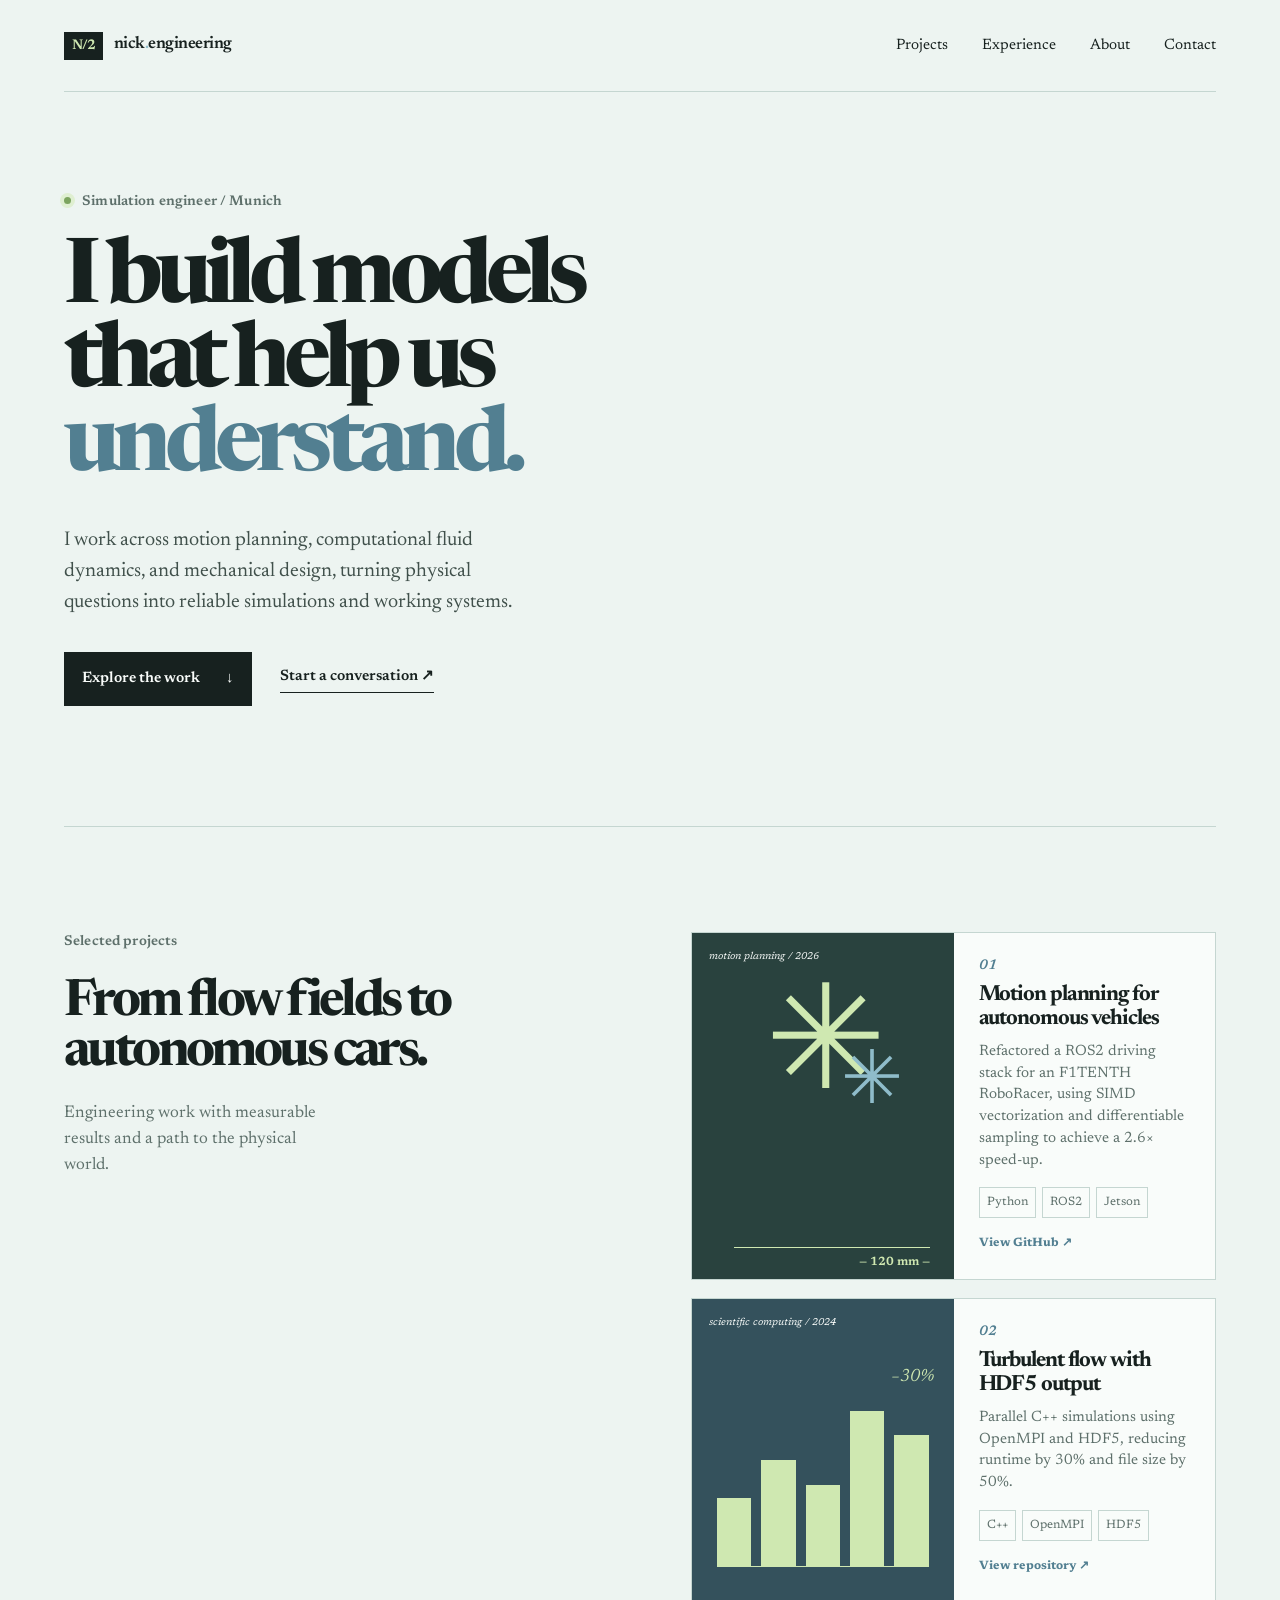
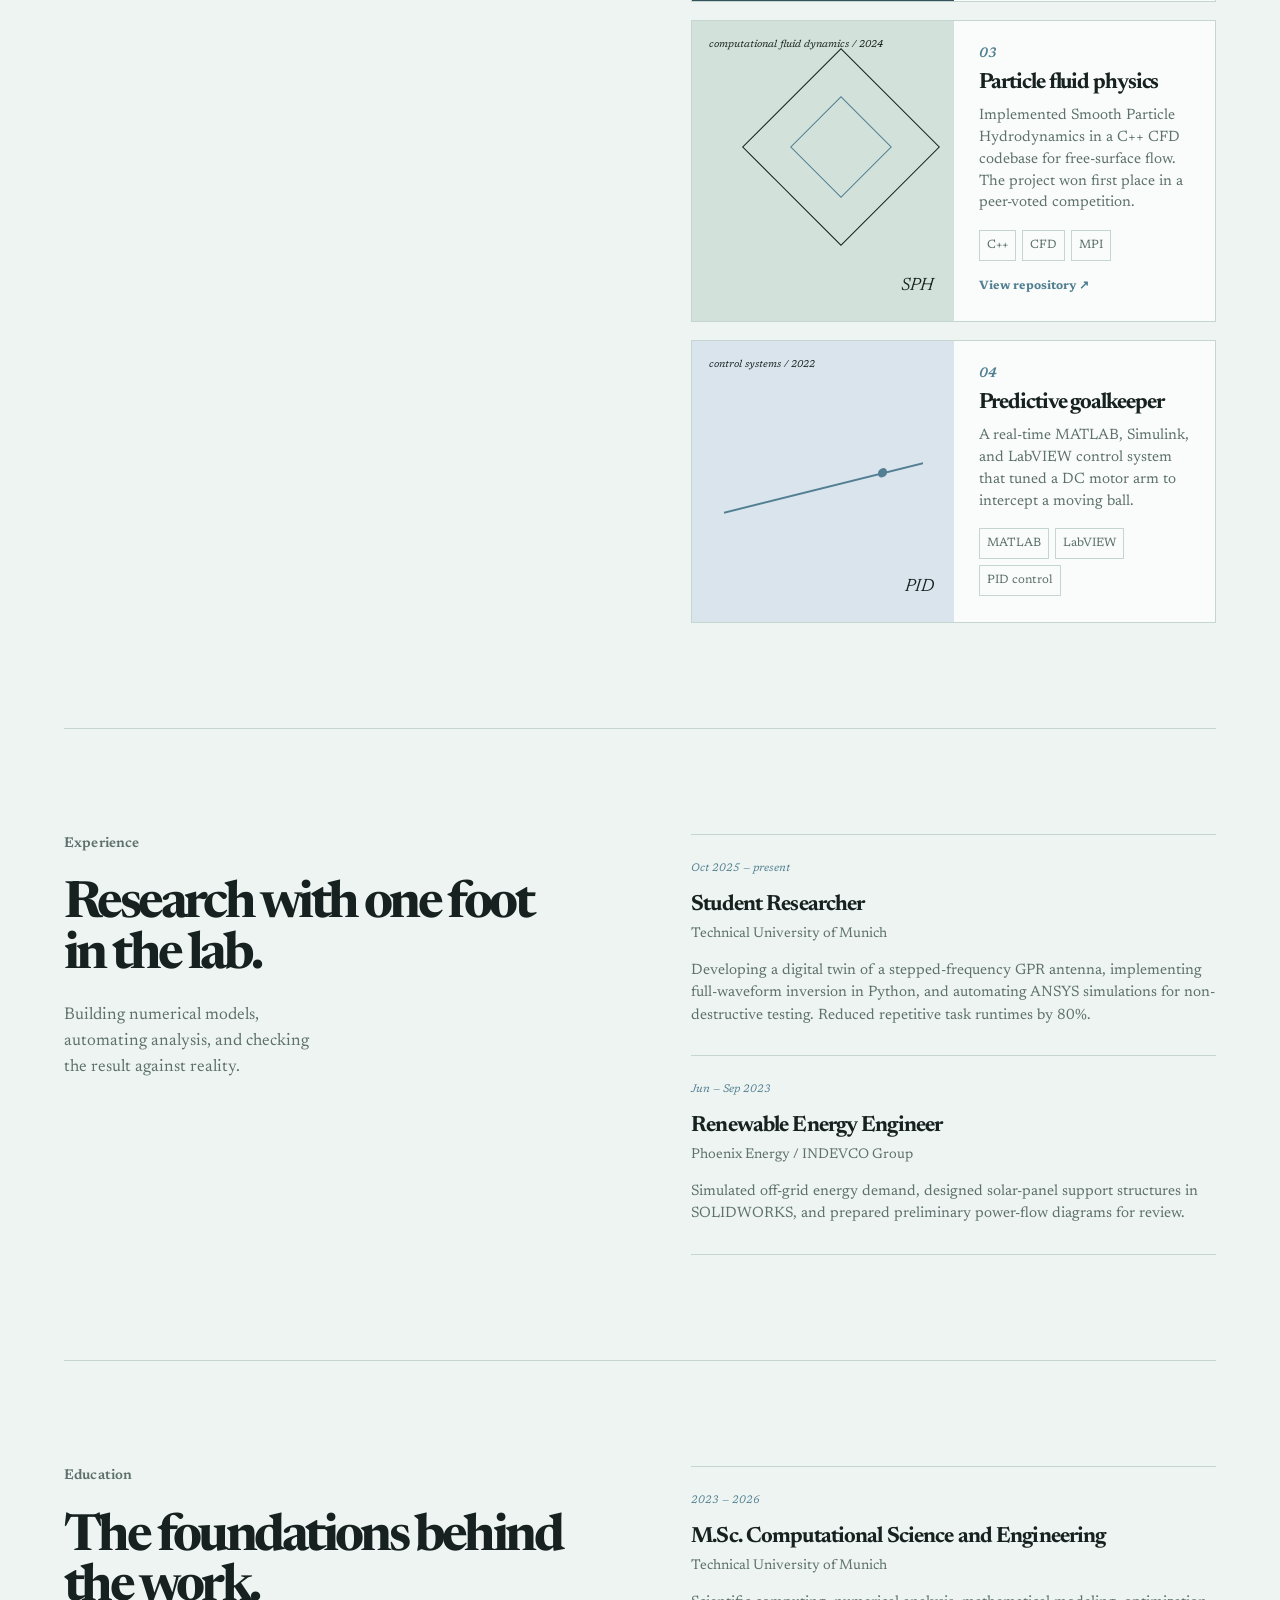
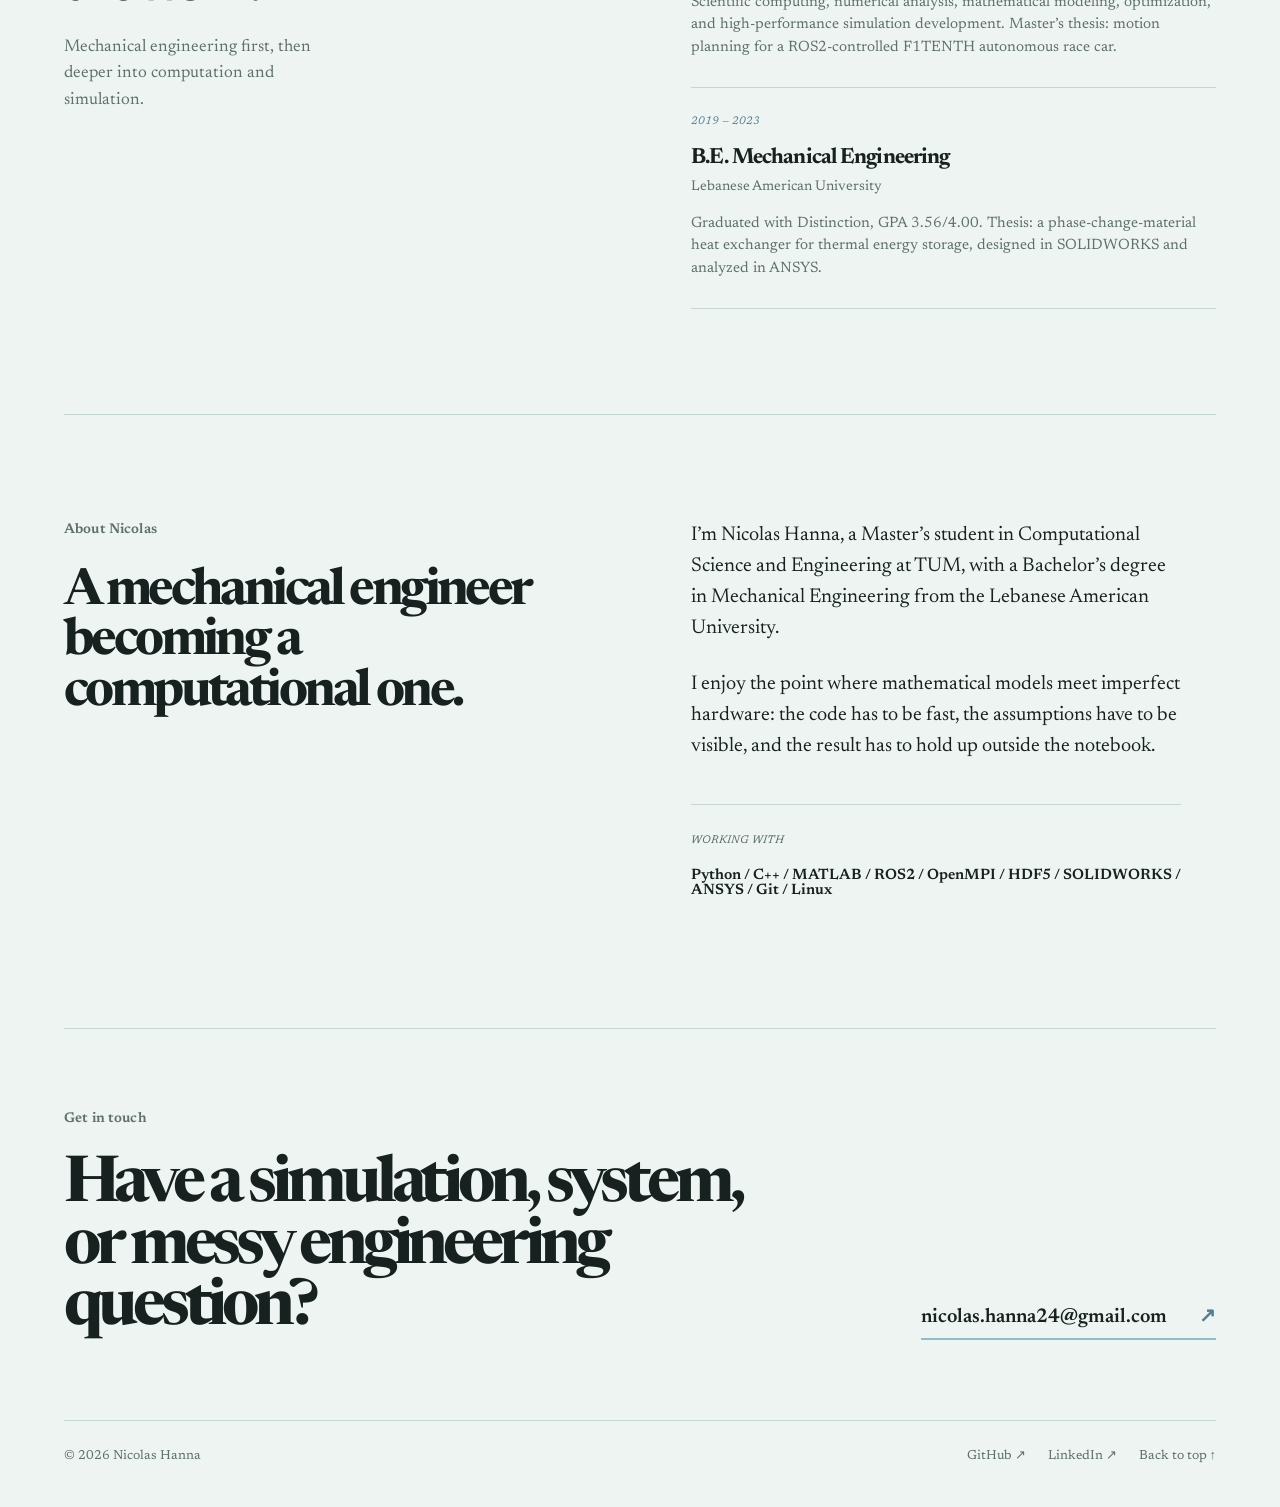
==== index.html @ 2c69987a "initial look of my website" ====
<!doctype html>
<html lang="en">
  <head>
    <meta charset="UTF-8" />
    <meta name="viewport" content="width=device-width, initial-scale=1.0" />
    <meta name="description" content="Nicolas Hanna is a simulation engineer working across motion planning, computational fluid dynamics, and mechanical design." />
    <title>Nicolas Hanna | Simulation Engineer</title>
    <link rel="preconnect" href="https://fonts.googleapis.com" />
    <link rel="preconnect" href="https://fonts.gstatic.com" crossorigin />
    <link href="https://fonts.googleapis.com/css2?family=Newsreader:opsz,wght@6..72,400;6..72,500;6..72,600;6..72,700&display=swap" rel="stylesheet" />
    <link rel="stylesheet" href="styles.css" />
    <script src="script.js" defer></script>
  </head>
  <body>
    <div class="site-shell">
      <header class="site-header">
        <a class="brand" href="#top" aria-label="Nicolas Hanna home">
          <span class="brand-mark" aria-hidden="true">N/2</span>
          <span>nick<span class="brand-dot">.</span>engineering</span>
        </a>
        <button class="menu-toggle" type="button" aria-expanded="false" aria-controls="site-nav">Menu</button>
        <nav id="site-nav" class="site-nav" aria-label="Main navigation">
          <a href="#work">Projects</a>
          <a href="#experience">Experience</a>
          <a href="#about">About</a>
          <a href="#contact">Contact</a>
        </nav>
      </header>

      <main id="top">
        <section class="hero section-grid" aria-labelledby="hero-title">
          <div class="hero-copy reveal">
            <p class="eyebrow"><span class="status-dot"></span> Simulation engineer / Munich</p>
            <h1 id="hero-title">I build models that help us <em>understand.</em></h1>
            <p class="hero-intro">I work across motion planning, computational fluid dynamics, and mechanical design, turning physical questions into reliable simulations and working systems.</p>
            <div class="hero-actions">
              <a class="button button-primary" href="#work">Explore the work <span aria-hidden="true">↓</span></a>
              <a class="text-link" href="#contact">Start a conversation <span aria-hidden="true">↗</span></a>
            </div>
          </div>

          <div class="hero-visual reveal" aria-label="Abstract engineering system diagram">
            <div class="visual-caption mono">A way of working</div>
            <div class="orbit orbit-one"></div>
            <div class="orbit orbit-two"></div>
            <div class="orbit orbit-three"></div>
            <div class="system-core"><span>MODEL</span><strong>↔</strong><span>REALITY</span></div>
            <span class="visual-label label-a mono">simulate</span>
            <span class="visual-label label-b mono">validate</span>
            <span class="visual-label label-c mono">improve</span>
            <div class="crosshair crosshair-a"></div>
            <div class="crosshair crosshair-b"></div>
          </div>
        </section>

        <section id="work" class="work section-grid section-block" aria-labelledby="work-title">
          <div class="section-heading reveal">
            <p class="eyebrow">Selected projects</p>
            <h2 id="work-title">From flow fields to autonomous cars.</h2>
            <p>Engineering work with measurable results and a path to the physical world.</p>
          </div>
          <div class="project-list">
            <article class="project-card project-featured reveal">
              <div class="project-art art-kinetic" aria-hidden="true"><span class="art-tag mono">motion planning / 2026</span><div class="gear gear-large">✳</div><div class="gear gear-small">✳</div><div class="measure-line"></div></div>
              <div class="project-content"><p class="project-number mono">01</p><h3>Motion planning for autonomous vehicles</h3><p>Refactored a ROS2 driving stack for an F1TENTH RoboRacer, using SIMD vectorization and differentiable sampling to achieve a 2.6× speed-up.</p><div class="tags"><span>Python</span><span>ROS2</span><span>Jetson</span></div><a class="project-link" href="https://github.com/niccwith2cc" rel="noreferrer">View GitHub ↗</a></div>
            </article>
            <article class="project-card reveal">
              <div class="project-art art-data" aria-hidden="true"><span class="art-tag mono">scientific computing / 2024</span><div class="chart"><i></i><i></i><i></i><i></i><i></i></div><span class="chart-value mono">−30%</span></div>
              <div class="project-content"><p class="project-number mono">02</p><h3>Turbulent flow with HDF5 output</h3><p>Parallel C++ simulations using OpenMPI and HDF5, reducing runtime by 30% and file size by 50%.</p><div class="tags"><span>C++</span><span>OpenMPI</span><span>HDF5</span></div><a class="project-link" href="https://github.com/niccwith2cc/Turbulent-Flow-Sim" rel="noreferrer">View repository ↗</a></div>
            </article>
            <article class="project-card reveal">
              <div class="project-art art-fabrication" aria-hidden="true"><span class="art-tag mono">computational fluid dynamics / 2024</span><div class="blueprint-shape"></div><span class="blueprint-label mono">SPH</span></div>
              <div class="project-content"><p class="project-number mono">03</p><h3>Particle fluid physics</h3><p>Implemented Smooth Particle Hydrodynamics in a C++ CFD codebase for free-surface flow. The project won first place in a peer-voted competition.</p><div class="tags"><span>C++</span><span>CFD</span><span>MPI</span></div><a class="project-link" href="https://github.com/niccwith2cc/Fluidchen-SPH" rel="noreferrer">View repository ↗</a></div>
            </article>
            <article class="project-card reveal">
              <div class="project-art art-control" aria-hidden="true"><span class="art-tag mono">control systems / 2022</span><div class="signal-line"></div><span class="blueprint-label mono">PID</span></div>
              <div class="project-content"><p class="project-number mono">04</p><h3>Predictive goalkeeper</h3><p>A real-time MATLAB, Simulink, and LabVIEW control system that tuned a DC motor arm to intercept a moving ball.</p><div class="tags"><span>MATLAB</span><span>LabVIEW</span><span>PID control</span></div></div>
            </article>
          </div>
        </section>

        <section id="experience" class="experience section-grid section-block" aria-labelledby="experience-title">
          <div class="section-heading reveal"><p class="eyebrow">Experience</p><h2 id="experience-title">Research with one foot in the lab.</h2><p>Building numerical models, automating analysis, and checking the result against reality.</p></div>
          <div class="timeline reveal">
            <article class="timeline-item"><p class="timeline-date mono">Oct 2025 — present</p><h3>Student Researcher</h3><p class="timeline-place">Technical University of Munich</p><p>Developing a digital twin of a stepped-frequency GPR antenna, implementing full-waveform inversion in Python, and automating ANSYS simulations for non-destructive testing. Reduced repetitive task runtimes by 80%.</p></article>
            <article class="timeline-item"><p class="timeline-date mono">Jun — Sep 2023</p><h3>Renewable Energy Engineer</h3><p class="timeline-place">Phoenix Energy / INDEVCO Group</p><p>Simulated off-grid energy demand, designed solar-panel support structures in SOLIDWORKS, and prepared preliminary power-flow diagrams for review.</p></article>
          </div>
        </section>

        <section class="education section-grid section-block" aria-labelledby="education-title">
          <div class="section-heading reveal"><p class="eyebrow">Education</p><h2 id="education-title">The foundations behind the work.</h2><p>Mechanical engineering first, then deeper into computation and simulation.</p></div>
          <div class="timeline reveal">
            <article class="timeline-item"><p class="timeline-date mono">2023 — 2026</p><h3>M.Sc. Computational Science and Engineering</h3><p class="timeline-place">Technical University of Munich</p><p>Scientific computing, numerical analysis, mathematical modeling, optimization, and high-performance simulation development. Master’s thesis: motion planning for a ROS2-controlled F1TENTH autonomous race car.</p></article>
            <article class="timeline-item"><p class="timeline-date mono">2019 — 2023</p><h3>B.E. Mechanical Engineering</h3><p class="timeline-place">Lebanese American University</p><p>Graduated with Distinction, GPA 3.56/4.00. Thesis: a phase-change-material heat exchanger for thermal energy storage, designed in SOLIDWORKS and analyzed in ANSYS.</p></article>
          </div>
        </section>

        <section id="about" class="about section-grid section-block" aria-labelledby="about-title">
          <div class="about-statement reveal"><p class="eyebrow">About Nicolas</p><h2 id="about-title">A mechanical engineer becoming a computational one.</h2></div>
          <div class="about-copy reveal"><p>I’m Nicolas Hanna, a Master’s student in Computational Science and Engineering at TUM, with a Bachelor’s degree in Mechanical Engineering from the Lebanese American University.</p><p>I enjoy the point where mathematical models meet imperfect hardware: the code has to be fast, the assumptions have to be visible, and the result has to hold up outside the notebook.</p><div class="toolkit"><span class="mono">WORKING WITH</span><p>Python / C++ / MATLAB / ROS2 / OpenMPI / HDF5 / SOLIDWORKS / ANSYS / Git / Linux</p></div></div>
        </section>

        <section id="contact" class="contact section-block reveal" aria-labelledby="contact-title">
          <div><p class="eyebrow">Get in touch</p><h2 id="contact-title">Have a simulation, system, or messy engineering question?</h2></div>
          <a class="contact-link" href="mailto:nicolas.hanna24@gmail.com">nicolas.hanna24@gmail.com <span aria-hidden="true">↗</span></a>
        </section>
      </main>

      <footer class="site-footer"><span>© 2026 Nicolas Hanna</span><span class="footer-links"><a href="https://github.com/niccwith2cc" rel="noreferrer">GitHub ↗</a><a href="https://www.linkedin.com/in/nicolas-hanna/" rel="noreferrer">LinkedIn ↗</a><a href="#top">Back to top ↑</a></span></footer>
    </div>
  </body>
</html>
---- styles.css ----
:root {
  --ink: #17211f;
  --muted: #5e706b;
  --paper: #edf4f1;
  --cream: #f9fcfa;
  --green: #cfe8b1;
  --blue: #8fbcca;
  --line: #c5d6d1;
  --sans: 'Newsreader', serif;
}

* { box-sizing: border-box; }
html { scroll-behavior: smooth; }
body { margin: 0; background: var(--paper); color: var(--ink); font-family: var(--sans); font-size: 17px; line-height: 1.55; }
a { color: inherit; text-decoration: none; }
.site-shell { max-width: 1440px; margin: 0 auto; padding: 0 5vw; background: var(--paper); }
.site-header { height: 92px; display: flex; align-items: center; justify-content: space-between; border-bottom: 1px solid var(--line); }
.brand { display: flex; align-items: center; gap: 11px; font-weight: 600; letter-spacing: -.03em; }
.brand-mark { background: var(--ink); color: var(--green); font: 600 14px var(--sans); padding: 7px 8px; letter-spacing: -.08em; }
.brand-dot { color: var(--blue); }
.site-nav { display: flex; gap: 34px; font-size: 15px; }
.site-nav a, .text-link, .site-footer a { transition: color .2s ease; }
.site-nav a:hover, .text-link:hover, .site-footer a:hover { color: #557f8c; }
.menu-toggle { display: none; }
.section-grid { display: grid; grid-template-columns: 1fr 1fr; gap: clamp(40px, 8vw, 130px); }
.hero { min-height: 680px; align-items: center; padding: 100px 0 120px; }
.eyebrow { font-size: 14px; font-weight: 600; letter-spacing: .01em; color: var(--muted); margin: 0 0 25px; }
.status-dot { display: inline-block; width: 7px; height: 7px; background: #7ca45f; border-radius: 50%; margin: 0 8px 1px 0; box-shadow: 0 0 0 4px #dfefd1; }
.hero h1 { font-size: clamp(3.7rem, 7vw, 7rem); font-weight: 700; line-height: .94; letter-spacing: -.075em; margin: 0; max-width: 700px; }
.hero h1 em { color: #527f91; font-style: normal; }
.hero-intro { font-size: 20px; max-width: 460px; margin: 34px 0; color: #40504b; }
.hero-actions { display: flex; align-items: center; gap: 28px; }
.button { display: inline-flex; gap: 26px; align-items: center; padding: 15px 18px; font-size: 15px; font-weight: 600; }
.button-primary { background: var(--ink); color: var(--cream); transition: transform .2s ease, background .2s ease; }
.button-primary:hover { background: #527f91; transform: translateY(-3px); }
.text-link { font-size: 15px; font-weight: 600; border-bottom: 1px solid var(--ink); padding-bottom: 3px; }
.hero-visual { position: relative; aspect-ratio: 1 / 1; max-width: 560px; margin-left: auto; background: #213432; overflow: hidden; }
.visual-caption { position: absolute; top: 24px; left: 24px; color: var(--green); font-size: 11px; }
.system-core { position: absolute; top: 50%; left: 50%; display: flex; align-items: center; gap: 14px; transform: translate(-50%, -50%); color: var(--cream); font: 600 15px var(--sans); letter-spacing: .08em; z-index: 2; }
.system-core strong { display: grid; place-items: center; width: 52px; height: 52px; border: 1px solid var(--green); border-radius: 50%; color: var(--green); font-size: 24px; font-weight: 400; }
.orbit { position: absolute; border: 1px solid rgba(207, 232, 177, .5); border-radius: 50%; top: 50%; left: 50%; transform: translate(-50%, -50%); }
.orbit-one { width: 46%; height: 46%; border-color: var(--blue); border-style: dashed; }
.orbit-two { width: 69%; height: 69%; }
.orbit-three { width: 94%; height: 94%; border-color: rgba(249, 252, 250, .24); }
.visual-label { position: absolute; color: var(--cream); font-size: 11px; }
.label-a { top: 28%; right: 12%; color: var(--green); }
.label-b { bottom: 20%; left: 14%; color: var(--blue); }
.label-c { bottom: 8%; right: 8%; }
.crosshair { position: absolute; width: 18px; height: 18px; border-left: 1px solid var(--green); border-top: 1px solid var(--green); }
.crosshair-a { top: 18%; right: 20%; }
.crosshair-b { bottom: 25%; left: 28%; transform: rotate(180deg); }
.section-block { border-top: 1px solid var(--line); padding: 105px 0; }
.section-heading h2, .about h2 { font-size: clamp(2.5rem, 4vw, 4.5rem); font-weight: 700; line-height: .98; letter-spacing: -.07em; margin: 0 0 22px; max-width: 500px; }
.section-heading > p:last-child { color: var(--muted); max-width: 270px; }
.project-list { display: grid; gap: 18px; }
.project-card { display: grid; grid-template-columns: 1fr 1fr; min-height: 230px; background: var(--cream); border: 1px solid var(--line); transition: transform .25s ease, box-shadow .25s ease; }
.project-card:hover { transform: translateY(-5px); box-shadow: 8px 8px 0 var(--green); }
.project-art { position: relative; overflow: hidden; min-height: 230px; background: var(--ink); }
.art-tag { position: absolute; top: 17px; left: 17px; color: var(--cream); font-size: 10px; z-index: 2; }
.project-content { padding: 26px 25px; display: flex; flex-direction: column; }
.project-number { font: 600 14px var(--sans); color: #527f91; margin: 0 0 10px; }
.project-content h3 { font-size: 22px; font-weight: 700; letter-spacing: -.05em; line-height: 1.1; margin: 0 0 10px; }
.project-content p:not(.project-number) { font-size: 15px; color: var(--muted); line-height: 1.45; margin: 0; }
.tags { display: flex; gap: 6px; flex-wrap: wrap; margin-top: auto; padding-top: 16px; }
.tags span { font-size: 12px; border: 1px solid var(--line); padding: 5px 7px; color: var(--muted); }
.art-kinetic { background: #29423e; }
.gear { position: absolute; color: var(--green); line-height: 1; font-size: 145px; }
.gear-large { top: 48px; left: 28%; animation: spin 18s linear infinite; }
.gear-small { font-size: 74px; top: 116px; left: 57%; color: var(--blue); animation: spin-reverse 11s linear infinite; }
.measure-line { position: absolute; left: 16%; right: 9%; bottom: 31px; border-top: 1px solid var(--green); }
.measure-line::after { content: '— 120 mm —'; position: absolute; right: 0; top: 8px; color: var(--green); font: 600 12px var(--sans); }
.art-data { background: #34515c; }
.chart { position: absolute; inset: 74px 25px 34px; display: flex; align-items: flex-end; gap: 10px; border-bottom: 1px solid var(--green); }
.chart i { display: block; background: var(--green); width: 18%; height: 35%; animation: grow 1s ease-out both; }
.chart i:nth-child(2) { height: 55%; animation-delay: .1s; }
.chart i:nth-child(3) { height: 42%; animation-delay: .2s; }
.chart i:nth-child(4) { height: 80%; animation-delay: .3s; }
.chart i:nth-child(5) { height: 68%; animation-delay: .4s; }
.chart-value { position: absolute; right: 20px; top: 65px; color: var(--green); font-size: 18px; }
.art-fabrication { background: #d2e1d9; }
.art-fabrication .art-tag { color: var(--ink); }
.art-control { background: #d9e4ed; }
.art-control .art-tag { color: var(--ink); }
.signal-line { position: absolute; left: 12%; right: 12%; top: 52%; height: 52px; border-top: 2px solid #527f91; transform: skewY(-14deg); }
.signal-line::after { content: ''; position: absolute; width: 9px; height: 9px; right: 18%; top: -6px; background: #527f91; border-radius: 50%; }
.blueprint-shape { position: absolute; width: 140px; height: 140px; border: 1px solid var(--ink); top: 56px; left: 30%; transform: rotate(45deg); }
.blueprint-shape::after { content: ''; position: absolute; width: 70px; height: 70px; border: 1px solid #527f91; top: 33px; left: 33px; }
.blueprint-label { position: absolute; bottom: 20px; right: 20px; color: var(--ink); font-size: 18px; }
.project-link { display: inline-block; margin-top: 16px; color: #527f91; font-size: 12px; font-weight: 700; }
.experience { align-items: start; }
.timeline { border-top: 1px solid var(--line); }
.timeline-item { padding: 25px 0 28px; border-bottom: 1px solid var(--line); }
.timeline-date { margin: 0 0 11px; color: #527f91; font-size: 11px; }
.timeline-item h3 { margin: 0; font-size: 22px; letter-spacing: -.04em; }
.timeline-place { margin: 2px 0 14px; color: var(--muted); font-size: 14px; }
.timeline-item > p:last-child { margin: 0; color: var(--muted); font-size: 15px; line-height: 1.5; }
.about { align-items: start; }
.about-copy { max-width: 490px; font-size: 20px; }
.about-copy p { margin: 0 0 25px; }
.toolkit { border-top: 1px solid var(--line); margin-top: 42px; padding-top: 18px; }
.toolkit .mono { font-size: 11px; color: var(--muted); }
.toolkit p { font: 600 15px var(--sans); margin-top: 14px; color: var(--ink); }
.contact { display: flex; justify-content: space-between; align-items: end; border-top: 1px solid var(--line); border-bottom: 1px solid var(--line); padding: 80px 0; }
.contact h2 { font-size: clamp(2.8rem, 5vw, 5.5rem); font-weight: 700; line-height: .96; letter-spacing: -.08em; max-width: 700px; margin: 0; }
.contact-link { font-size: 20px; font-weight: 600; border-bottom: 2px solid var(--blue); padding-bottom: 5px; }
.contact-link span { color: #527f91; margin-left: 28px; }
.site-footer { display: flex; justify-content: space-between; padding: 25px 0 40px; font-size: 13px; color: var(--muted); }
.footer-links { display: flex; gap: 22px; }
.mono { font-family: var(--sans); font-style: italic; }
.reveal { opacity: 0; transform: translateY(18px); transition: opacity .7s ease, transform .7s ease; }
.reveal.is-visible { opacity: 1; transform: none; }
@keyframes spin { to { transform: rotate(360deg); } }
@keyframes spin-reverse { to { transform: rotate(-360deg); } }
@keyframes grow { from { height: 0; } }

@media (max-width: 760px) {
  .site-shell { padding: 0 22px; }
  .site-header { height: 74px; }
  .site-nav { display: none; position: absolute; top: 74px; left: 0; right: 0; padding: 20px 22px; background: var(--cream); border-bottom: 1px solid var(--line); z-index: 5; flex-direction: column; gap: 18px; }
  .site-nav.is-open { display: flex; }
  .menu-toggle { display: block; border: 0; background: none; font: 600 14px var(--sans); color: var(--muted); }
  .hero { display: flex; flex-direction: column; align-items: stretch; padding: 75px 0 80px; gap: 60px; }
  .hero h1 { font-size: clamp(3.2rem, 16vw, 5rem); }
  .hero-intro { font-size: 18px; }
  .hero-visual { width: 100%; }
  .section-grid { display: block; }
  .section-block { padding: 70px 0; }
  .section-heading { margin-bottom: 50px; }
  .section-heading h2, .about h2 { font-size: clamp(2.8rem, 12vw, 4rem); }
  .project-card { grid-template-columns: 1fr; }
  .project-art { min-height: 205px; }
  .project-content { min-height: 220px; }
  .about-copy { margin-top: 50px; font-size: 18px; }
  .timeline { margin-top: 50px; }
  .contact { display: block; }
  .contact-link { display: inline-block; margin-top: 40px; font-size: 18px; }
  .site-footer { gap: 15px; flex-wrap: wrap; }
  .footer-links { width: 100%; justify-content: space-between; gap: 10px; }
}
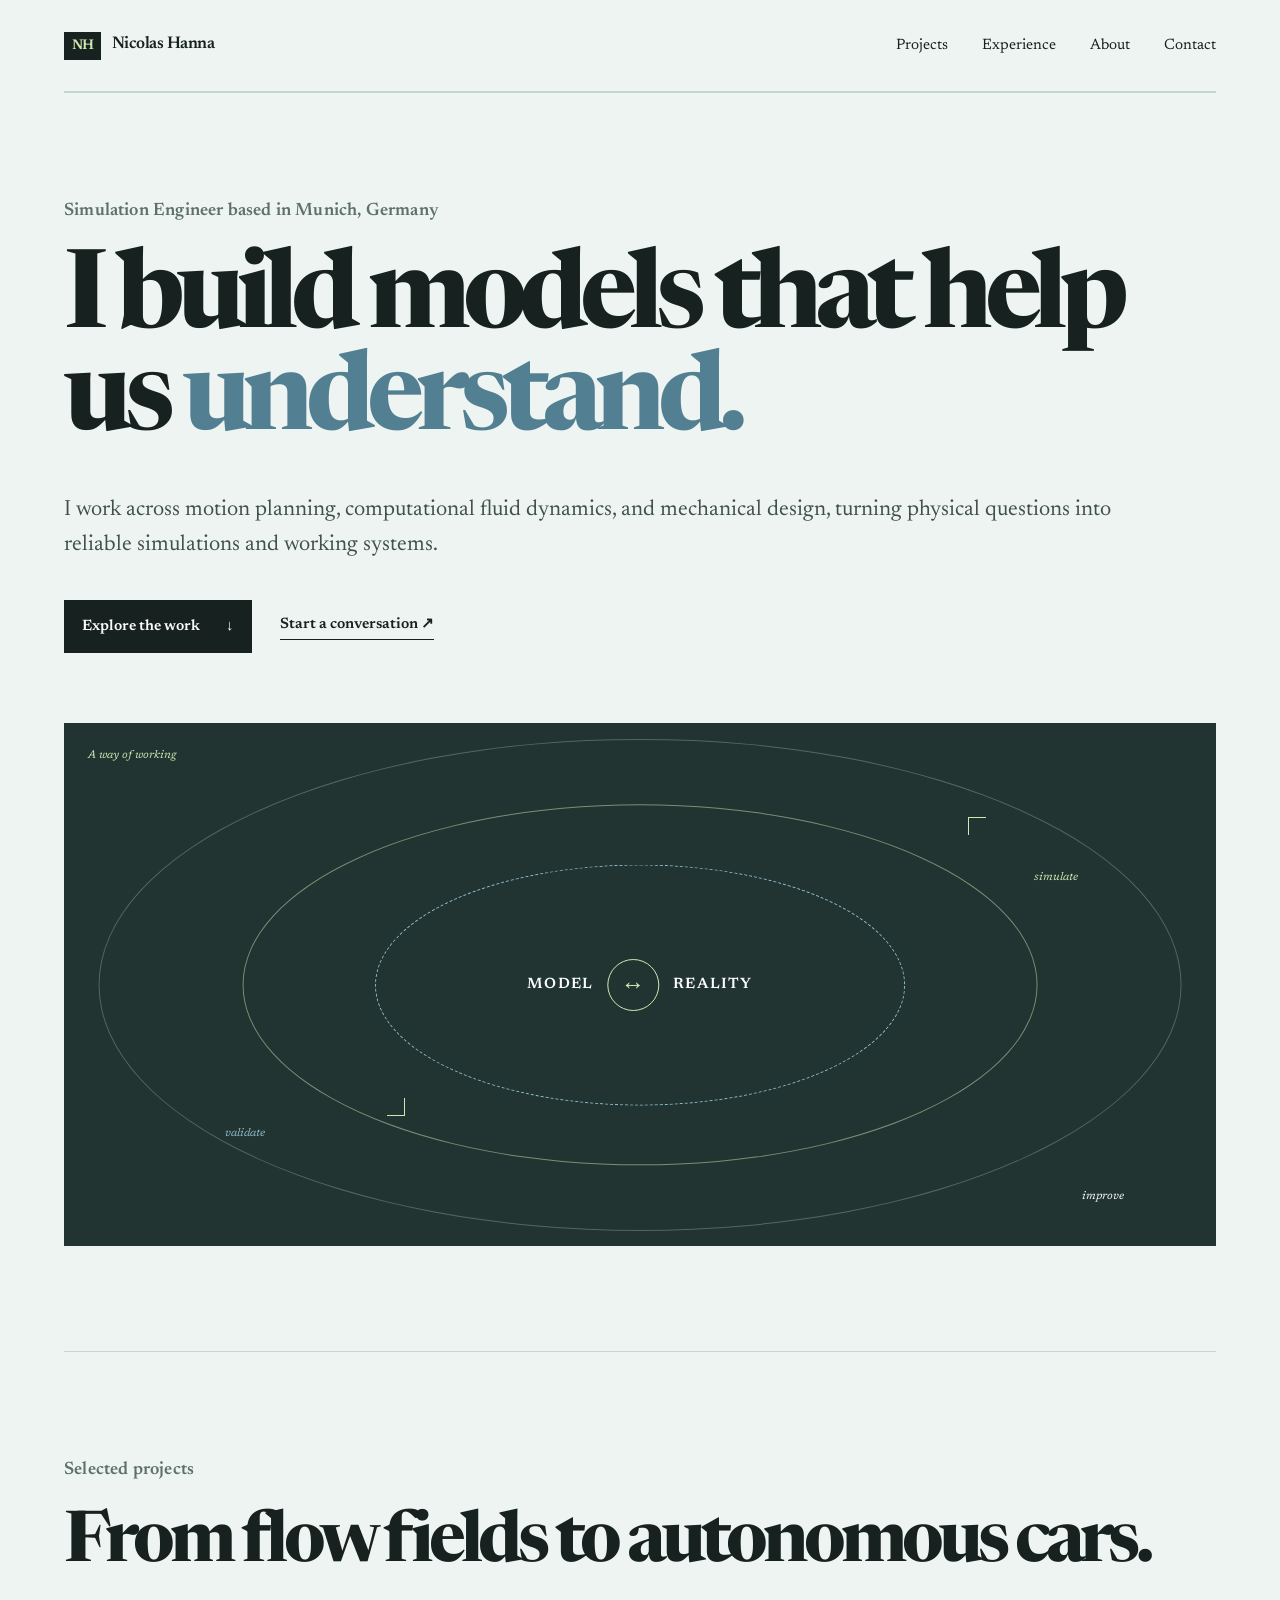
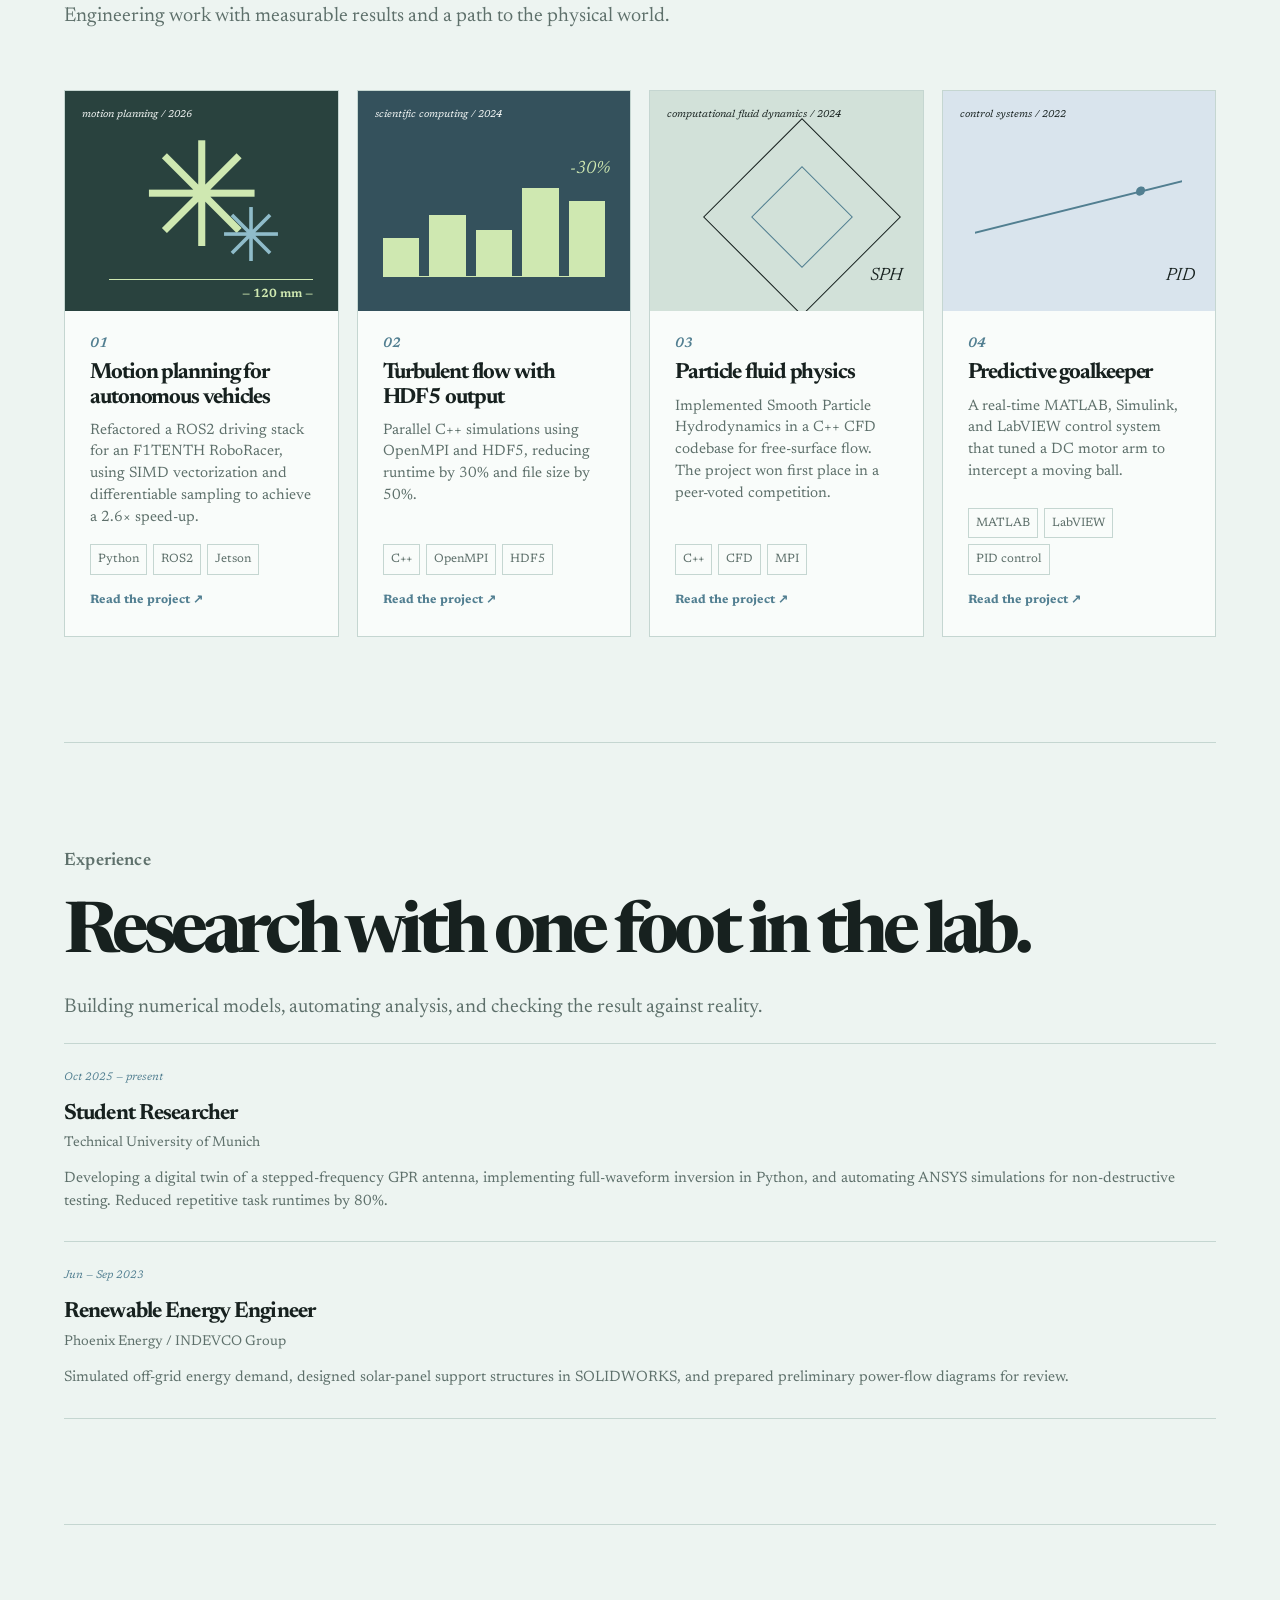
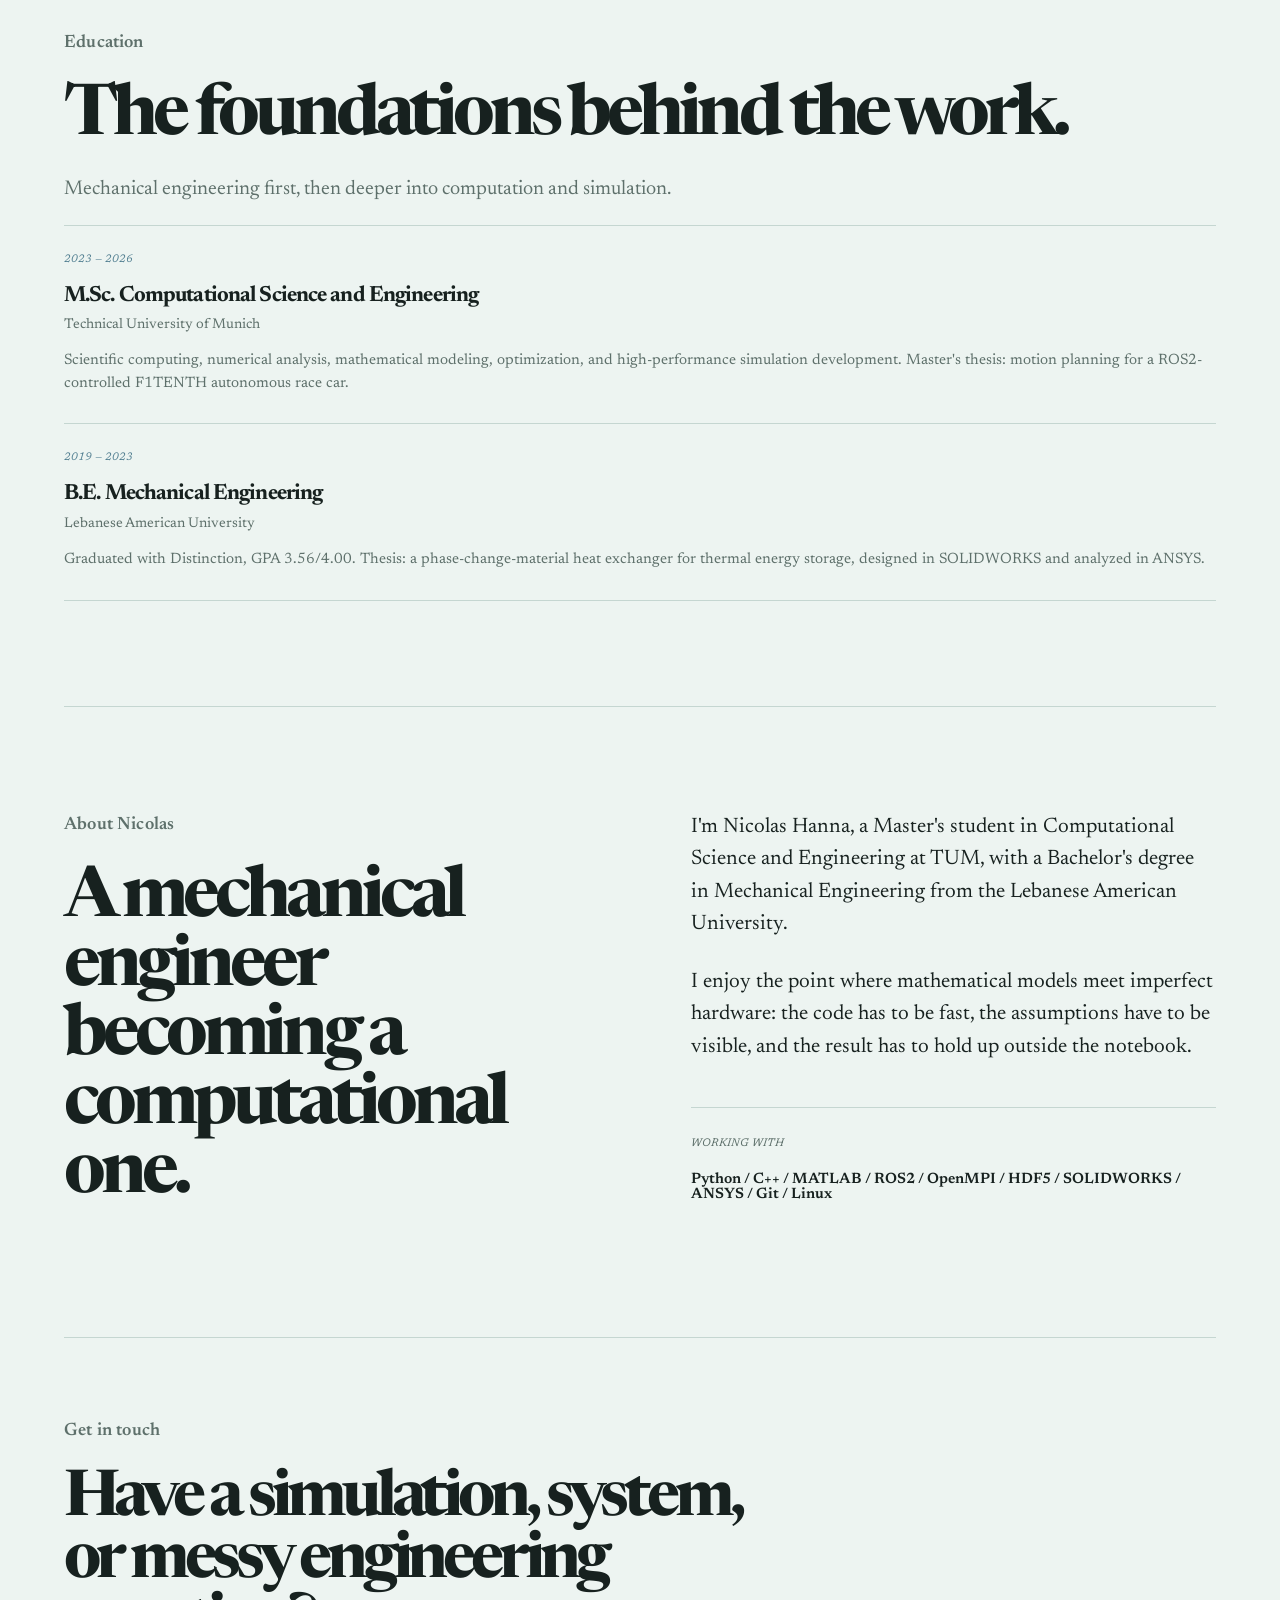
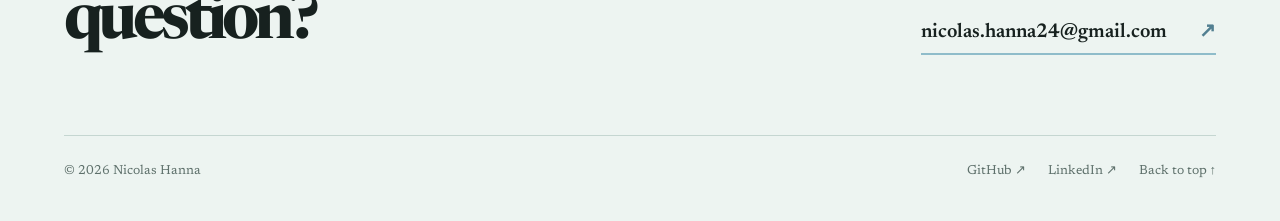
==== commit e2d75691: "modification to overall look of website" ====
--- a/index.html
+++ b/index.html
@@ -4,7 +4,7 @@
     <meta charset="UTF-8" />
     <meta name="viewport" content="width=device-width, initial-scale=1.0" />
     <meta name="description" content="Nicolas Hanna is a simulation engineer working across motion planning, computational fluid dynamics, and mechanical design." />
-    <title>Nicolas Hanna | Simulation Engineer</title>
+    <title>Nicolas Hanna Engineering Portfolio</title>
     <link rel="preconnect" href="https://fonts.googleapis.com" />
     <link rel="preconnect" href="https://fonts.gstatic.com" crossorigin />
     <link href="https://fonts.googleapis.com/css2?family=Newsreader:opsz,wght@6..72,400;6..72,500;6..72,600;6..72,700&display=swap" rel="stylesheet" />
@@ -15,8 +15,8 @@
     <div class="site-shell">
       <header class="site-header">
         <a class="brand" href="#top" aria-label="Nicolas Hanna home">
-          <span class="brand-mark" aria-hidden="true">N/2</span>
-          <span>nick<span class="brand-dot">.</span>engineering</span>
+          <span class="brand-mark" aria-hidden="true">NH</span>
+          <span>Nicolas Hanna</span>
         </a>
         <button class="menu-toggle" type="button" aria-expanded="false" aria-controls="site-nav">Menu</button>
         <nav id="site-nav" class="site-nav" aria-label="Main navigation">
@@ -28,9 +28,9 @@
       </header>
 
       <main id="top">
-        <section class="hero section-grid" aria-labelledby="hero-title">
+        <section class="hero section-block" aria-labelledby="hero-title">
           <div class="hero-copy reveal">
-            <p class="eyebrow"><span class="status-dot"></span> Simulation engineer / Munich</p>
+            <p class="eyebrow"> Simulation Engineer based in Munich, Germany</p>
             <h1 id="hero-title">I build models that help us <em>understand.</em></h1>
             <p class="hero-intro">I work across motion planning, computational fluid dynamics, and mechanical design, turning physical questions into reliable simulations and working systems.</p>
             <div class="hero-actions">
@@ -53,51 +53,55 @@
           </div>
         </section>
 
-        <section id="work" class="work section-grid section-block" aria-labelledby="work-title">
+        <section id="work" class="work section-block" aria-labelledby="work-title">
           <div class="section-heading reveal">
             <p class="eyebrow">Selected projects</p>
             <h2 id="work-title">From flow fields to autonomous cars.</h2>
             <p>Engineering work with measurable results and a path to the physical world.</p>
           </div>
           <div class="project-list">
-            <article class="project-card project-featured reveal">
+            <a class="project-card project-featured reveal" href="projects/motion-planning.html">
               <div class="project-art art-kinetic" aria-hidden="true"><span class="art-tag mono">motion planning / 2026</span><div class="gear gear-large">✳</div><div class="gear gear-small">✳</div><div class="measure-line"></div></div>
-              <div class="project-content"><p class="project-number mono">01</p><h3>Motion planning for autonomous vehicles</h3><p>Refactored a ROS2 driving stack for an F1TENTH RoboRacer, using SIMD vectorization and differentiable sampling to achieve a 2.6× speed-up.</p><div class="tags"><span>Python</span><span>ROS2</span><span>Jetson</span></div><a class="project-link" href="https://github.com/niccwith2cc" rel="noreferrer">View GitHub ↗</a></div>
-            </article>
-            <article class="project-card reveal">
-              <div class="project-art art-data" aria-hidden="true"><span class="art-tag mono">scientific computing / 2024</span><div class="chart"><i></i><i></i><i></i><i></i><i></i></div><span class="chart-value mono">−30%</span></div>
-              <div class="project-content"><p class="project-number mono">02</p><h3>Turbulent flow with HDF5 output</h3><p>Parallel C++ simulations using OpenMPI and HDF5, reducing runtime by 30% and file size by 50%.</p><div class="tags"><span>C++</span><span>OpenMPI</span><span>HDF5</span></div><a class="project-link" href="https://github.com/niccwith2cc/Turbulent-Flow-Sim" rel="noreferrer">View repository ↗</a></div>
-            </article>
-            <article class="project-card reveal">
+              <div class="project-content"><p class="project-number mono">01</p><h3>Motion planning for autonomous vehicles</h3><p>Refactored a ROS2 driving stack for an F1TENTH RoboRacer, using SIMD vectorization and differentiable sampling to achieve a 2.6× speed-up.</p><div class="tags"><span>Python</span><span>ROS2</span><span>Jetson</span></div><span class="project-link">Read the project ↗</span></div>
+            </a>
+            <a class="project-card reveal" href="projects/turbulent-flow.html">
+              <div class="project-art art-data" aria-hidden="true"><span class="art-tag mono">scientific computing / 2024</span><div class="chart"><i></i><i></i><i></i><i></i><i></i></div><span class="chart-value mono">-30%</span></div>
+              <div class="project-content"><p class="project-number mono">02</p><h3>Turbulent flow with HDF5 output</h3><p>Parallel C++ simulations using OpenMPI and HDF5, reducing runtime by 30% and file size by 50%.</p><div class="tags"><span>C++</span><span>OpenMPI</span><span>HDF5</span></div><span class="project-link">Read the project ↗</span></div>
+            </a>
+            <a class="project-card reveal" href="projects/particle-fluid.html">
               <div class="project-art art-fabrication" aria-hidden="true"><span class="art-tag mono">computational fluid dynamics / 2024</span><div class="blueprint-shape"></div><span class="blueprint-label mono">SPH</span></div>
-              <div class="project-content"><p class="project-number mono">03</p><h3>Particle fluid physics</h3><p>Implemented Smooth Particle Hydrodynamics in a C++ CFD codebase for free-surface flow. The project won first place in a peer-voted competition.</p><div class="tags"><span>C++</span><span>CFD</span><span>MPI</span></div><a class="project-link" href="https://github.com/niccwith2cc/Fluidchen-SPH" rel="noreferrer">View repository ↗</a></div>
-            </article>
-            <article class="project-card reveal">
+              <div class="project-content"><p class="project-number mono">03</p><h3>Particle fluid physics</h3><p>Implemented Smooth Particle Hydrodynamics in a C++ CFD codebase for free-surface flow. The project won first place in a peer-voted competition.</p><div class="tags"><span>C++</span><span>CFD</span><span>MPI</span></div><span class="project-link">Read the project ↗</span></div>
+            </a>
+            <a class="project-card reveal" href="projects/predictive-goalkeeper.html">
               <div class="project-art art-control" aria-hidden="true"><span class="art-tag mono">control systems / 2022</span><div class="signal-line"></div><span class="blueprint-label mono">PID</span></div>
-              <div class="project-content"><p class="project-number mono">04</p><h3>Predictive goalkeeper</h3><p>A real-time MATLAB, Simulink, and LabVIEW control system that tuned a DC motor arm to intercept a moving ball.</p><div class="tags"><span>MATLAB</span><span>LabVIEW</span><span>PID control</span></div></div>
-            </article>
+              <div class="project-content"><p class="project-number mono">04</p><h3>Predictive goalkeeper</h3><p>A real-time MATLAB, Simulink, and LabVIEW control system that tuned a DC motor arm to intercept a moving ball.</p><div class="tags"><span>MATLAB</span><span>LabVIEW</span><span>PID control</span></div><span class="project-link">Read the project ↗</span></div>
+            </a>
           </div>
         </section>
 
-        <section id="experience" class="experience section-grid section-block" aria-labelledby="experience-title">
-          <div class="section-heading reveal"><p class="eyebrow">Experience</p><h2 id="experience-title">Research with one foot in the lab.</h2><p>Building numerical models, automating analysis, and checking the result against reality.</p></div>
+        <section id="experience" class="experience section-block" aria-labelledby="experience-title">
+          <div class="section-heading reveal">
+            <p class="eyebrow">Experience</p>
+            <h2 id="experience-title">Research with one foot in the lab.</h2>
+            <p>Building numerical models, automating analysis, and checking the result against reality.</p>
+          </div>
           <div class="timeline reveal">
             <article class="timeline-item"><p class="timeline-date mono">Oct 2025 — present</p><h3>Student Researcher</h3><p class="timeline-place">Technical University of Munich</p><p>Developing a digital twin of a stepped-frequency GPR antenna, implementing full-waveform inversion in Python, and automating ANSYS simulations for non-destructive testing. Reduced repetitive task runtimes by 80%.</p></article>
             <article class="timeline-item"><p class="timeline-date mono">Jun — Sep 2023</p><h3>Renewable Energy Engineer</h3><p class="timeline-place">Phoenix Energy / INDEVCO Group</p><p>Simulated off-grid energy demand, designed solar-panel support structures in SOLIDWORKS, and prepared preliminary power-flow diagrams for review.</p></article>
           </div>
         </section>
 
-        <section class="education section-grid section-block" aria-labelledby="education-title">
+        <section class="education section-block" aria-labelledby="education-title">
           <div class="section-heading reveal"><p class="eyebrow">Education</p><h2 id="education-title">The foundations behind the work.</h2><p>Mechanical engineering first, then deeper into computation and simulation.</p></div>
           <div class="timeline reveal">
-            <article class="timeline-item"><p class="timeline-date mono">2023 — 2026</p><h3>M.Sc. Computational Science and Engineering</h3><p class="timeline-place">Technical University of Munich</p><p>Scientific computing, numerical analysis, mathematical modeling, optimization, and high-performance simulation development. Master’s thesis: motion planning for a ROS2-controlled F1TENTH autonomous race car.</p></article>
+            <article class="timeline-item"><p class="timeline-date mono">2023 — 2026</p><h3>M.Sc. Computational Science and Engineering</h3><p class="timeline-place">Technical University of Munich</p><p>Scientific computing, numerical analysis, mathematical modeling, optimization, and high-performance simulation development. Master's thesis: motion planning for a ROS2-controlled F1TENTH autonomous race car.</p></article>
             <article class="timeline-item"><p class="timeline-date mono">2019 — 2023</p><h3>B.E. Mechanical Engineering</h3><p class="timeline-place">Lebanese American University</p><p>Graduated with Distinction, GPA 3.56/4.00. Thesis: a phase-change-material heat exchanger for thermal energy storage, designed in SOLIDWORKS and analyzed in ANSYS.</p></article>
           </div>
         </section>
 
         <section id="about" class="about section-grid section-block" aria-labelledby="about-title">
           <div class="about-statement reveal"><p class="eyebrow">About Nicolas</p><h2 id="about-title">A mechanical engineer becoming a computational one.</h2></div>
-          <div class="about-copy reveal"><p>I’m Nicolas Hanna, a Master’s student in Computational Science and Engineering at TUM, with a Bachelor’s degree in Mechanical Engineering from the Lebanese American University.</p><p>I enjoy the point where mathematical models meet imperfect hardware: the code has to be fast, the assumptions have to be visible, and the result has to hold up outside the notebook.</p><div class="toolkit"><span class="mono">WORKING WITH</span><p>Python / C++ / MATLAB / ROS2 / OpenMPI / HDF5 / SOLIDWORKS / ANSYS / Git / Linux</p></div></div>
+          <div class="about-copy reveal"><p>I'm Nicolas Hanna, a Master's student in Computational Science and Engineering at TUM, with a Bachelor's degree in Mechanical Engineering from the Lebanese American University.</p><p>I enjoy the point where mathematical models meet imperfect hardware: the code has to be fast, the assumptions have to be visible, and the result has to hold up outside the notebook.</p><div class="toolkit"><span class="mono">WORKING WITH</span><p>Python / C++ / MATLAB / ROS2 / OpenMPI / HDF5 / SOLIDWORKS / ANSYS / Git / Linux</p></div></div>
         </section>
 
         <section id="contact" class="contact section-block reveal" aria-labelledby="contact-title">
--- a/styles.css
+++ b/styles.css
@@ -23,18 +23,18 @@
 .site-nav a:hover, .text-link:hover, .site-footer a:hover { color: #557f8c; }
 .menu-toggle { display: none; }
 .section-grid { display: grid; grid-template-columns: 1fr 1fr; gap: clamp(40px, 8vw, 130px); }
-.hero { min-height: 680px; align-items: center; padding: 100px 0 120px; }
-.eyebrow { font-size: 14px; font-weight: 600; letter-spacing: .01em; color: var(--muted); margin: 0 0 25px; }
+.hero { min-height: 680px; padding: 100px 0 120px; }
+.eyebrow { font-size: 18px; font-weight: 600; letter-spacing: .01em; color: var(--muted); margin: 0 0 25px; }
 .status-dot { display: inline-block; width: 7px; height: 7px; background: #7ca45f; border-radius: 50%; margin: 0 8px 1px 0; box-shadow: 0 0 0 4px #dfefd1; }
-.hero h1 { font-size: clamp(3.7rem, 7vw, 7rem); font-weight: 700; line-height: .94; letter-spacing: -.075em; margin: 0; max-width: 700px; }
+.hero h1 { font-size: clamp(3.7rem, 8.5vw, 9rem); font-weight: 700; line-height: .94; letter-spacing: -.075em; margin: 0; max-width: 1200px; }
 .hero h1 em { color: #527f91; font-style: normal; }
-.hero-intro { font-size: 20px; max-width: 460px; margin: 34px 0; color: #40504b; }
+.hero-intro { font-size: 22px; max-width: 94%; margin: 38px 0; color: #40504b; }
 .hero-actions { display: flex; align-items: center; gap: 28px; }
 .button { display: inline-flex; gap: 26px; align-items: center; padding: 15px 18px; font-size: 15px; font-weight: 600; }
 .button-primary { background: var(--ink); color: var(--cream); transition: transform .2s ease, background .2s ease; }
 .button-primary:hover { background: #527f91; transform: translateY(-3px); }
 .text-link { font-size: 15px; font-weight: 600; border-bottom: 1px solid var(--ink); padding-bottom: 3px; }
-.hero-visual { position: relative; aspect-ratio: 1 / 1; max-width: 560px; margin-left: auto; background: #213432; overflow: hidden; }
+.hero-visual { position: relative; aspect-ratio: 2.2 / 1; max-width: none; margin-top: 70px; background: #213432; overflow: hidden; }
 .visual-caption { position: absolute; top: 24px; left: 24px; color: var(--green); font-size: 11px; }
 .system-core { position: absolute; top: 50%; left: 50%; display: flex; align-items: center; gap: 14px; transform: translate(-50%, -50%); color: var(--cream); font: 600 15px var(--sans); letter-spacing: .08em; z-index: 2; }
 .system-core strong { display: grid; place-items: center; width: 52px; height: 52px; border: 1px solid var(--green); border-radius: 50%; color: var(--green); font-size: 24px; font-weight: 400; }
@@ -50,14 +50,15 @@
 .crosshair-a { top: 18%; right: 20%; }
 .crosshair-b { bottom: 25%; left: 28%; transform: rotate(180deg); }
 .section-block { border-top: 1px solid var(--line); padding: 105px 0; }
-.section-heading h2, .about h2 { font-size: clamp(2.5rem, 4vw, 4.5rem); font-weight: 700; line-height: .98; letter-spacing: -.07em; margin: 0 0 22px; max-width: 500px; }
-.section-heading > p:last-child { color: var(--muted); max-width: 270px; }
-.project-list { display: grid; gap: 18px; }
-.project-card { display: grid; grid-template-columns: 1fr 1fr; min-height: 230px; background: var(--cream); border: 1px solid var(--line); transition: transform .25s ease, box-shadow .25s ease; }
+.work .section-heading { width: 1200px; margin-bottom: 58px; }
+.section-heading h2, .about h2 { font-size: clamp(2.5rem, 5.5vw, 6rem); font-weight: 700; line-height: .98; letter-spacing: -.07em; margin: 0 0 22px; max-width: 100%; }
+.section-heading > p:last-child { color: var(--muted); max-width: 600px; font-size: 20px; max-width: 94%;}
+.project-list { display: grid; grid-template-columns: repeat(4, minmax(0, 1fr)); gap: 18px; }
+.project-card { display: flex; flex-direction: column; min-width: 0; min-height: 480px; background: var(--cream); border: 1px solid var(--line); transition: transform .25s ease, box-shadow .25s ease; }
 .project-card:hover { transform: translateY(-5px); box-shadow: 8px 8px 0 var(--green); }
-.project-art { position: relative; overflow: hidden; min-height: 230px; background: var(--ink); }
+.project-art { position: relative; overflow: hidden; min-height: 220px; background: var(--ink); }
 .art-tag { position: absolute; top: 17px; left: 17px; color: var(--cream); font-size: 10px; z-index: 2; }
-.project-content { padding: 26px 25px; display: flex; flex-direction: column; }
+.project-content { padding: 26px 25px; display: flex; flex: 1; flex-direction: column; }
 .project-number { font: 600 14px var(--sans); color: #527f91; margin: 0 0 10px; }
 .project-content h3 { font-size: 22px; font-weight: 700; letter-spacing: -.05em; line-height: 1.1; margin: 0 0 10px; }
 .project-content p:not(.project-number) { font-size: 15px; color: var(--muted); line-height: 1.45; margin: 0; }
@@ -95,7 +96,7 @@
 .timeline-place { margin: 2px 0 14px; color: var(--muted); font-size: 14px; }
 .timeline-item > p:last-child { margin: 0; color: var(--muted); font-size: 15px; line-height: 1.5; }
 .about { align-items: start; }
-.about-copy { max-width: 490px; font-size: 20px; }
+.about-copy { max-width: 700px; font-size: 21px; }
 .about-copy p { margin: 0 0 25px; }
 .toolkit { border-top: 1px solid var(--line); margin-top: 42px; padding-top: 18px; }
 .toolkit .mono { font-size: 11px; color: var(--muted); }
@@ -127,7 +128,7 @@
   .section-block { padding: 70px 0; }
   .section-heading { margin-bottom: 50px; }
   .section-heading h2, .about h2 { font-size: clamp(2.8rem, 12vw, 4rem); }
-  .project-card { grid-template-columns: 1fr; }
+  .project-list { grid-template-columns: 1fr; }
   .project-art { min-height: 205px; }
   .project-content { min-height: 220px; }
   .about-copy { margin-top: 50px; font-size: 18px; }
@@ -136,4 +137,8 @@
   .contact-link { display: inline-block; margin-top: 40px; font-size: 18px; }
   .site-footer { gap: 15px; flex-wrap: wrap; }
   .footer-links { width: 100%; justify-content: space-between; gap: 10px; }
+}
+
+@media (min-width: 761px) and (max-width: 1100px) {
+  .project-list { grid-template-columns: repeat(2, minmax(0, 1fr)); }
 }
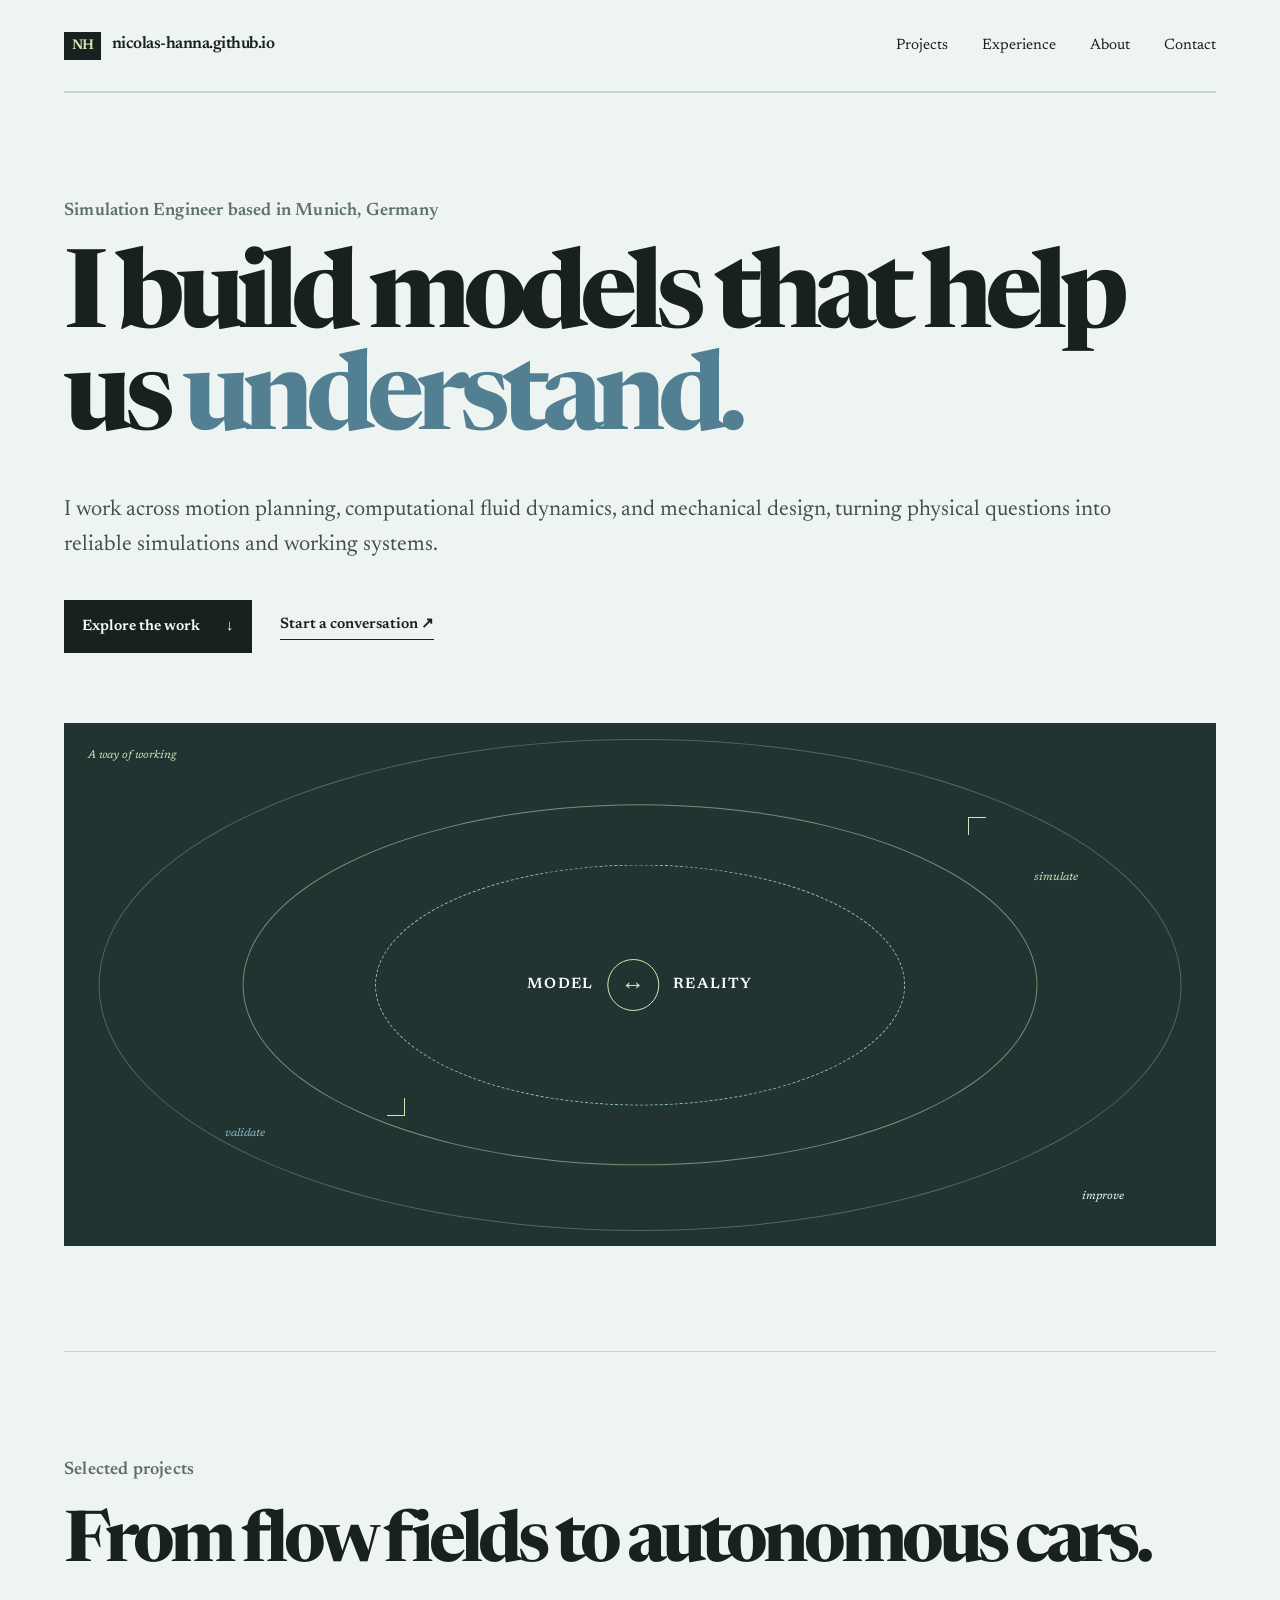
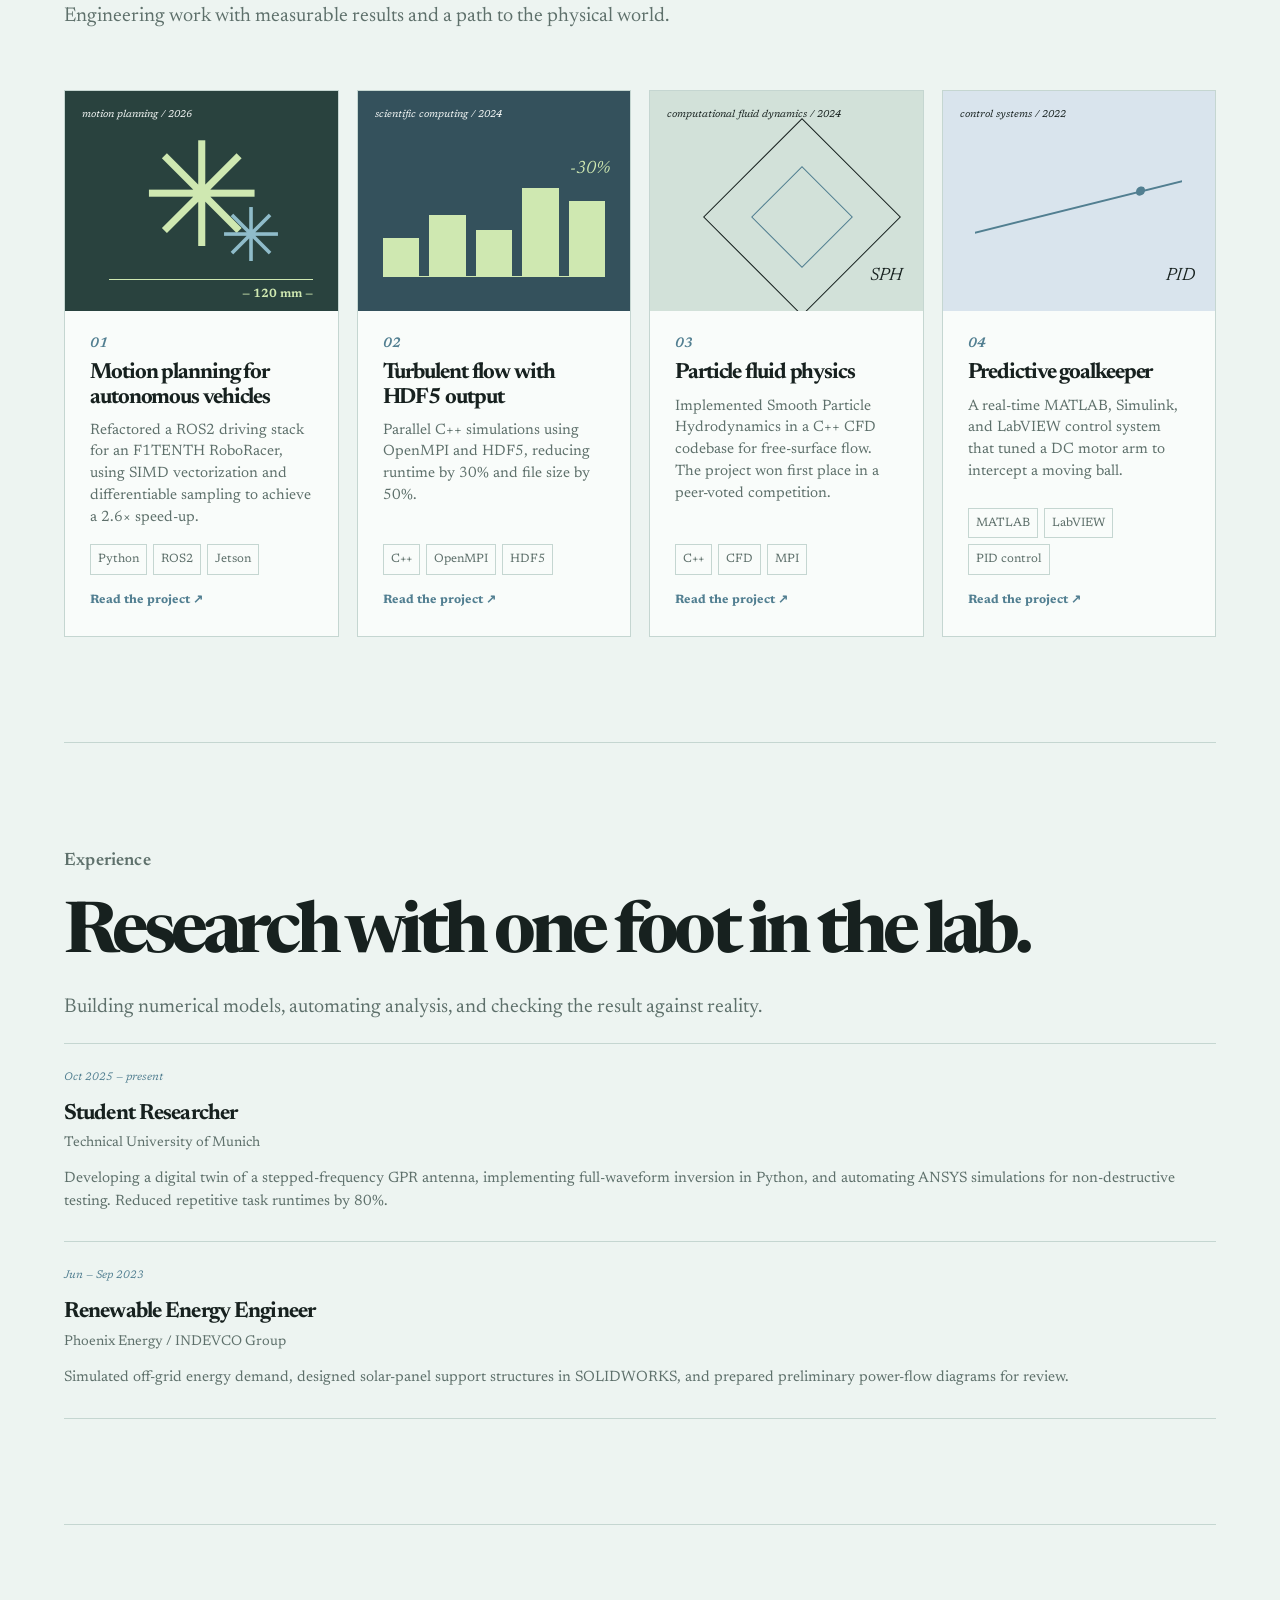
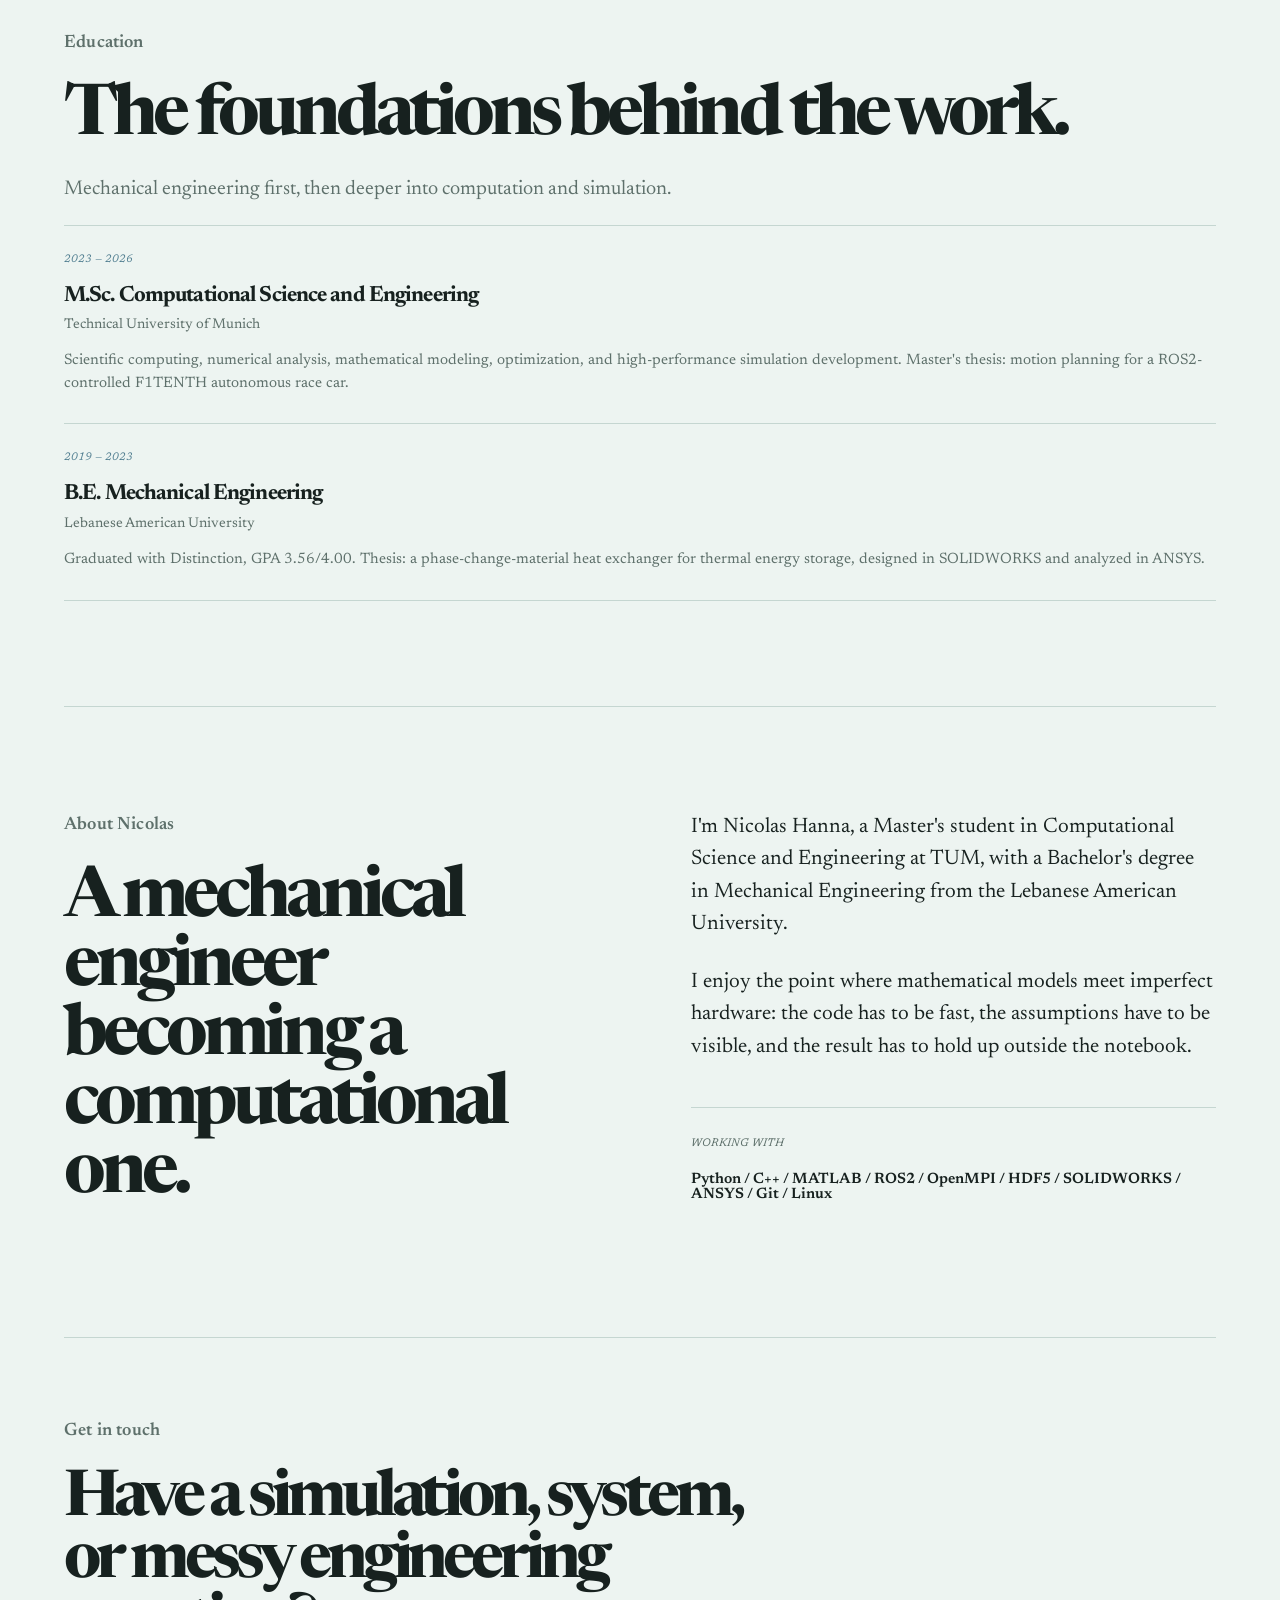
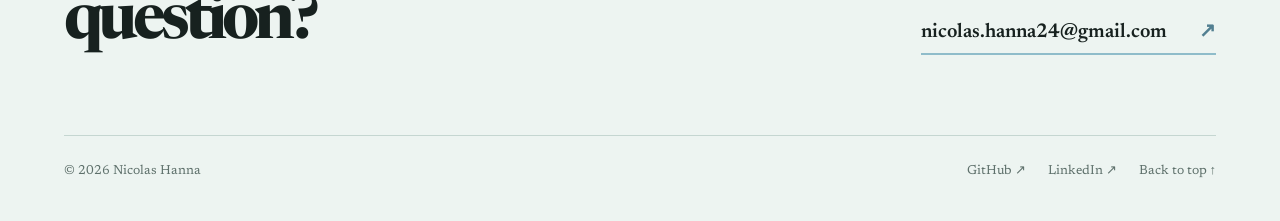
==== commit 7fb791b4: "Update portfolio site identity Brand the portfolio as nicolas-hanna.github.io and document the GitHu" ====
--- a/index.html
+++ b/index.html
@@ -4,7 +4,7 @@
     <meta charset="UTF-8" />
     <meta name="viewport" content="width=device-width, initial-scale=1.0" />
     <meta name="description" content="Nicolas Hanna is a simulation engineer working across motion planning, computational fluid dynamics, and mechanical design." />
-    <title>Nicolas Hanna Engineering Portfolio</title>
+    <title>nicolas-hanna.github.io | Nicolas Hanna</title>
     <link rel="preconnect" href="https://fonts.googleapis.com" />
     <link rel="preconnect" href="https://fonts.gstatic.com" crossorigin />
     <link href="https://fonts.googleapis.com/css2?family=Newsreader:opsz,wght@6..72,400;6..72,500;6..72,600;6..72,700&display=swap" rel="stylesheet" />
@@ -16,7 +16,7 @@
       <header class="site-header">
         <a class="brand" href="#top" aria-label="Nicolas Hanna home">
           <span class="brand-mark" aria-hidden="true">NH</span>
-          <span>Nicolas Hanna</span>
+          <span>nicolas-hanna.github.io</span>
         </a>
         <button class="menu-toggle" type="button" aria-expanded="false" aria-controls="site-nav">Menu</button>
         <nav id="site-nav" class="site-nav" aria-label="Main navigation">
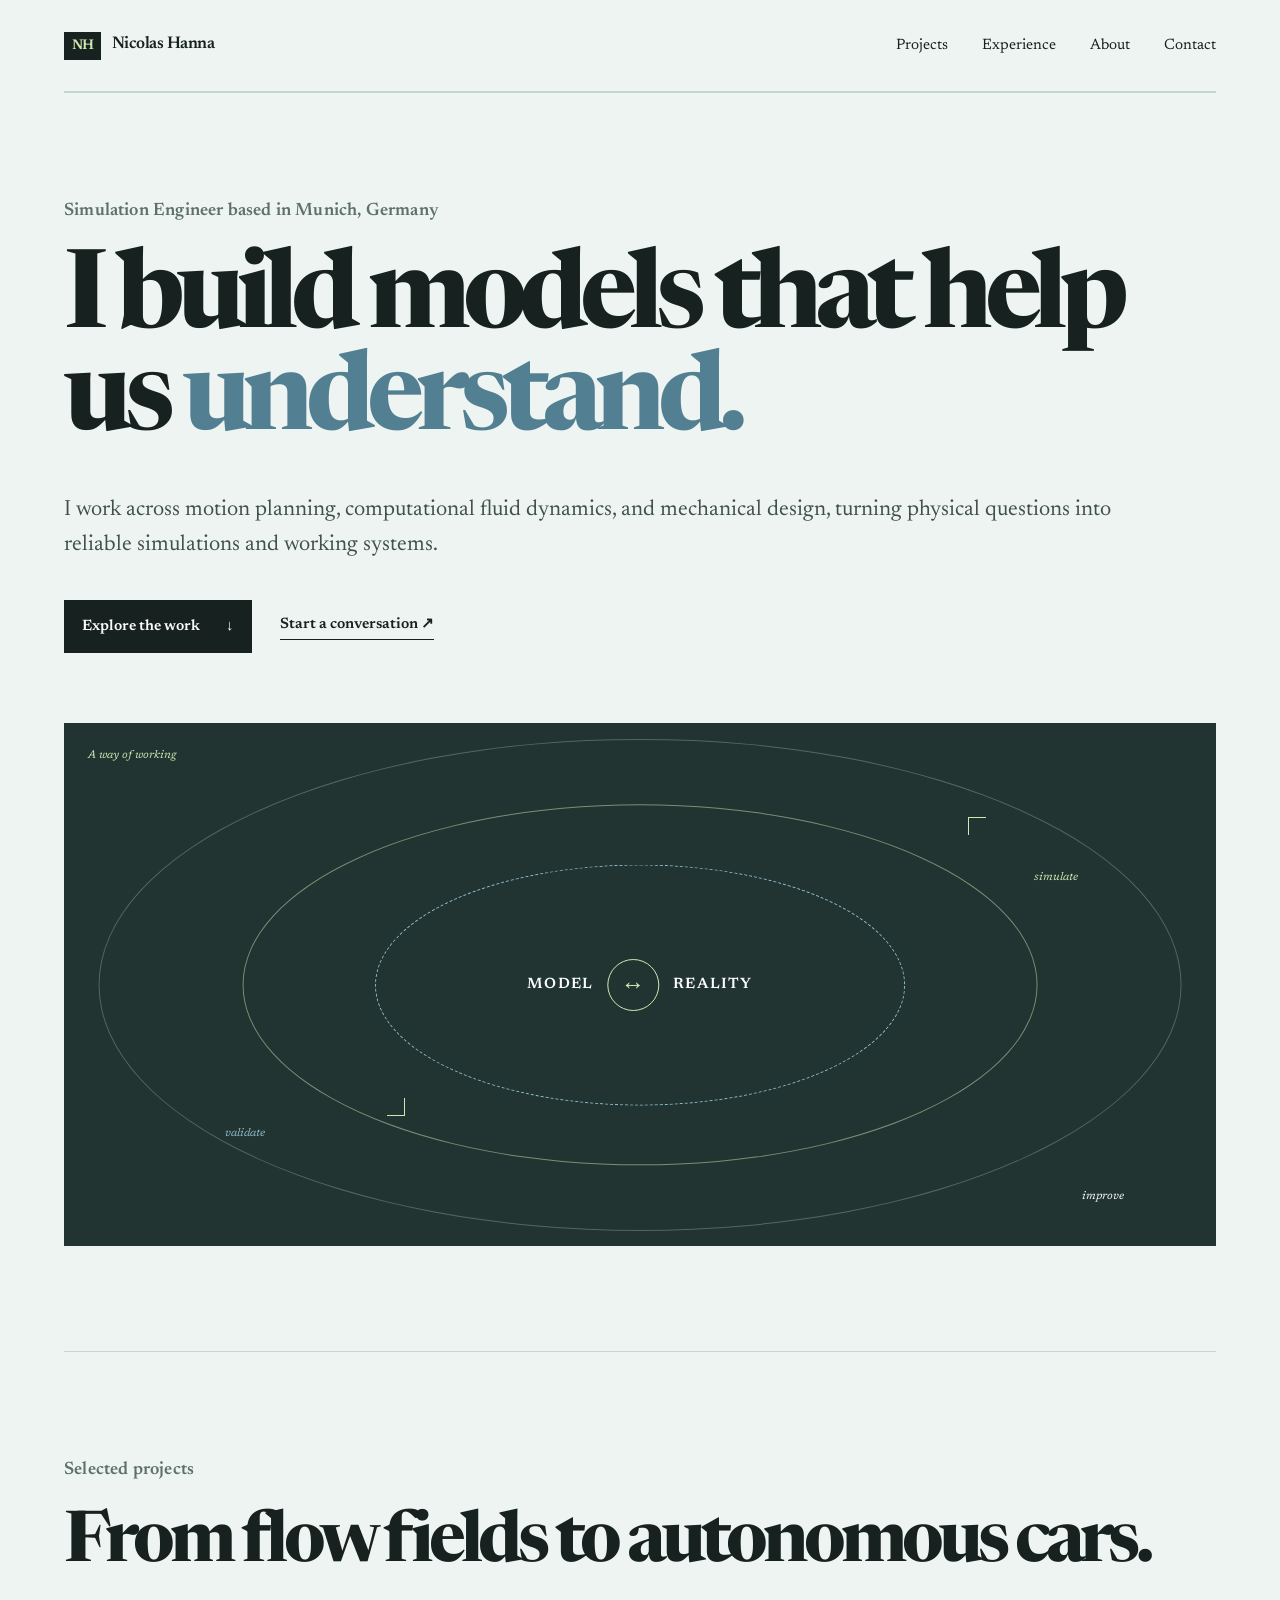
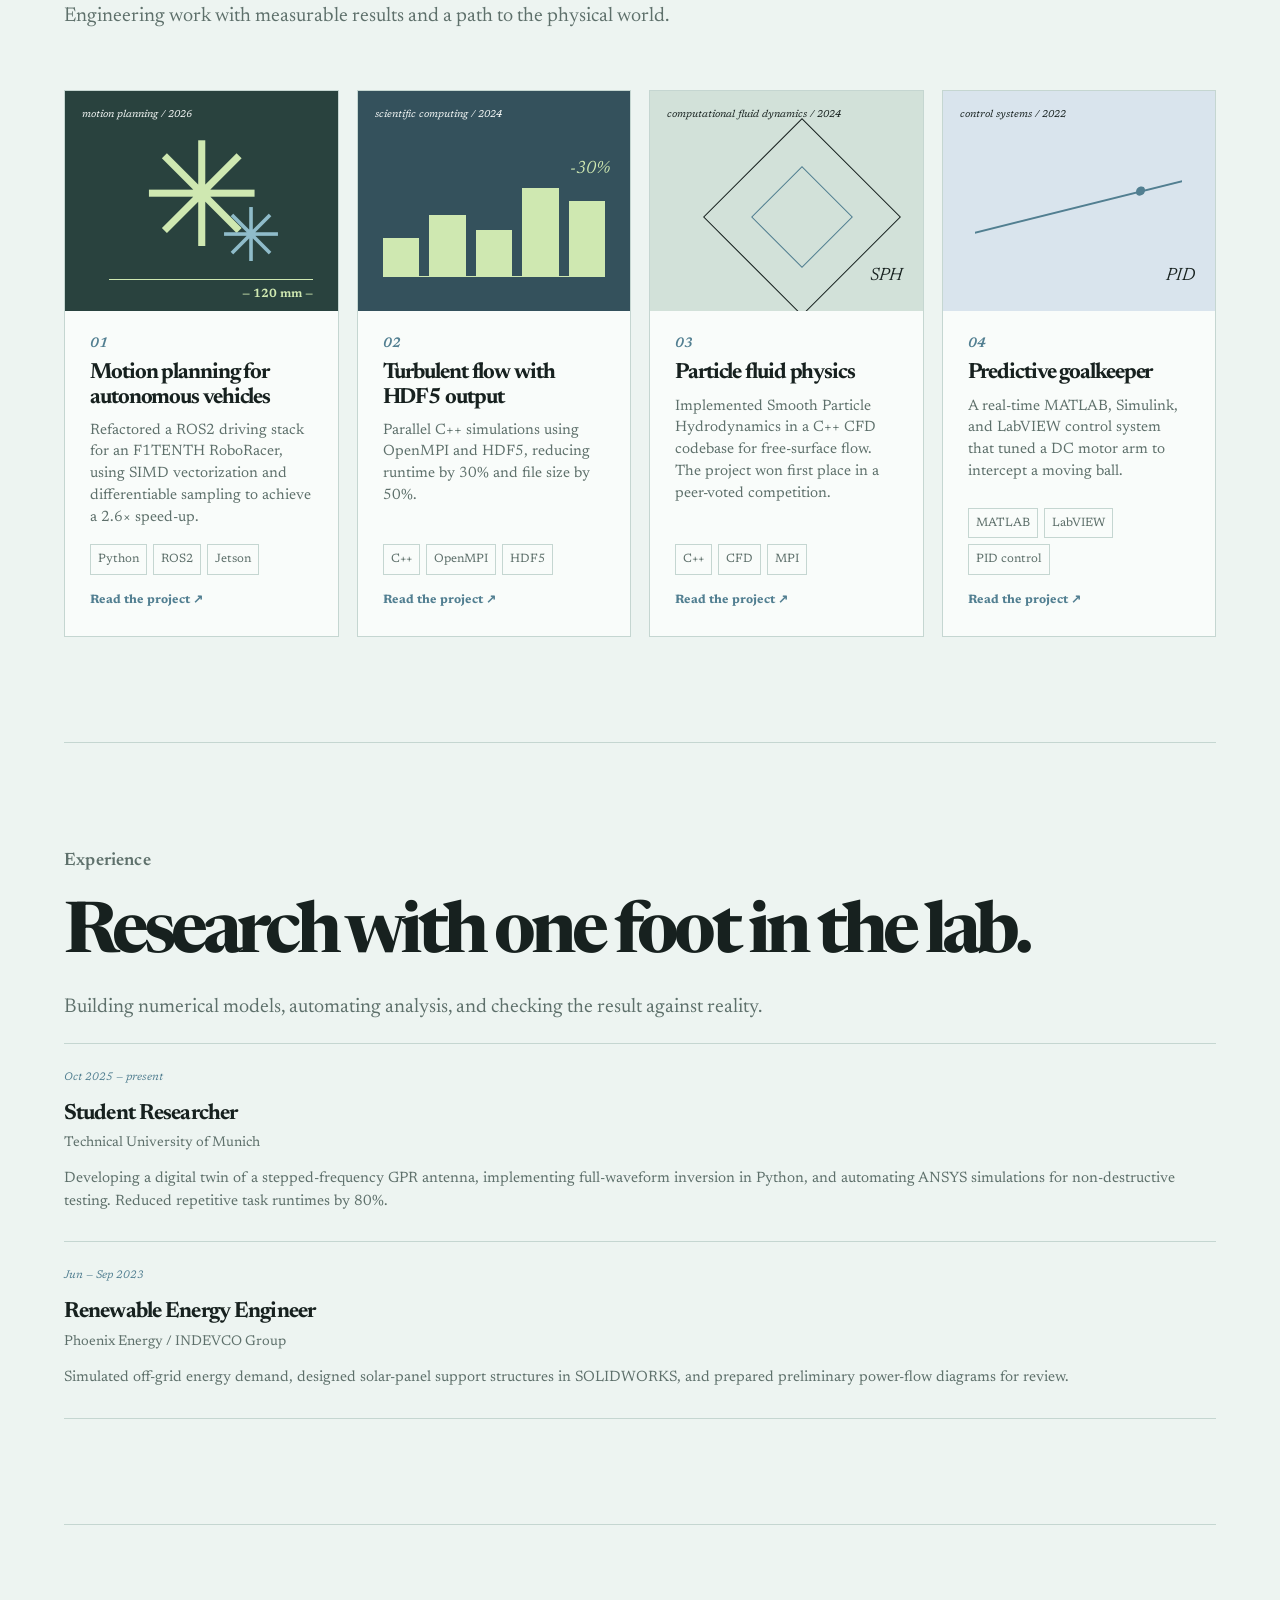
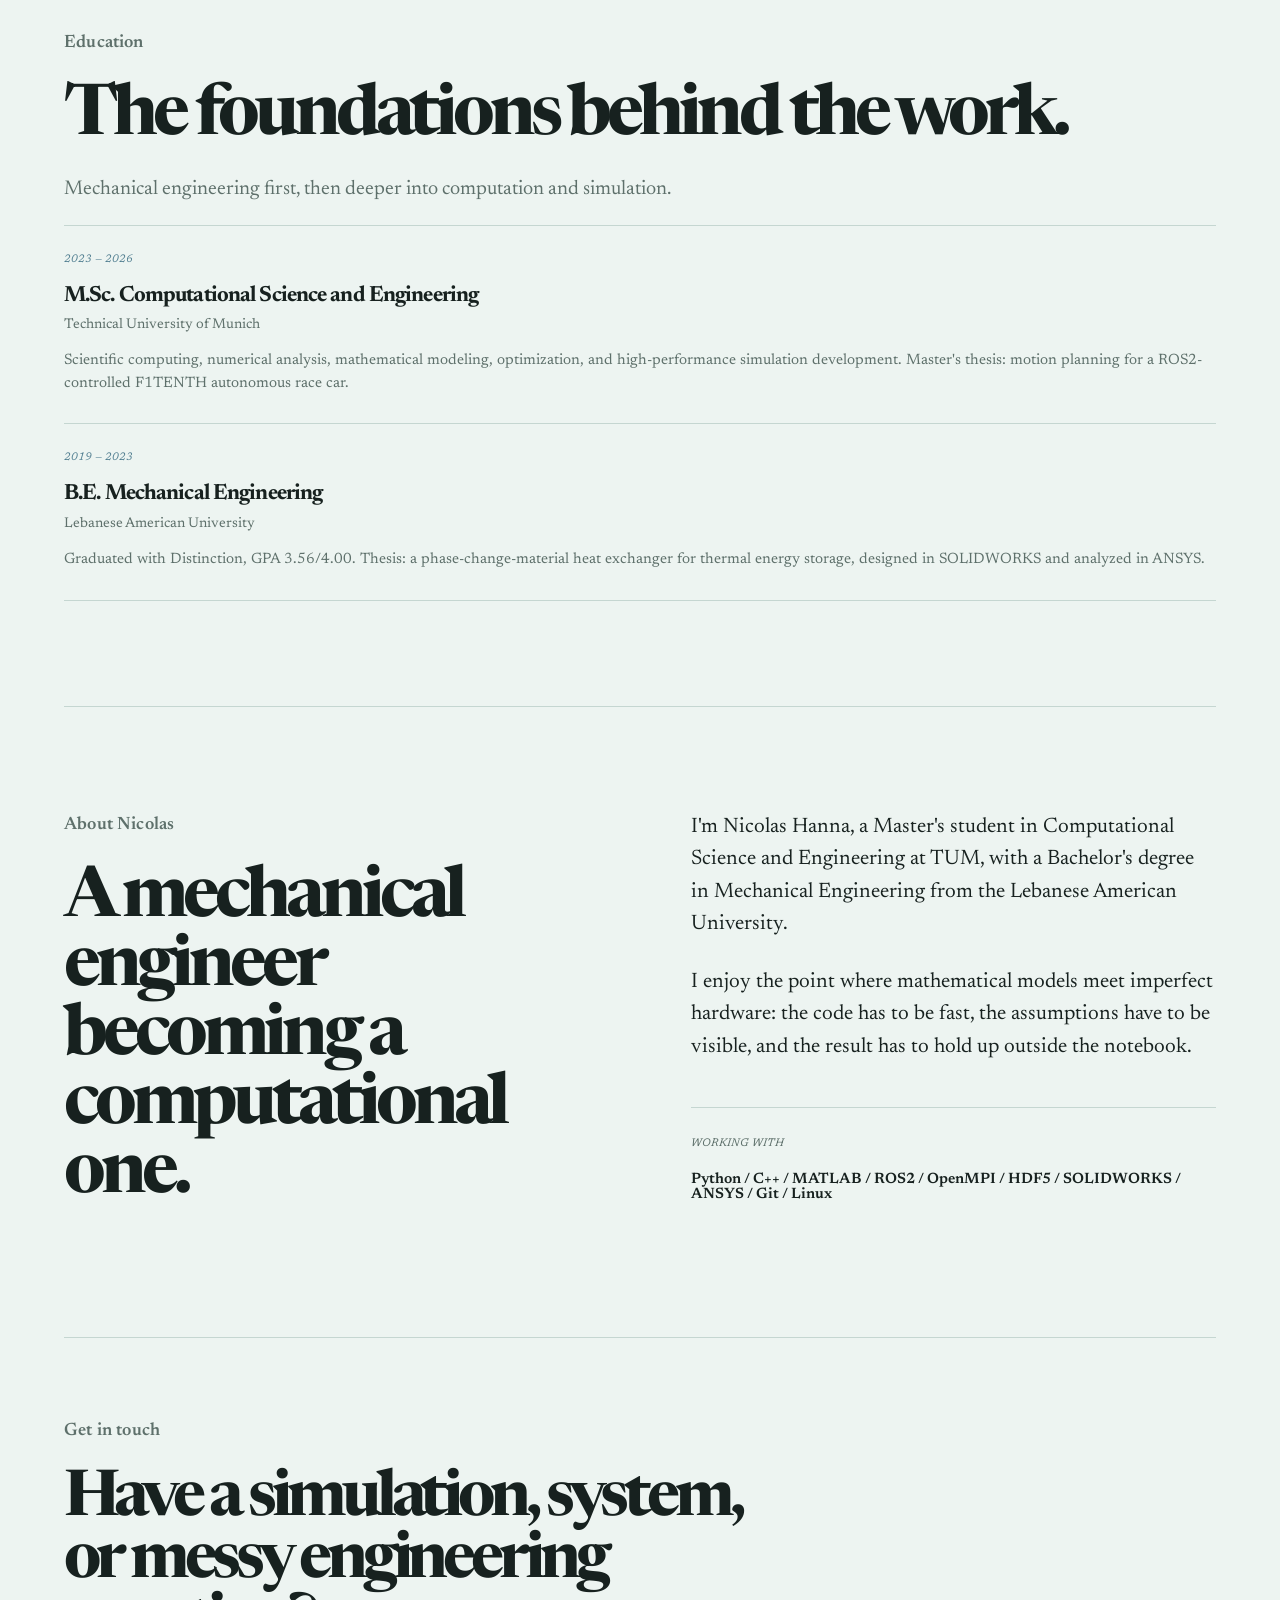
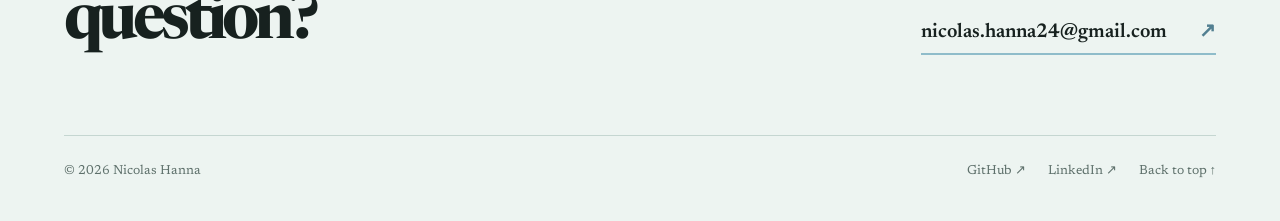
==== commit 57cde9ed: "Revert hostname branding change Restore the previous portfolio title, brand name, and README after t" ====
--- a/index.html
+++ b/index.html
@@ -4,7 +4,7 @@
     <meta charset="UTF-8" />
     <meta name="viewport" content="width=device-width, initial-scale=1.0" />
     <meta name="description" content="Nicolas Hanna is a simulation engineer working across motion planning, computational fluid dynamics, and mechanical design." />
-    <title>nicolas-hanna.github.io | Nicolas Hanna</title>
+    <title>Nicolas Hanna Engineering Portfolio</title>
     <link rel="preconnect" href="https://fonts.googleapis.com" />
     <link rel="preconnect" href="https://fonts.gstatic.com" crossorigin />
     <link href="https://fonts.googleapis.com/css2?family=Newsreader:opsz,wght@6..72,400;6..72,500;6..72,600;6..72,700&display=swap" rel="stylesheet" />
@@ -16,7 +16,7 @@
       <header class="site-header">
         <a class="brand" href="#top" aria-label="Nicolas Hanna home">
           <span class="brand-mark" aria-hidden="true">NH</span>
-          <span>nicolas-hanna.github.io</span>
+          <span>Nicolas Hanna</span>
         </a>
         <button class="menu-toggle" type="button" aria-expanded="false" aria-controls="site-nav">Menu</button>
         <nav id="site-nav" class="site-nav" aria-label="Main navigation">
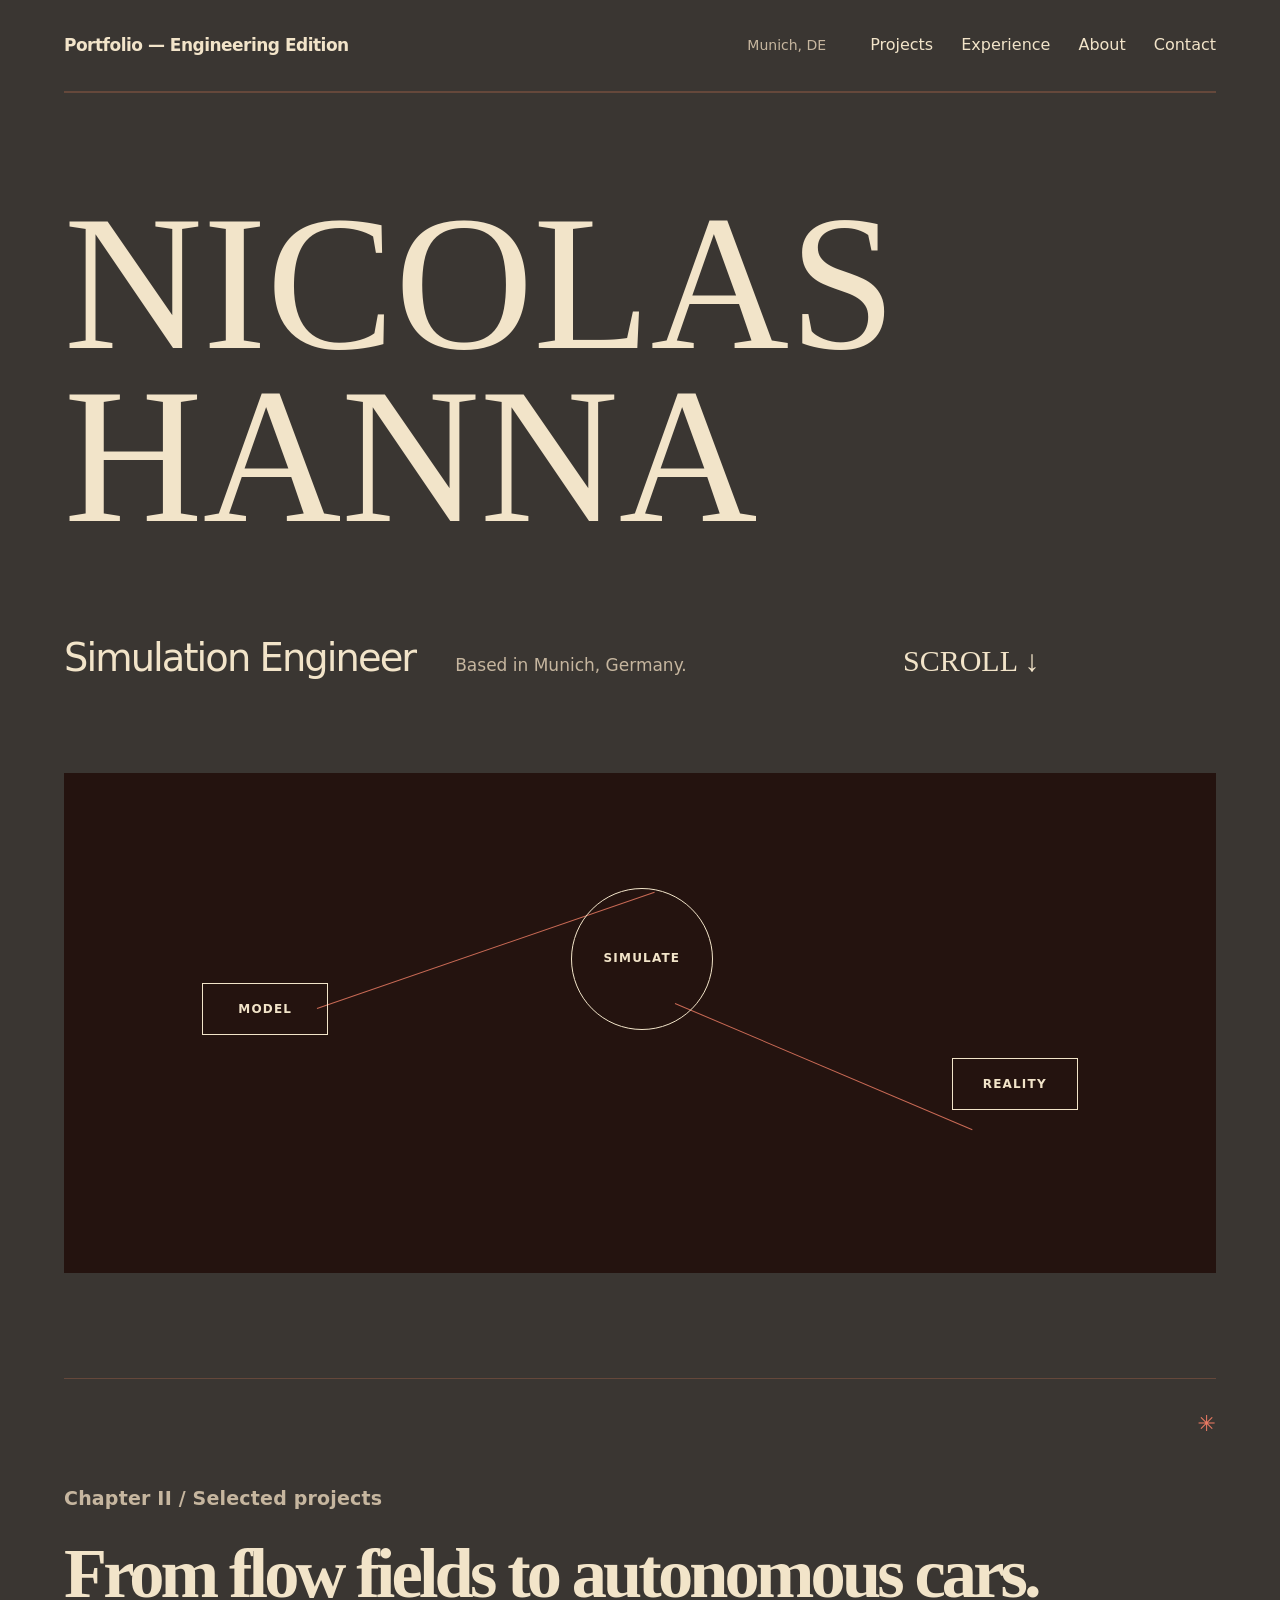
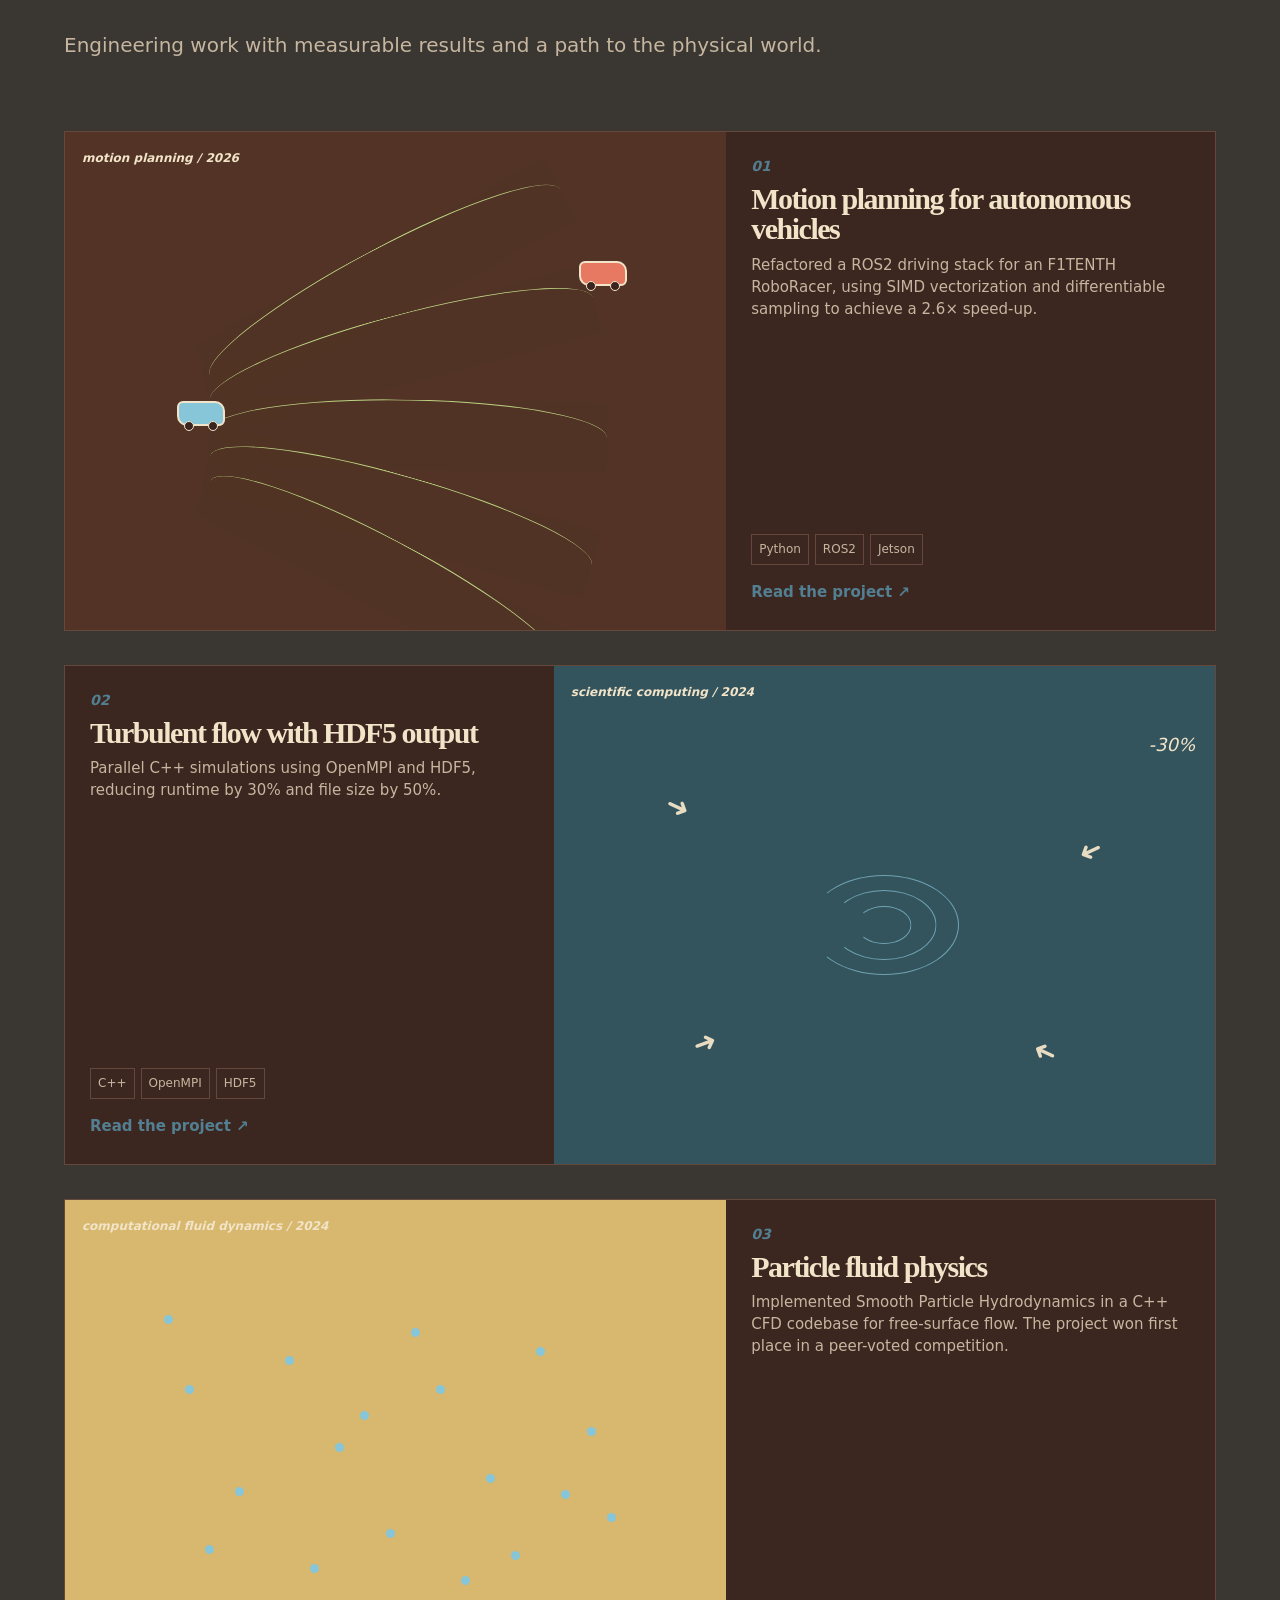
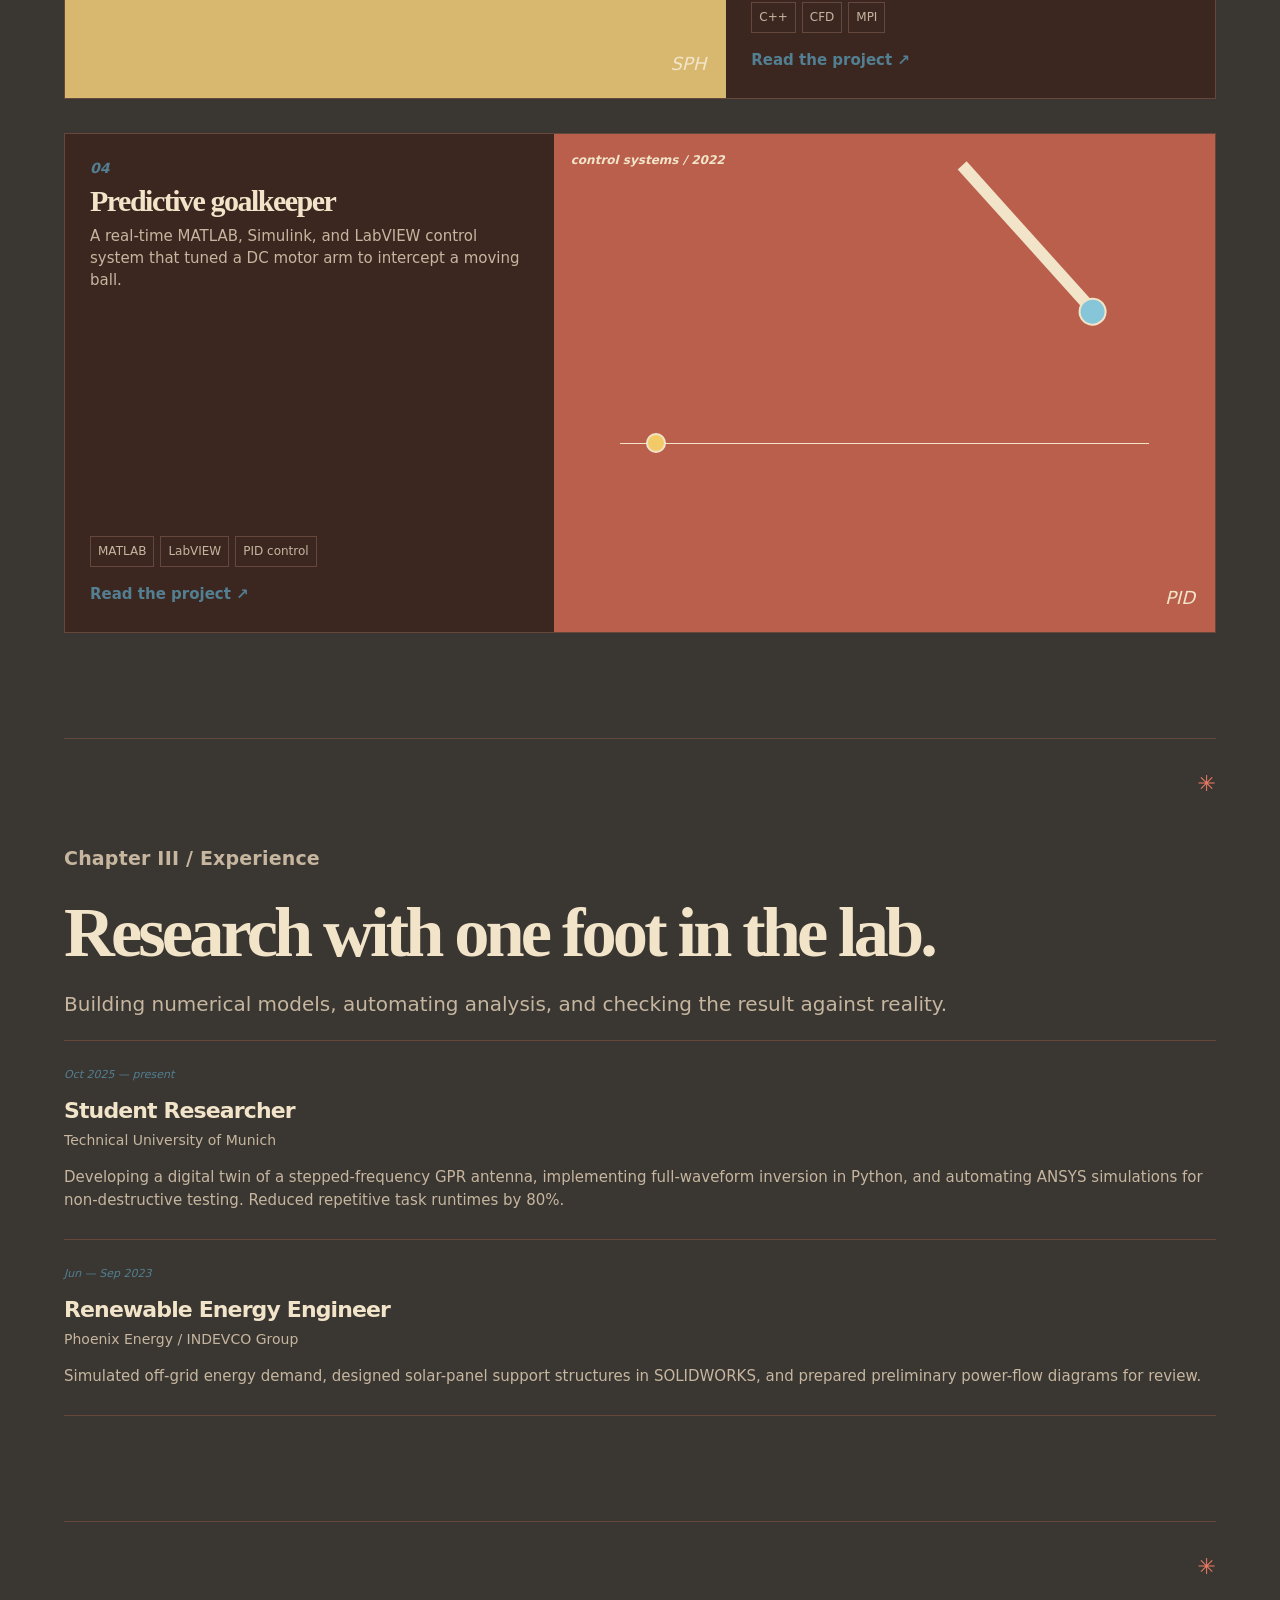
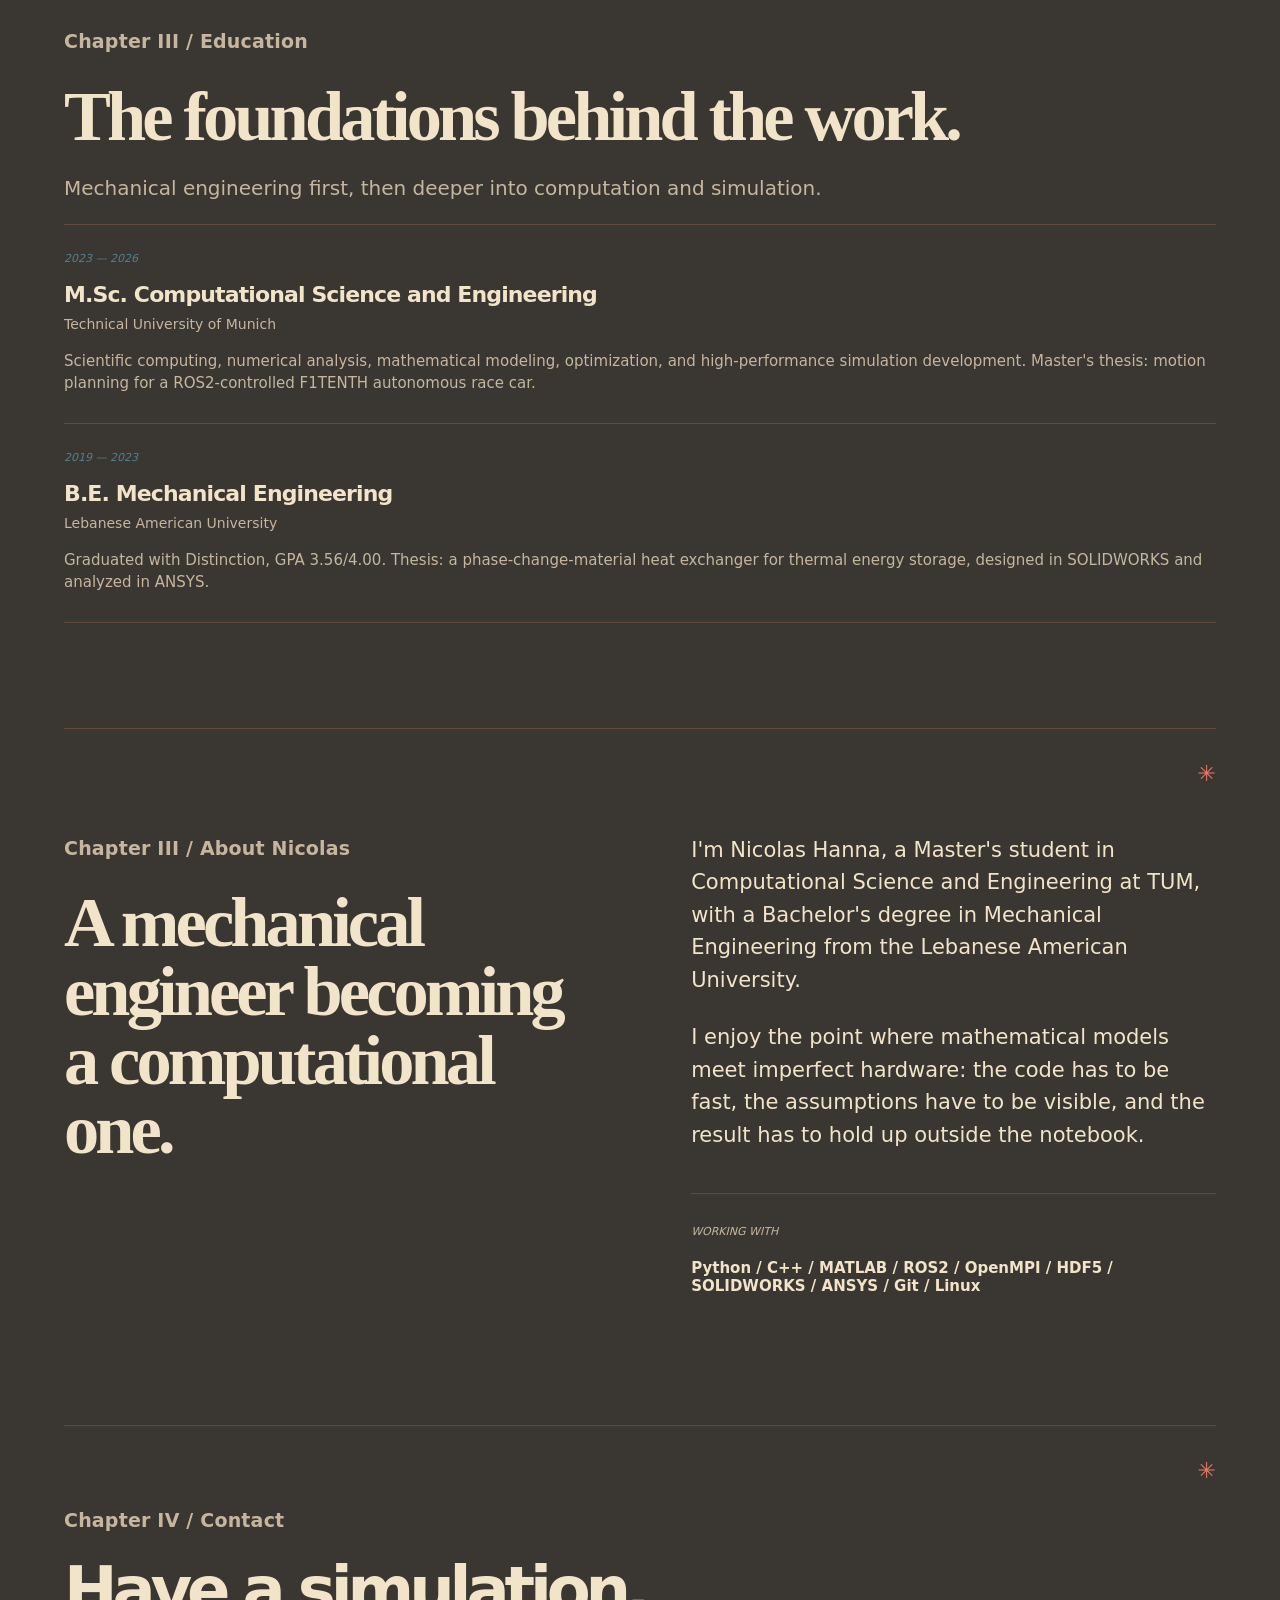
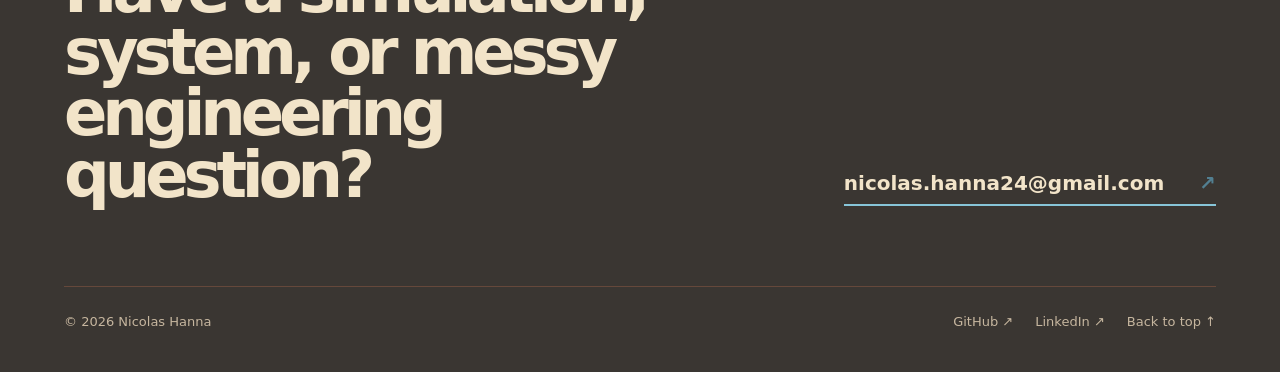
==== commit 978a5e15: "fixing major design philosophy" ====
--- a/index.html
+++ b/index.html
@@ -7,7 +7,7 @@
     <title>Nicolas Hanna Engineering Portfolio</title>
     <link rel="preconnect" href="https://fonts.googleapis.com" />
     <link rel="preconnect" href="https://fonts.gstatic.com" crossorigin />
-    <link href="https://fonts.googleapis.com/css2?family=Newsreader:opsz,wght@6..72,400;6..72,500;6..72,600;6..72,700&display=swap" rel="stylesheet" />
+    <meta name="theme-color" content="#2a1915" />
     <link rel="stylesheet" href="styles.css" />
     <script src="script.js" defer></script>
   </head>
@@ -15,11 +15,12 @@
     <div class="site-shell">
       <header class="site-header">
         <a class="brand" href="#top" aria-label="Nicolas Hanna home">
-          <span class="brand-mark" aria-hidden="true">NH</span>
-          <span>Nicolas Hanna</span>
+          <!-- <span class="brand-mark" aria-hidden="true">NH</span> -->
+          <span>Portfolio — Engineering Edition</span>
         </a>
         <button class="menu-toggle" type="button" aria-expanded="false" aria-controls="site-nav">Menu</button>
         <nav id="site-nav" class="site-nav" aria-label="Main navigation">
+          <span class="nav-location">Munich, DE</span>
           <a href="#work">Projects</a>
           <a href="#experience">Experience</a>
           <a href="#about">About</a>
@@ -29,59 +30,66 @@
 
       <main id="top">
         <section class="hero section-block" aria-labelledby="hero-title">
+          <!-- <p class="edition-label"><span></span><span>© 2026</span></p> -->
+          <!-- <p class="edition-label"><span></span><span>© 2026</span></p> -->
           <div class="hero-copy reveal">
-            <p class="eyebrow"> Simulation Engineer based in Munich, Germany</p>
-            <h1 id="hero-title">I build models that help us <em>understand.</em></h1>
-            <p class="hero-intro">I work across motion planning, computational fluid dynamics, and mechanical design, turning physical questions into reliable simulations and working systems.</p>
-            <div class="hero-actions">
+            <h1 id="hero-title">NICOLAS<br />HANNA</h1>
+            <div class="hero-profile"><p class="hero-role">Simulation Engineer</p><p class="hero-location">Based in Munich, Germany.</p>
+              <div class="hero-scroll-box" aria-hidden="true">
+                <span class="hero-scroll-text">SCROLL <span aria-hidden="true">↓</span> </span>
+              </div>
+            </div>
+            <!-- <p class="hero-intro"> Fresh Graduate  </p> -->
+            <!-- <div class="hero-actions">
               <a class="button button-primary" href="#work">Explore the work <span aria-hidden="true">↓</span></a>
               <a class="text-link" href="#contact">Start a conversation <span aria-hidden="true">↗</span></a>
-            </div>
+            </div> -->
           </div>
 
-          <div class="hero-visual reveal" aria-label="Abstract engineering system diagram">
-            <div class="visual-caption mono">A way of working</div>
-            <div class="orbit orbit-one"></div>
-            <div class="orbit orbit-two"></div>
-            <div class="orbit orbit-three"></div>
-            <div class="system-core"><span>MODEL</span><strong>↔</strong><span>REALITY</span></div>
-            <span class="visual-label label-a mono">simulate</span>
-            <span class="visual-label label-b mono">validate</span>
-            <span class="visual-label label-c mono">improve</span>
-            <div class="crosshair crosshair-a"></div>
-            <div class="crosshair crosshair-b"></div>
+          <div class="hero-visual flow-visual reveal" aria-label="Animated flow diagram from model to reality">
+            <div class="visual-caption mono"></div>
+            <!-- <div class="flow-grid"></div> -->
+            <div class="flow-node flow-node-model"><span>MODEL</span></div>
+            <div class="flow-node flow-node-sim"><span>SIMULATE</span></div>
+            <div class="flow-node flow-node-real"><span>REALITY</span></div>
+            <div class="flow-path path-one"></div><div class="flow-path path-two"></div>
+            <!-- <span class="visual-label label-a mono">question</span> -->
+            <!-- <span class="visual-label label-b mono">evidence</span> -->
+            <!-- <span class="visual-label label-c mono">improve</span> -->
           </div>
+          <!-- <p class="scroll-cue">A journey through models and machines <span>↓</span></p> -->
+          
         </section>
 
-        <section id="work" class="work section-block" aria-labelledby="work-title">
+        <section id="work" class="work chapter-section section-block" aria-labelledby="work-title">
           <div class="section-heading reveal">
-            <p class="eyebrow">Selected projects</p>
+            <p class="eyebrow">Chapter II / Selected projects</p>
             <h2 id="work-title">From flow fields to autonomous cars.</h2>
             <p>Engineering work with measurable results and a path to the physical world.</p>
           </div>
           <div class="project-list">
             <a class="project-card project-featured reveal" href="projects/motion-planning.html">
-              <div class="project-art art-kinetic" aria-hidden="true"><span class="art-tag mono">motion planning / 2026</span><div class="gear gear-large">✳</div><div class="gear gear-small">✳</div><div class="measure-line"></div></div>
+              <div class="project-art art-kinetic motion-art" aria-hidden="true"><span class="art-tag mono">motion planning / 2026</span><div class="car car-start"></div><div class="car car-finish"></div><div class="route route-one"></div><div class="route route-two"></div><div class="route route-three"></div><div class="route route-four"></div><div class="route route-five"></div></div>
               <div class="project-content"><p class="project-number mono">01</p><h3>Motion planning for autonomous vehicles</h3><p>Refactored a ROS2 driving stack for an F1TENTH RoboRacer, using SIMD vectorization and differentiable sampling to achieve a 2.6× speed-up.</p><div class="tags"><span>Python</span><span>ROS2</span><span>Jetson</span></div><span class="project-link">Read the project ↗</span></div>
             </a>
             <a class="project-card reveal" href="projects/turbulent-flow.html">
-              <div class="project-art art-data" aria-hidden="true"><span class="art-tag mono">scientific computing / 2024</span><div class="chart"><i></i><i></i><i></i><i></i><i></i></div><span class="chart-value mono">-30%</span></div>
+              <div class="project-art art-data turbulence-art" aria-hidden="true"><span class="art-tag mono">scientific computing / 2024</span><div class="vortex vortex-one"></div><div class="vortex vortex-two"></div><div class="vortex vortex-three"></div><span class="flow-arrow arrow-one">➜</span><span class="flow-arrow arrow-two">➜</span><span class="flow-arrow arrow-three">➜</span><span class="flow-arrow arrow-four">➜</span><span class="chart-value mono">-30%</span></div>
               <div class="project-content"><p class="project-number mono">02</p><h3>Turbulent flow with HDF5 output</h3><p>Parallel C++ simulations using OpenMPI and HDF5, reducing runtime by 30% and file size by 50%.</p><div class="tags"><span>C++</span><span>OpenMPI</span><span>HDF5</span></div><span class="project-link">Read the project ↗</span></div>
             </a>
             <a class="project-card reveal" href="projects/particle-fluid.html">
-              <div class="project-art art-fabrication" aria-hidden="true"><span class="art-tag mono">computational fluid dynamics / 2024</span><div class="blueprint-shape"></div><span class="blueprint-label mono">SPH</span></div>
+              <div class="project-art art-fabrication particle-art" aria-hidden="true"><span class="art-tag mono">computational fluid dynamics / 2024</span><div class="particle-field"><i></i><i></i><i></i><i></i><i></i><i></i><i></i><i></i><i></i><i></i><i></i><i></i><i></i><i></i><i></i><i></i><i></i><i></i></div><span class="blueprint-label mono">SPH</span></div>
               <div class="project-content"><p class="project-number mono">03</p><h3>Particle fluid physics</h3><p>Implemented Smooth Particle Hydrodynamics in a C++ CFD codebase for free-surface flow. The project won first place in a peer-voted competition.</p><div class="tags"><span>C++</span><span>CFD</span><span>MPI</span></div><span class="project-link">Read the project ↗</span></div>
             </a>
             <a class="project-card reveal" href="projects/predictive-goalkeeper.html">
-              <div class="project-art art-control" aria-hidden="true"><span class="art-tag mono">control systems / 2022</span><div class="signal-line"></div><span class="blueprint-label mono">PID</span></div>
+              <div class="project-art art-control goalkeeper-art" aria-hidden="true"><span class="art-tag mono">control systems / 2022</span><div class="goal-line"></div><div class="goal-ball"></div><div class="goal-arm"></div><span class="blueprint-label mono">PID</span></div>
               <div class="project-content"><p class="project-number mono">04</p><h3>Predictive goalkeeper</h3><p>A real-time MATLAB, Simulink, and LabVIEW control system that tuned a DC motor arm to intercept a moving ball.</p><div class="tags"><span>MATLAB</span><span>LabVIEW</span><span>PID control</span></div><span class="project-link">Read the project ↗</span></div>
             </a>
           </div>
         </section>
 
-        <section id="experience" class="experience section-block" aria-labelledby="experience-title">
+        <section id="experience" class="experience chapter-section section-block" aria-labelledby="experience-title">
           <div class="section-heading reveal">
-            <p class="eyebrow">Experience</p>
+            <p class="eyebrow">Chapter III / Experience</p>
             <h2 id="experience-title">Research with one foot in the lab.</h2>
             <p>Building numerical models, automating analysis, and checking the result against reality.</p>
           </div>
@@ -91,21 +99,21 @@
           </div>
         </section>
 
-        <section class="education section-block" aria-labelledby="education-title">
-          <div class="section-heading reveal"><p class="eyebrow">Education</p><h2 id="education-title">The foundations behind the work.</h2><p>Mechanical engineering first, then deeper into computation and simulation.</p></div>
+        <section class="education chapter-section section-block" aria-labelledby="education-title">
+          <div class="section-heading reveal"><p class="eyebrow">Chapter III / Education</p><h2 id="education-title">The foundations behind the work.</h2><p>Mechanical engineering first, then deeper into computation and simulation.</p></div>
           <div class="timeline reveal">
             <article class="timeline-item"><p class="timeline-date mono">2023 — 2026</p><h3>M.Sc. Computational Science and Engineering</h3><p class="timeline-place">Technical University of Munich</p><p>Scientific computing, numerical analysis, mathematical modeling, optimization, and high-performance simulation development. Master's thesis: motion planning for a ROS2-controlled F1TENTH autonomous race car.</p></article>
             <article class="timeline-item"><p class="timeline-date mono">2019 — 2023</p><h3>B.E. Mechanical Engineering</h3><p class="timeline-place">Lebanese American University</p><p>Graduated with Distinction, GPA 3.56/4.00. Thesis: a phase-change-material heat exchanger for thermal energy storage, designed in SOLIDWORKS and analyzed in ANSYS.</p></article>
           </div>
         </section>
 
-        <section id="about" class="about section-grid section-block" aria-labelledby="about-title">
-          <div class="about-statement reveal"><p class="eyebrow">About Nicolas</p><h2 id="about-title">A mechanical engineer becoming a computational one.</h2></div>
+        <section id="about" class="about chapter-section section-grid section-block" aria-labelledby="about-title">
+          <div class="about-statement reveal"><p class="eyebrow">Chapter III / About Nicolas</p><h2 id="about-title">A mechanical engineer becoming a computational one.</h2></div>
           <div class="about-copy reveal"><p>I'm Nicolas Hanna, a Master's student in Computational Science and Engineering at TUM, with a Bachelor's degree in Mechanical Engineering from the Lebanese American University.</p><p>I enjoy the point where mathematical models meet imperfect hardware: the code has to be fast, the assumptions have to be visible, and the result has to hold up outside the notebook.</p><div class="toolkit"><span class="mono">WORKING WITH</span><p>Python / C++ / MATLAB / ROS2 / OpenMPI / HDF5 / SOLIDWORKS / ANSYS / Git / Linux</p></div></div>
         </section>
 
-        <section id="contact" class="contact section-block reveal" aria-labelledby="contact-title">
-          <div><p class="eyebrow">Get in touch</p><h2 id="contact-title">Have a simulation, system, or messy engineering question?</h2></div>
+        <section id="contact" class="contact chapter-section section-block reveal" aria-labelledby="contact-title">
+          <div><p class="eyebrow">Chapter IV / Contact</p><h2 id="contact-title">Have a simulation, system, or messy engineering question?</h2></div>
           <a class="contact-link" href="mailto:nicolas.hanna24@gmail.com">nicolas.hanna24@gmail.com <span aria-hidden="true">↗</span></a>
         </section>
       </main>
--- a/styles.css
+++ b/styles.css
@@ -1,12 +1,17 @@
 :root {
-  --ink: #17211f;
-  --muted: #5e706b;
-  --paper: #edf4f1;
-  --cream: #f9fcfa;
-  --green: #cfe8b1;
-  --blue: #8fbcca;
-  --line: #c5d6d1;
-  --sans: 'Newsreader', serif;
+  --ink: #f2e4c9;
+  --deep: #3a241d;
+  --muted: #c6b69f;
+  /* --paper: #3a241d; */
+  --paper: #3a3632;
+  --cream: #3c2720;
+  --green: #c8e58d;
+  --blue: #87c5d8;
+  --coral: #e77962;
+  --yellow: #f2ca67;
+  --line: #65483b;
+  --display: 'PP Editorial Old', serif;
+  --sans: 'PP Neue Montreal', ui-sans-serif, system-ui, sans-serif;
 }
 
 * { box-sizing: border-box; }
@@ -14,53 +19,121 @@
 body { margin: 0; background: var(--paper); color: var(--ink); font-family: var(--sans); font-size: 17px; line-height: 1.55; }
 a { color: inherit; text-decoration: none; }
 .site-shell { max-width: 1440px; margin: 0 auto; padding: 0 5vw; background: var(--paper); }
-.site-header { height: 92px; display: flex; align-items: center; justify-content: space-between; border-bottom: 1px solid var(--line); }
+.site-header { position: sticky; top: 0; z-index: 10; height: 92px; display: flex; align-items: center; justify-content: space-between; border-bottom: 1px solid var(--line); background: var(--paper); }
 .brand { display: flex; align-items: center; gap: 11px; font-weight: 600; letter-spacing: -.03em; }
-.brand-mark { background: var(--ink); color: var(--green); font: 600 14px var(--sans); padding: 7px 8px; letter-spacing: -.08em; }
+.brand-mark { background: var(--ink); color: var(--deep); font: 600 14px var(--sans); padding: 7px 8px; letter-spacing: -.08em; }
 .brand-dot { color: var(--blue); }
-.site-nav { display: flex; gap: 34px; font-size: 15px; }
+.site-nav { display: flex; align-items: center; gap: 28px; font-size: 16px; }
+.nav-location { margin-right: 16px; color: var(--muted); font-size: 14px; }
 .site-nav a, .text-link, .site-footer a { transition: color .2s ease; }
-.site-nav a:hover, .text-link:hover, .site-footer a:hover { color: #557f8c; }
+.site-nav a:hover, .text-link:hover, .site-footer a:hover { color: var(--blue); }
 .menu-toggle { display: none; }
 .section-grid { display: grid; grid-template-columns: 1fr 1fr; gap: clamp(40px, 8vw, 130px); }
-.hero { min-height: 680px; padding: 100px 0 120px; }
-.eyebrow { font-size: 18px; font-weight: 600; letter-spacing: .01em; color: var(--muted); margin: 0 0 25px; }
+.hero { min-height: 820px; padding: 74px 0 110px; position: relative; }
+.edition-label { display: flex; justify-content: space-between; margin: 0 0 90px; color: var(--muted); font-size: 15px; font-weight: 600; }
+.edition-label span { color: var(--ink); }
+.eyebrow { font-size: 19px; font-weight: 600; letter-spacing: .01em; color: var(--muted); margin: 0 0 25px; }
 .status-dot { display: inline-block; width: 7px; height: 7px; background: #7ca45f; border-radius: 50%; margin: 0 8px 1px 0; box-shadow: 0 0 0 4px #dfefd1; }
-.hero h1 { font-size: clamp(3.7rem, 8.5vw, 9rem); font-weight: 700; line-height: .94; letter-spacing: -.075em; margin: 0; max-width: 1200px; }
-.hero h1 em { color: #527f91; font-style: normal; }
-.hero-intro { font-size: 22px; max-width: 94%; margin: 38px 0; color: #40504b; }
+.hero h1 { font-family: var(--display); font-size: clamp(5.5rem, 15vw, 14rem); font-weight: 400; line-height: .9; letter-spacing: 0em; margin: 0; max-width: 1200px; }
+.hero h1 em { color: var(--coral); font-style: normal; }
+.hero-profile { display: flex; font-family: var(--sans); align-items: baseline; gap: 40px; margin: 58px 0 0; }
+.hero-role { margin: 0; color: var(--ink); font-size: clamp(1.6rem, 3vw, 3rem); font-weight: 400; letter-spacing: -.05em; }
+.hero-location { margin: 0; color: var(--muted); font-size: 17px; line-height: 1.35; }
+.hero-intro { font-size: 23px; max-width: 850px; margin: 38px 0; color: var(--muted); }
 .hero-actions { display: flex; align-items: center; gap: 28px; }
+.hero-scroll-box {
+  width: max-content;
+  margin: 2rem auto 0 auto;
+  padding: 0.75rem 1.75rem;
+  
+  /* Make the box opaque (change background color to match your design theme if needed) */
+  /* background-color: #ffffff; or var(--bg-color) */
+  color: #000000;            /* text color */
+  /* border: 1px solid rgba(0, 0, 0, 0.15); optional subtle border */
+  border-radius: 4px;
+  
+  /* Prevents text from being seen outside this box */
+  overflow: hidden; 
+  position: relative;
+  display: flex;
+  justify-content: center;
+  align-items: right;
+}
+
+/* Inner Text */
+.hero-scroll-text {
+  display: inline-block;
+  font-family: var(--display); /* Inherits heading font */
+  color: var(--ink);
+  font-weight: 400;     /* Bold */
+  /* letter-spacing: 0.1em; */
+
+  text-transform: uppercase;
+  font-size: 30px;
+  line-height: 1;
+  white-space: nowrap;
+
+  /* Shift text upward based on CSS variable set by JS */
+  transform: translateY(var(--scroll-shift, 0%));
+  will-change: transform;
+}
 .button { display: inline-flex; gap: 26px; align-items: center; padding: 15px 18px; font-size: 15px; font-weight: 600; }
-.button-primary { background: var(--ink); color: var(--cream); transition: transform .2s ease, background .2s ease; }
-.button-primary:hover { background: #527f91; transform: translateY(-3px); }
+.button-primary { background: var(--ink); color: var(--deep); transition: transform .25s ease, background .25s ease, color .25s ease; }
+.button-primary:hover { background: var(--blue); color: var(--deep); transform: translateY(-4px); }
 .text-link { font-size: 15px; font-weight: 600; border-bottom: 1px solid var(--ink); padding-bottom: 3px; }
-.hero-visual { position: relative; aspect-ratio: 2.2 / 1; max-width: none; margin-top: 70px; background: #213432; overflow: hidden; }
-.visual-caption { position: absolute; top: 24px; left: 24px; color: var(--green); font-size: 11px; }
-.system-core { position: absolute; top: 50%; left: 50%; display: flex; align-items: center; gap: 14px; transform: translate(-50%, -50%); color: var(--cream); font: 600 15px var(--sans); letter-spacing: .08em; z-index: 2; }
-.system-core strong { display: grid; place-items: center; width: 52px; height: 52px; border: 1px solid var(--green); border-radius: 50%; color: var(--green); font-size: 24px; font-weight: 400; }
+.hero-visual { position: relative; aspect-ratio: 2.3 / 1; max-width: none; margin-top: 85px; background: #24130f; overflow: hidden; }
+.hero-visual::before { content: ''; position: absolute; left: 0; right: 0; top: 22%; height: 1px; background: var(--coral); transform: translateX(-100%); animation: scan-line 7s ease-in-out infinite; z-index: 1; }
+.flow-grid { position: absolute; inset: 8% 5%; opacity: .22; border: 1px solid var(--line); }
+.flow-node { position: absolute; display: grid; place-items: center; width: 126px; height: 52px; border: 1px solid var(--ink); color: var(--ink); font-size: 12px; font-weight: 600; letter-spacing: .1em; z-index: 2; opacity: .25; transform: translateY(10px); transition: opacity .7s ease, transform .7s ease; }
+.flow-node-model { left: 12%; top: 42%; }
+.flow-node-sim { left: 44%; top: 23%; border-radius: 50%; width: 142px; height: 142px; }
+.flow-node-real { right: 12%; top: 57%; }
+.flow-path { position: absolute; height: 1px; background: var(--coral); transform-origin: left; opacity: .25; transition: opacity .7s ease; }
+.path-one { width: 31%; left: 22%; top: 47%; transform: rotate(-19deg); }
+.path-two { width: 28%; left: 53%; top: 46%; transform: rotate(23deg); }
+.path-three { width: 73%; left: 15%; top: 70%; transform: rotate(-7deg); background: var(--blue); }
+.flow-visual.is-visible .flow-node { opacity: 1; transform: translateY(0); }
+.flow-visual.is-visible .flow-node-sim { transition-delay: .18s; }
+.flow-visual.is-visible .flow-node-real { transition-delay: .36s; }
+.flow-visual.is-visible .flow-path { opacity: .85; animation: flow-pulse 2.8s ease-in-out infinite; }
+.flow-visual.is-visible .path-two { animation-delay: .35s; }
+.flow-visual.is-visible .path-three { animation-delay: .7s; }
+.visual-caption { position: absolute; top: 24px; left: 24px; color: var(--ink); font-size: 12px; }
+.system-core { position: absolute; top: 50%; left: 50%; display: flex; align-items: center; gap: 14px; transform: translate(-50%, -50%); color: var(--ink); font: 600 15px var(--sans); letter-spacing: .08em; z-index: 2; }
+.system-core strong { display: grid; place-items: center; width: 52px; height: 52px; border: 1px solid var(--green); border-radius: 50%; color: var(--ink); font-size: 24px; font-weight: 400; }
 .orbit { position: absolute; border: 1px solid rgba(207, 232, 177, .5); border-radius: 50%; top: 50%; left: 50%; transform: translate(-50%, -50%); }
 .orbit-one { width: 46%; height: 46%; border-color: var(--blue); border-style: dashed; }
 .orbit-two { width: 69%; height: 69%; }
 .orbit-three { width: 94%; height: 94%; border-color: rgba(249, 252, 250, .24); }
-.visual-label { position: absolute; color: var(--cream); font-size: 11px; }
-.label-a { top: 28%; right: 12%; color: var(--green); }
+.visual-label { position: absolute; color: var(--ink); font-size: 11px; }
+.label-a { top: 28%; right: 12%; color: var(--ink); }
 .label-b { bottom: 20%; left: 14%; color: var(--blue); }
 .label-c { bottom: 8%; right: 8%; }
 .crosshair { position: absolute; width: 18px; height: 18px; border-left: 1px solid var(--green); border-top: 1px solid var(--green); }
 .crosshair-a { top: 18%; right: 20%; }
 .crosshair-b { bottom: 25%; left: 28%; transform: rotate(180deg); }
+.scroll-cue { position: absolute; right: 0; bottom: 28px; margin: 0; color: var(--muted); font-size: 17px; }
+.scroll-cue span { display: inline-block; margin-left: 12px; color: var(--ink); font-size: 22px; animation: nudge-down 1.6s ease-in-out infinite; }
 .section-block { border-top: 1px solid var(--line); padding: 105px 0; }
-.work .section-heading { width: 1200px; margin-bottom: 58px; }
-.section-heading h2, .about h2 { font-size: clamp(2.5rem, 5.5vw, 6rem); font-weight: 700; line-height: .98; letter-spacing: -.07em; margin: 0 0 22px; max-width: 100%; }
+.chapter-section { position: relative; }
+.chapter-section::before { content: '✳'; position: absolute; top: 28px; right: 0; color: var(--coral); font-size: 22px; transition: transform .4s ease, color .4s ease; }
+.chapter-section.chapter-active::before { color: var(--blue); transform: rotate(45deg); }
+.work .section-heading { width: auto; margin-bottom: 70px; }
+.section-heading h2, .about h2 { font-family: var(--display); font-size: clamp(2.5rem, 5.5vw, 6rem); font-weight: 700; line-height: .98; letter-spacing: -.055em; margin: 0 0 22px; max-width: 100%; }
 .section-heading > p:last-child { color: var(--muted); max-width: 600px; font-size: 20px; max-width: 94%;}
-.project-list { display: grid; grid-template-columns: repeat(4, minmax(0, 1fr)); gap: 18px; }
-.project-card { display: flex; flex-direction: column; min-width: 0; min-height: 480px; background: var(--cream); border: 1px solid var(--line); transition: transform .25s ease, box-shadow .25s ease; }
-.project-card:hover { transform: translateY(-5px); box-shadow: 8px 8px 0 var(--green); }
-.project-art { position: relative; overflow: hidden; min-height: 220px; background: var(--ink); }
-.art-tag { position: absolute; top: 17px; left: 17px; color: var(--cream); font-size: 10px; z-index: 2; }
+.project-list { display: grid; gap: 34px; }
+.project-card { display: grid; grid-template-columns: 1.15fr .85fr; min-width: 0; min-height: 500px; background: var(--cream); border: 1px solid var(--line); transition: transform .35s cubic-bezier(.2,.7,.2,1), box-shadow .35s ease, border-color .35s ease; }
+.project-card:nth-child(even) { grid-template-columns: .85fr 1.15fr; }
+.project-card:nth-child(even) .project-art { order: 2; }
+.project-card:hover { transform: translateY(-9px) scale(1.008); box-shadow: 12px 12px 0 var(--green); border-color: var(--green); }
+.reveal.is-visible.project-card:hover { transform: translateY(-9px) scale(1.008); }
+.project-art { position: relative; overflow: hidden; min-height: 320px; background: var(--deep); }
+.project-art::after { content: ''; position: absolute; left: 0; right: 0; bottom: 0; height: 2px; background: var(--ink); transform: scaleX(0); transform-origin: left; transition: transform .5s ease; }
+.project-card:hover .project-art::after { transform: scaleX(1); }
+.art-tag { position: absolute; top: 17px; left: 17px; color: var(--ink); font-size: 12px; font-weight: 600; z-index: 2; }
 .project-content { padding: 26px 25px; display: flex; flex: 1; flex-direction: column; }
 .project-number { font: 600 14px var(--sans); color: #527f91; margin: 0 0 10px; }
-.project-content h3 { font-size: 22px; font-weight: 700; letter-spacing: -.05em; line-height: 1.1; margin: 0 0 10px; }
+.project-content h3 { font-family: var(--display); font-size: 30px; font-weight: 700; letter-spacing: -.05em; line-height: 1.02; margin: 0 0 10px; }
 .project-content p:not(.project-number) { font-size: 15px; color: var(--muted); line-height: 1.45; margin: 0; }
 .tags { display: flex; gap: 6px; flex-wrap: wrap; margin-top: auto; padding-top: 16px; }
 .tags span { font-size: 12px; border: 1px solid var(--line); padding: 5px 7px; color: var(--muted); }
@@ -69,7 +142,7 @@
 .gear-large { top: 48px; left: 28%; animation: spin 18s linear infinite; }
 .gear-small { font-size: 74px; top: 116px; left: 57%; color: var(--blue); animation: spin-reverse 11s linear infinite; }
 .measure-line { position: absolute; left: 16%; right: 9%; bottom: 31px; border-top: 1px solid var(--green); }
-.measure-line::after { content: '— 120 mm —'; position: absolute; right: 0; top: 8px; color: var(--green); font: 600 12px var(--sans); }
+.measure-line::after { content: '— 120 mm —'; position: absolute; right: 0; top: 8px; color: var(--ink); font: 600 12px var(--sans); }
 .art-data { background: #34515c; }
 .chart { position: absolute; inset: 74px 25px 34px; display: flex; align-items: flex-end; gap: 10px; border-bottom: 1px solid var(--green); }
 .chart i { display: block; background: var(--green); width: 18%; height: 35%; animation: grow 1s ease-out both; }
@@ -77,17 +150,47 @@
 .chart i:nth-child(3) { height: 42%; animation-delay: .2s; }
 .chart i:nth-child(4) { height: 80%; animation-delay: .3s; }
 .chart i:nth-child(5) { height: 68%; animation-delay: .4s; }
-.chart-value { position: absolute; right: 20px; top: 65px; color: var(--green); font-size: 18px; }
-.art-fabrication { background: #d2e1d9; }
+.chart-value { position: absolute; right: 20px; top: 65px; color: var(--ink); font-size: 18px; }
+.art-fabrication { background: var(--yellow); }
 .art-fabrication .art-tag { color: var(--ink); }
-.art-control { background: #d9e4ed; }
+.art-control { background: var(--coral); }
 .art-control .art-tag { color: var(--ink); }
 .signal-line { position: absolute; left: 12%; right: 12%; top: 52%; height: 52px; border-top: 2px solid #527f91; transform: skewY(-14deg); }
 .signal-line::after { content: ''; position: absolute; width: 9px; height: 9px; right: 18%; top: -6px; background: #527f91; border-radius: 50%; }
 .blueprint-shape { position: absolute; width: 140px; height: 140px; border: 1px solid var(--ink); top: 56px; left: 30%; transform: rotate(45deg); }
 .blueprint-shape::after { content: ''; position: absolute; width: 70px; height: 70px; border: 1px solid #527f91; top: 33px; left: 33px; }
 .blueprint-label { position: absolute; bottom: 20px; right: 20px; color: var(--ink); font-size: 18px; }
-.project-link { display: inline-block; margin-top: 16px; color: #527f91; font-size: 12px; font-weight: 700; }
+.project-link { display: inline-block; margin-top: 16px; color: #527f91; font-size: 15px; font-weight: 700; }
+.project-card:nth-child(2):hover { box-shadow: 12px 12px 0 var(--blue); }
+.project-card:nth-child(3):hover { box-shadow: 12px 12px 0 var(--yellow); }
+.project-card:nth-child(4):hover { box-shadow: 12px 12px 0 var(--coral); }
+.motion-art { background: #523326; }
+.car { position: absolute; width: 48px; height: 25px; border: 2px solid var(--ink); border-radius: 6px 10px 6px 10px; z-index: 2; }
+.car::before, .car::after { content: ''; position: absolute; bottom: -7px; width: 8px; height: 8px; border: 1px solid var(--ink); border-radius: 50%; background: var(--deep); }
+.car::before { left: 5px; }.car::after { right: 5px; }
+.car-start { left: 17%; top: 54%; background: var(--blue); }
+.car-finish { right: 15%; top: 26%; background: var(--coral); }
+.route { position: absolute; left: 22%; width: 60%; height: 70px; border-top: 1px solid var(--green); border-radius: 50%; transform-origin: left center; opacity: .2; transition: opacity .5s ease; }
+.route-one { top: 42%; transform: rotate(-28deg); }.route-two { top: 47%; transform: rotate(-15deg); }.route-three { top: 53%; transform: rotate(1deg); }.route-four { top: 58%; transform: rotate(16deg); }.route-five { top: 63%; transform: rotate(28deg); }
+.motion-art.is-visible .route, .project-card.is-visible .route { opacity: .9; animation: route-draw 1.8s ease-out both; }
+.project-card.is-visible .route-two { animation-delay: .12s; }.project-card.is-visible .route-three { animation-delay: .24s; }.project-card.is-visible .route-four { animation-delay: .36s; }.project-card.is-visible .route-five { animation-delay: .48s; }
+.turbulence-art { background: #34545d; }
+.vortex { position: absolute; left: 50%; top: 52%; border: 1px solid var(--blue); border-left-color: transparent; border-radius: 50%; transform: translate(-50%, -50%); opacity: .7; }
+.vortex-one { width: 150px; height: 100px; }.vortex-two { width: 105px; height: 70px; }.vortex-three { width: 55px; height: 38px; }
+.flow-arrow { position: absolute; color: var(--ink); font-size: 28px; opacity: .2; transform: rotate(25deg); }
+.arrow-one { left: 17%; top: 24%; }.arrow-two { right: 17%; top: 33%; transform: rotate(155deg); }.arrow-three { left: 21%; bottom: 20%; transform: rotate(-20deg); }.arrow-four { right: 24%; bottom: 18%; transform: rotate(205deg); }
+.project-card.is-visible .turbulence-art .flow-arrow { opacity: .95; animation: swirl-arrow 3s ease-in-out infinite; }.project-card.is-visible .turbulence-art .arrow-two { animation-delay: .3s; }.project-card.is-visible .turbulence-art .arrow-three { animation-delay: .6s; }.project-card.is-visible .turbulence-art .arrow-four { animation-delay: .9s; }
+.particle-art { background: #d8b86e; }
+.particle-field { position: absolute; inset: 18% 12%; }
+.particle-field i { position: absolute; width: 9px; height: 9px; background: var(--blue); border-radius: 50%; animation-play-state: paused; }
+.particle-field i:nth-child(1){left:8%;top:30%}.particle-field i:nth-child(2){left:18%;top:62%}.particle-field i:nth-child(3){left:28%;top:21%}.particle-field i:nth-child(4){left:38%;top:48%}.particle-field i:nth-child(5){left:48%;top:75%}.particle-field i:nth-child(6){left:58%;top:30%}.particle-field i:nth-child(7){left:68%;top:58%}.particle-field i:nth-child(8){left:78%;top:18%}.particle-field i:nth-child(9){left:88%;top:43%}.particle-field i:nth-child(10){left:12%;top:80%}.particle-field i:nth-child(11){left:33%;top:86%}.particle-field i:nth-child(12){left:53%;top:12%}.particle-field i:nth-child(13){left:73%;top:82%}.particle-field i:nth-child(14){left:92%;top:70%}.particle-field i:nth-child(15){left:4%;top:8%}.particle-field i:nth-child(16){left:43%;top:38%}.particle-field i:nth-child(17){left:63%;top:90%}.particle-field i:nth-child(18){left:83%;top:63%}
+.project-card.is-visible .particle-art .particle-field i { animation: particle-drift 2.8s ease-in-out infinite alternate; }.project-card.is-visible .particle-art .particle-field i:nth-child(2n){ animation-delay: -.8s; }.project-card.is-visible .particle-art .particle-field i:nth-child(3n){ animation-delay: -1.4s; }
+.goalkeeper-art { background: #b95f4b; }
+.goal-line { position: absolute; left: 10%; right: 10%; top: 62%; border-top: 1px solid var(--ink); }
+.goal-ball { position: absolute; left: 14%; top: calc(62% - 10px); width: 20px; height: 20px; border: 2px solid var(--ink); border-radius: 50%; background: var(--yellow); }
+.goal-arm { position: absolute; right: 18%; top: 35%; width: 200px; height: 12px; background: var(--ink); transform: rotate(48deg); transform-origin: right center; }
+.goal-arm::after { content: ''; position: absolute; right: -10px; top: -7px; width: 24px; height: 24px; border: 2px solid var(--ink); border-radius: 50%; background: var(--blue); }
+.project-card.is-visible .goalkeeper-art .goal-ball { animation: ball-run 2.4s ease-in-out infinite; }.project-card.is-visible .goalkeeper-art .goal-arm { animation: arm-intercept 2.4s ease-in-out infinite; }
 .experience { align-items: start; }
 .timeline { border-top: 1px solid var(--line); }
 .timeline-item { padding: 25px 0 28px; border-bottom: 1px solid var(--line); }
@@ -108,27 +211,44 @@
 .site-footer { display: flex; justify-content: space-between; padding: 25px 0 40px; font-size: 13px; color: var(--muted); }
 .footer-links { display: flex; gap: 22px; }
 .mono { font-family: var(--sans); font-style: italic; }
-.reveal { opacity: 0; transform: translateY(18px); transition: opacity .7s ease, transform .7s ease; }
+.reveal { transition: opacity .7s ease, transform .7s ease; }
+.js-ready .reveal { opacity: 0; transform: translateY(18px); }
 .reveal.is-visible { opacity: 1; transform: none; }
+.reduced-motion *, .reduced-motion *::before, .reduced-motion *::after { animation-duration: .01ms !important; animation-iteration-count: 1 !important; scroll-behavior: auto !important; transition-duration: .01ms !important; }
 @keyframes spin { to { transform: rotate(360deg); } }
 @keyframes spin-reverse { to { transform: rotate(-360deg); } }
 @keyframes grow { from { height: 0; } }
+@keyframes scan-line { 0%, 15% { transform: translateX(-100%); opacity: 0; } 30% { opacity: 1; } 70% { transform: translateX(100%); opacity: 1; } 85%, 100% { transform: translateX(100%); opacity: 0; } }
+@keyframes nudge-down { 0%, 100% { transform: translateY(0); } 50% { transform: translateY(6px); } }
+@keyframes flow-pulse { 0%, 100% { opacity: .25; } 50% { opacity: 1; } }
+@keyframes route-draw { from { clip-path: inset(0 100% 0 0); } to { clip-path: inset(0 0 0 0); } }
+@keyframes swirl-arrow { 0%, 100% { transform: translate(0, 0) rotate(25deg); } 50% { transform: translate(10px, -12px) rotate(55deg); } }
+@keyframes particle-drift { from { transform: translate(0, 0); } to { transform: translate(12px, -10px); } }
+@keyframes ball-run { 0%, 100% { left: 14%; } 50% { left: 72%; } }
+@keyframes arm-intercept { 0%, 35% { transform: rotate(48deg); } 50%, 100% { transform: rotate(-90deg); } 100% { transform: rotate(48deg); } }
 
 @media (max-width: 760px) {
   .site-shell { padding: 0 22px; }
   .site-header { height: 74px; }
-  .site-nav { display: none; position: absolute; top: 74px; left: 0; right: 0; padding: 20px 22px; background: var(--cream); border-bottom: 1px solid var(--line); z-index: 5; flex-direction: column; gap: 18px; }
+  .site-nav { display: none; position: absolute; top: 74px; left: 0; right: 0; padding: 20px 22px; background: var(--cream); border-bottom: 1px solid var(--line); z-index: 5; flex-direction: column; align-items: flex-start; gap: 18px; }
   .site-nav.is-open { display: flex; }
   .menu-toggle { display: block; border: 0; background: none; font: 600 14px var(--sans); color: var(--muted); }
-  .hero { display: flex; flex-direction: column; align-items: stretch; padding: 75px 0 80px; gap: 60px; }
-  .hero h1 { font-size: clamp(3.2rem, 16vw, 5rem); }
+  .hero { display: flex; flex-direction: column; align-items: stretch; padding: 55px 0 85px; gap: 50px; min-height: auto; }
+  .edition-label { margin-bottom: 55px; }
+  .eyebrow { font-size: 17px; }
+  .hero h1 { font-size: clamp(5rem, 26vw, 8rem); }
+  .hero-profile { display: block; margin-top: 44px; }
+  .hero-location { margin-top: 10px; }
   .hero-intro { font-size: 18px; }
-  .hero-visual { width: 100%; }
+  .hero-visual { width: 100%; aspect-ratio: 1.2 / 1; margin-top: 20px; }
+  .scroll-cue { position: static; align-self: flex-end; margin-top: -26px; }
   .section-grid { display: block; }
   .section-block { padding: 70px 0; }
   .section-heading { margin-bottom: 50px; }
   .section-heading h2, .about h2 { font-size: clamp(2.8rem, 12vw, 4rem); }
   .project-list { grid-template-columns: 1fr; }
+  .project-card, .project-card:nth-child(even) { display: flex; min-height: 0; }
+  .project-card:nth-child(even) .project-art { order: initial; }
   .project-art { min-height: 205px; }
   .project-content { min-height: 220px; }
   .about-copy { margin-top: 50px; font-size: 18px; }
@@ -140,5 +260,5 @@
 }
 
 @media (min-width: 761px) and (max-width: 1100px) {
-  .project-list { grid-template-columns: repeat(2, minmax(0, 1fr)); }
+  .project-card, .project-card:nth-child(even) { grid-template-columns: 1fr 1fr; }
 }
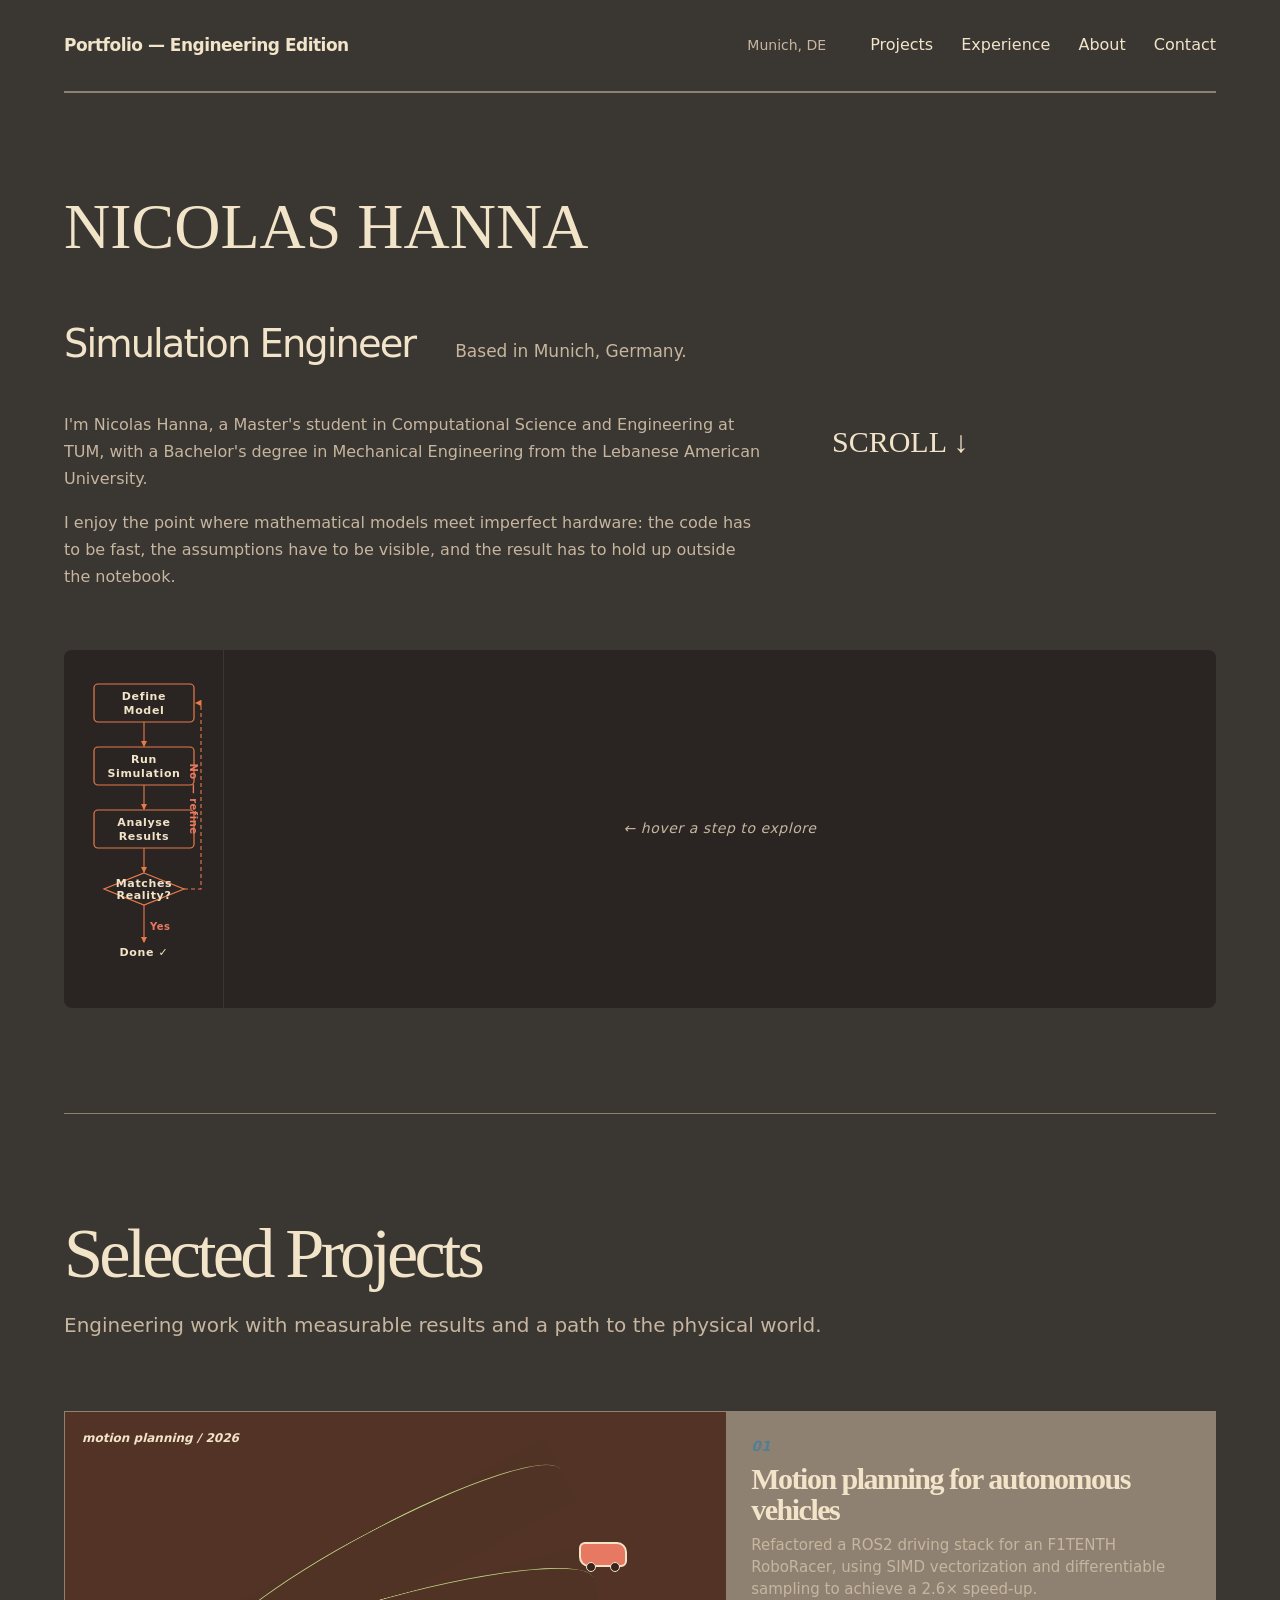
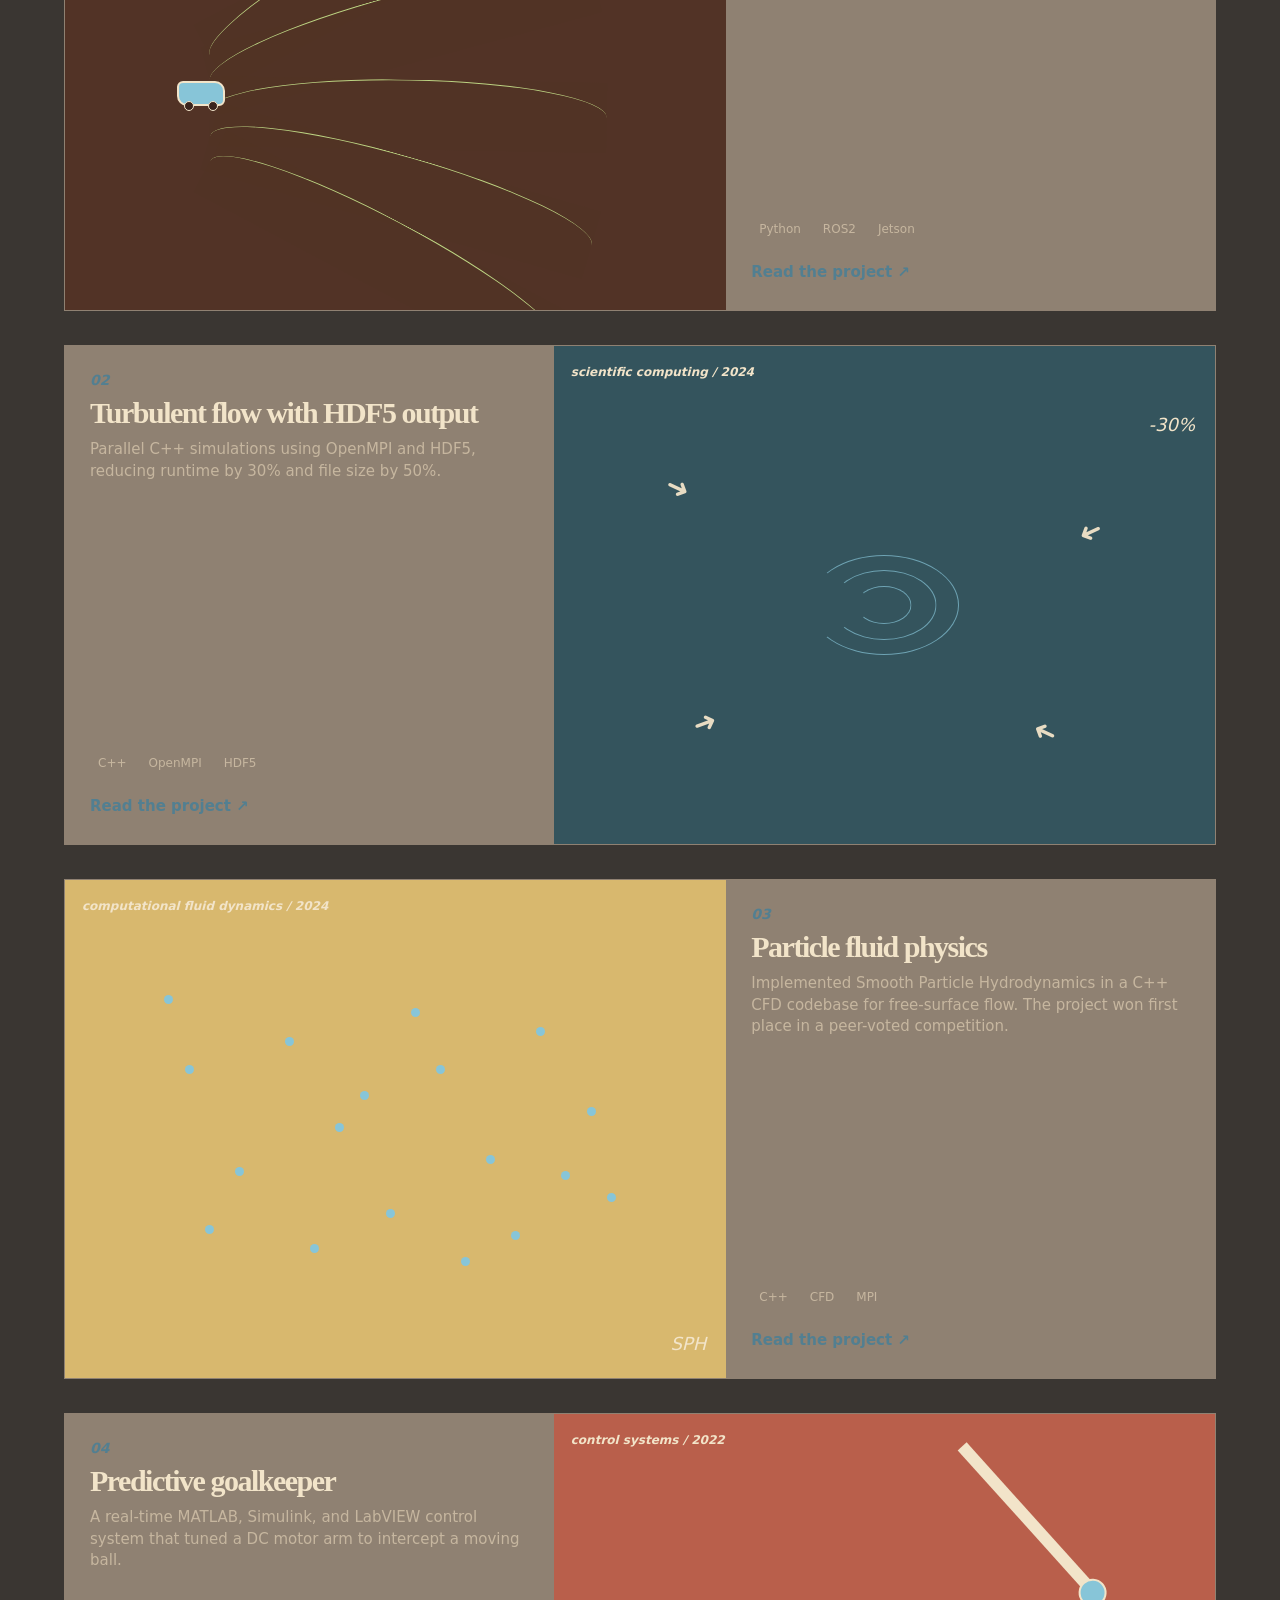
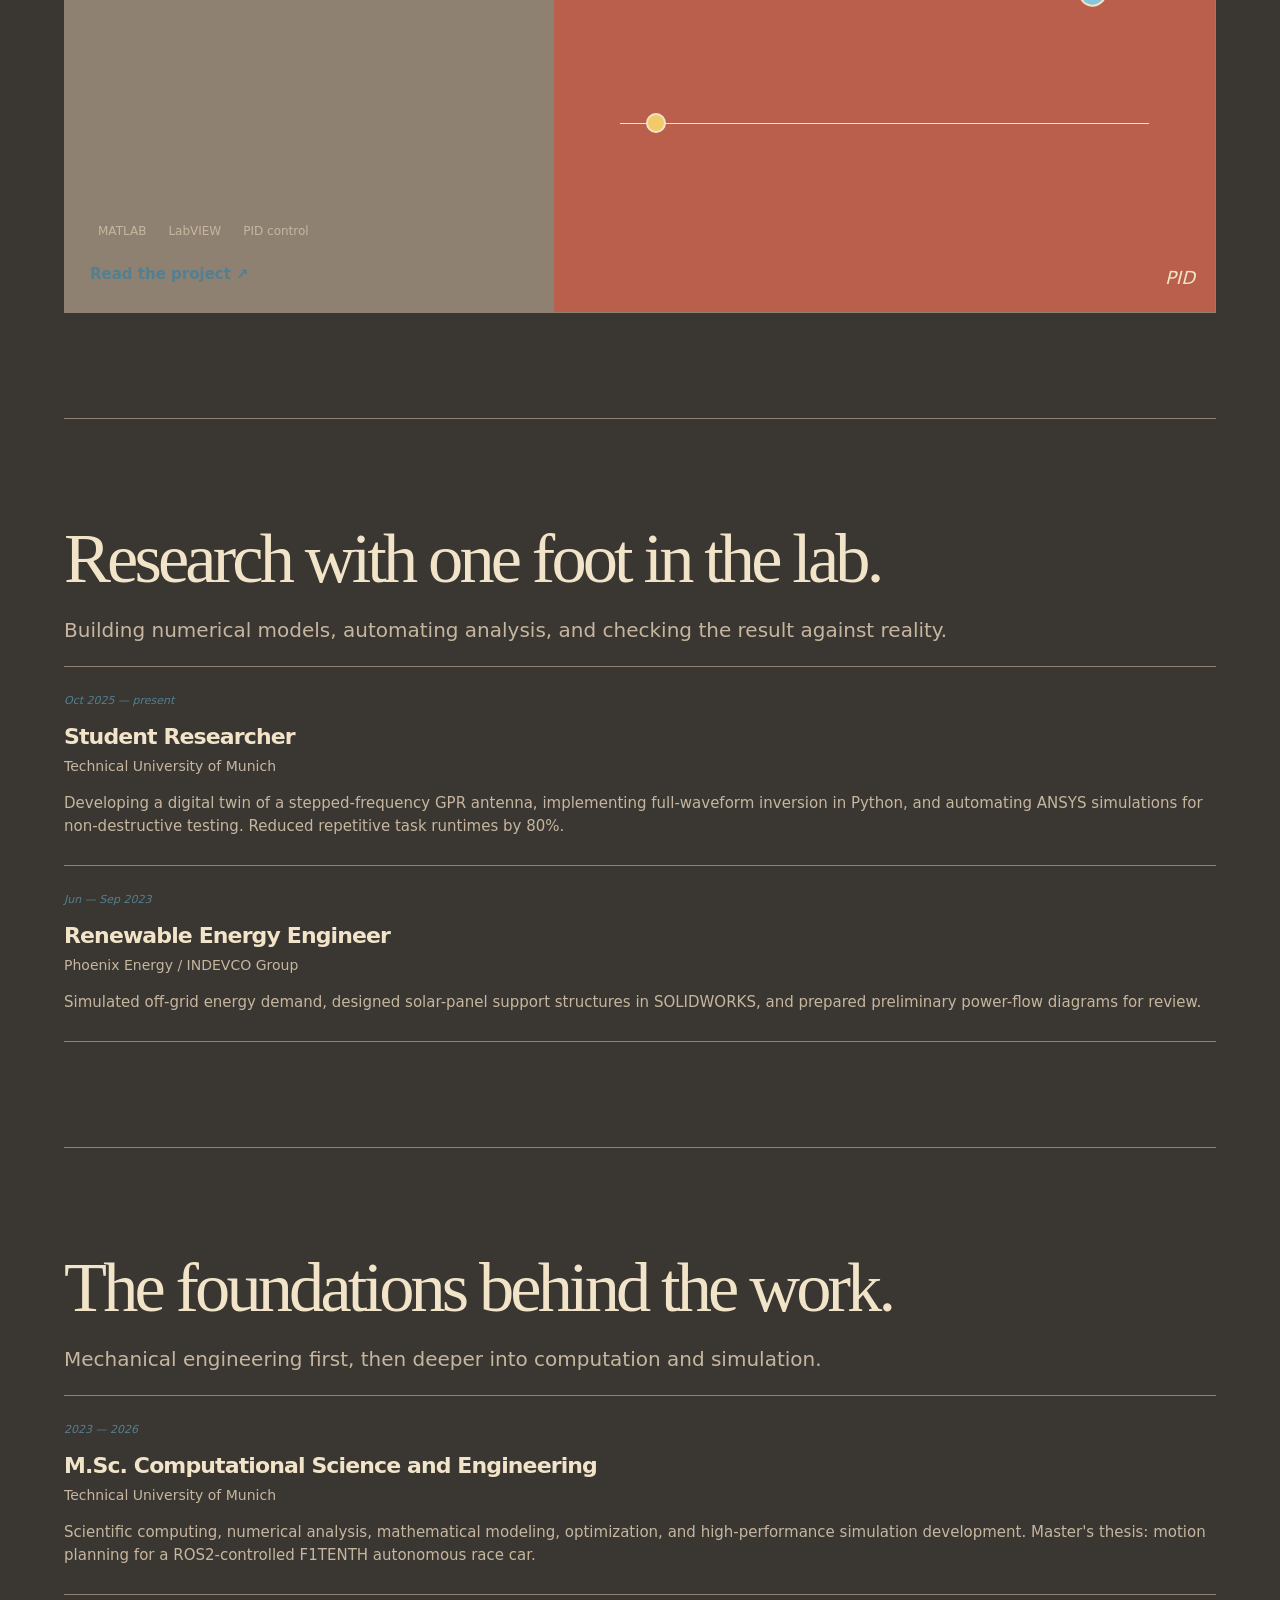
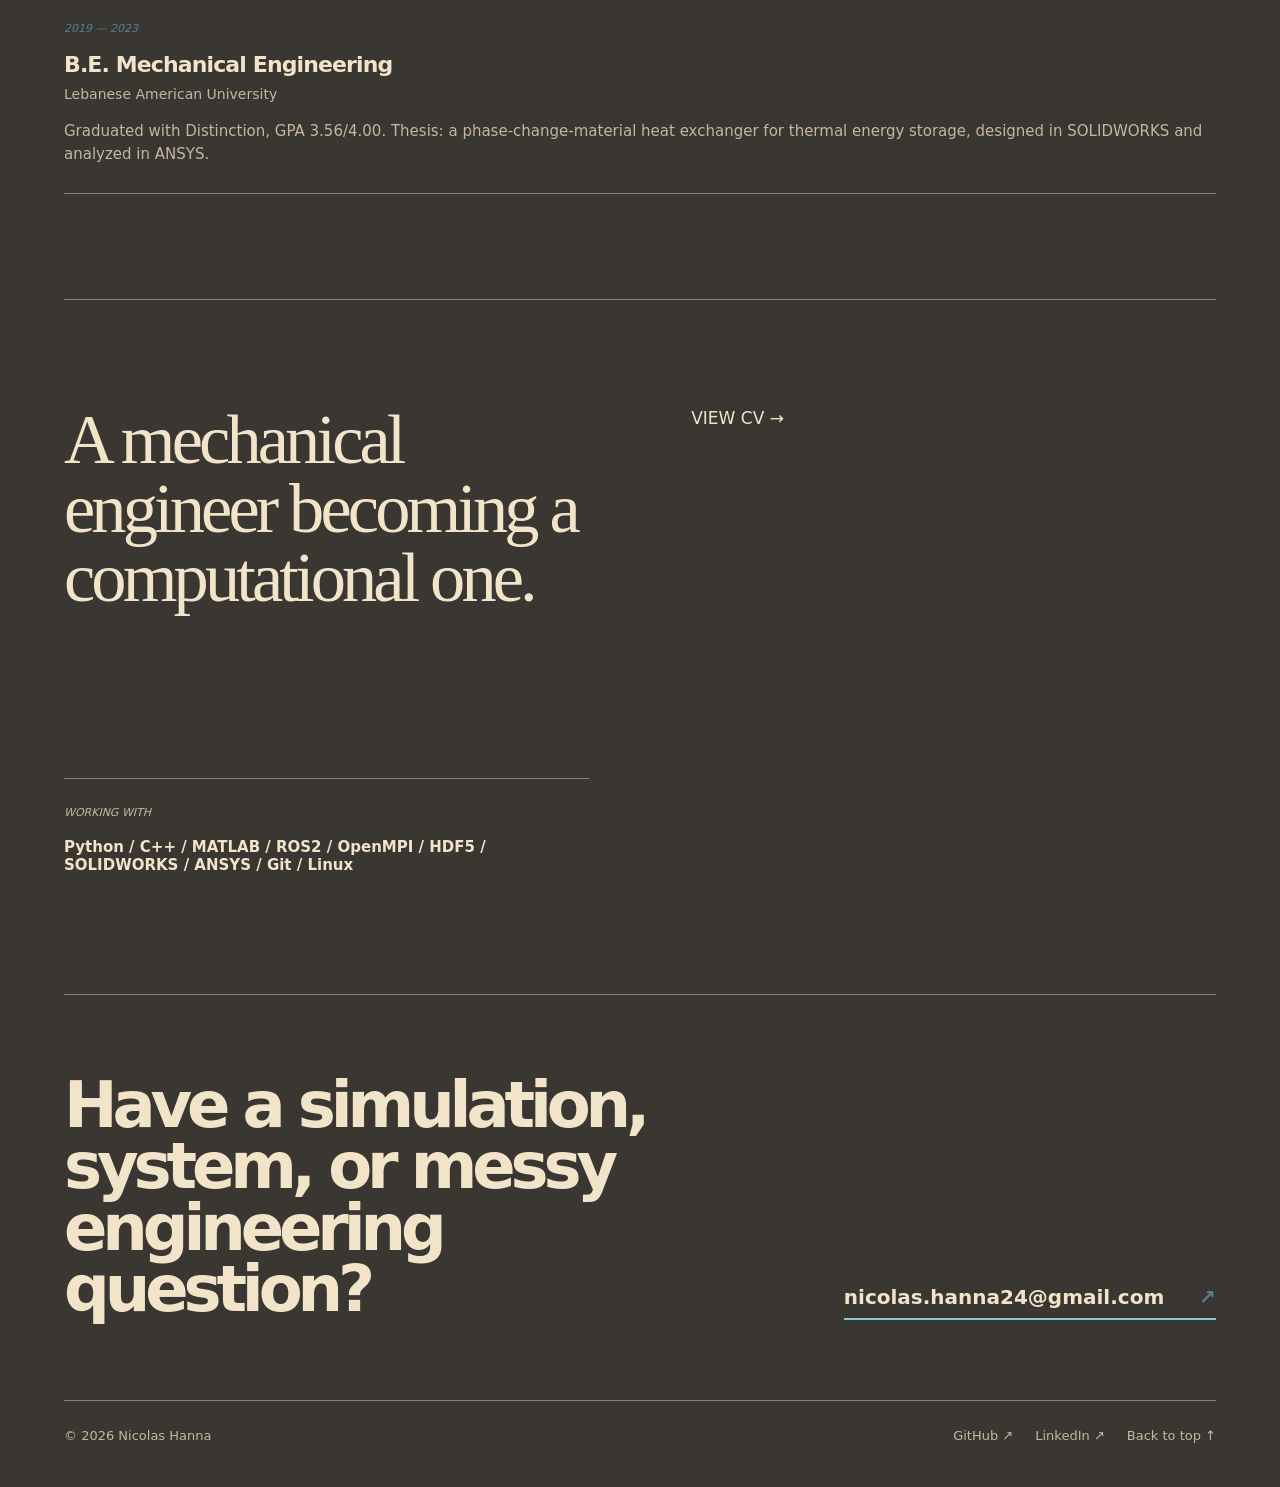
==== commit f8b8c9dd: "adding CV" ====
--- a/index.html
+++ b/index.html
@@ -33,11 +33,8 @@
           <!-- <p class="edition-label"><span></span><span>© 2026</span></p> -->
           <!-- <p class="edition-label"><span></span><span>© 2026</span></p> -->
           <div class="hero-copy reveal">
-            <h1 id="hero-title">NICOLAS<br />HANNA</h1>
+            <h1 id="hero-title">NICOLAS HANNA</h1>
             <div class="hero-profile"><p class="hero-role">Simulation Engineer</p><p class="hero-location">Based in Munich, Germany.</p>
-              <div class="hero-scroll-box" aria-hidden="true">
-                <span class="hero-scroll-text">SCROLL <span aria-hidden="true">↓</span> </span>
-              </div>
             </div>
             <!-- <p class="hero-intro"> Fresh Graduate  </p> -->
             <!-- <div class="hero-actions">
@@ -45,17 +42,126 @@
               <a class="text-link" href="#contact">Start a conversation <span aria-hidden="true">↗</span></a>
             </div> -->
           </div>
-
-          <div class="hero-visual flow-visual reveal" aria-label="Animated flow diagram from model to reality">
-            <div class="visual-caption mono"></div>
-            <!-- <div class="flow-grid"></div> -->
-            <div class="flow-node flow-node-model"><span>MODEL</span></div>
-            <div class="flow-node flow-node-sim"><span>SIMULATE</span></div>
-            <div class="flow-node flow-node-real"><span>REALITY</span></div>
-            <div class="flow-path path-one"></div><div class="flow-path path-two"></div>
-            <!-- <span class="visual-label label-a mono">question</span> -->
-            <!-- <span class="visual-label label-b mono">evidence</span> -->
-            <!-- <span class="visual-label label-c mono">improve</span> -->
+          <div class="hero-bio-row reveal">
+            <div class="hero-bio">
+              <p>I'm Nicolas Hanna, a Master's student in Computational Science and Engineering at TUM, with a Bachelor's degree in Mechanical Engineering from the Lebanese American University.</p>
+              <p>I enjoy the point where mathematical models meet imperfect hardware: the code has to be fast, the assumptions have to be visible, and the result has to hold up outside the notebook.</p>
+            </div>
+            <div class="hero-scroll-box" aria-hidden="true">
+              <span class="hero-scroll-text">SCROLL <span aria-hidden="true">↓</span></span>
+            </div>
+          </div>
+
+          <div class="hero-visual reveal" aria-label="Interactive simulation modelling flowchart">
+            <div class="sim-interactive">
+              <!-- LEFT: Vertical flowchart -->
+              <div class="sim-flow">
+                <svg class="sim-flowchart" viewBox="0 0 130 310" xmlns="http://www.w3.org/2000/svg" aria-hidden="true">
+                  <defs>
+                    <marker id="arr" markerWidth="6" markerHeight="6" refX="5" refY="3" orient="auto">
+                      <path d="M0,0 L6,3 L0,6 Z" fill="#e87b4a"/>
+                    </marker>
+                  </defs>
+                  <!-- Step 1: Define Model -->
+                  <g class="fc-step" data-step="model">
+                    <rect x="15" y="10" width="100" height="38" rx="4" class="fc-box"/>
+                    <text x="65" y="26" class="fc-label" text-anchor="middle">Define</text>
+                    <text x="65" y="40" class="fc-label" text-anchor="middle">Model</text>
+                    <rect x="15" y="10" width="100" height="38" rx="4" fill="transparent" class="fc-hitbox"/>
+                  </g>
+                  <line x1="65" y1="48" x2="65" y2="72" stroke="#e87b4a" stroke-width="1.1" marker-end="url(#arr)"/>
+                  <!-- Step 2: Run Simulation -->
+                  <g class="fc-step" data-step="simulate">
+                    <rect x="15" y="73" width="100" height="38" rx="4" class="fc-box"/>
+                    <text x="65" y="89" class="fc-label" text-anchor="middle">Run</text>
+                    <text x="65" y="103" class="fc-label" text-anchor="middle">Simulation</text>
+                    <rect x="15" y="73" width="100" height="38" rx="4" fill="transparent" class="fc-hitbox"/>
+                  </g>
+                  <line x1="65" y1="111" x2="65" y2="135" stroke="#e87b4a" stroke-width="1.1" marker-end="url(#arr)"/>
+                  <!-- Step 3: Analyse Results -->
+                  <g class="fc-step" data-step="analyse">
+                    <rect x="15" y="136" width="100" height="38" rx="4" class="fc-box"/>
+                    <text x="65" y="152" class="fc-label" text-anchor="middle">Analyse</text>
+                    <text x="65" y="166" class="fc-label" text-anchor="middle">Results</text>
+                    <rect x="15" y="136" width="100" height="38" rx="4" fill="transparent" class="fc-hitbox"/>
+                  </g>
+                  <line x1="65" y1="174" x2="65" y2="198" stroke="#e87b4a" stroke-width="1.1" marker-end="url(#arr)"/>
+                  <!-- Step 4: Matches Reality? -->
+                  <g class="fc-step" data-step="decide">
+                    <polygon points="65,199 105,215 65,231 25,215" class="fc-diamond"/>
+                    <text x="65" y="213" class="fc-label" text-anchor="middle">Matches</text>
+                    <text x="65" y="225" class="fc-label" text-anchor="middle">Reality?</text>
+                    <polygon points="65,199 105,215 65,231 25,215" fill="transparent" class="fc-hitbox"/>
+                  </g>
+                  <!-- Yes → Done -->
+                  <line x1="65" y1="231" x2="65" y2="268" stroke="#e87b4a" stroke-width="1.1" marker-end="url(#arr)"/>
+                  <text x="71" y="256" class="fc-small" text-anchor="start">Yes</text>
+                  <text x="65" y="282" class="fc-label" text-anchor="middle">Done ✓</text>
+                  <!-- No → loop back -->
+                  <path d="M105,215 H122 V29 H117" fill="none" stroke="#e87b4a" stroke-width="1.1" marker-end="url(#arr)" stroke-dasharray="4 3"/>
+                  <text x="114" y="125" class="fc-small" writing-mode="tb" text-anchor="middle">No — refine</text>
+                </svg>
+              </div>
+
+              <!-- RIGHT: Interactive stage panel -->
+              <div class="sim-stage" data-active="idle">
+                <!-- Idle state -->
+                <div class="stage-scene scene-idle">
+                  <p class="stage-hint mono">← hover a step to explore</p>
+                </div>
+                <!-- Define Model: spring-mass-damper sketch -->
+                <div class="stage-scene scene-model">
+                  <svg viewBox="0 0 260 150" class="model-svg" aria-hidden="true">
+                    <defs><marker id="arr2" markerWidth="6" markerHeight="6" refX="5" refY="3" orient="auto"><path d="M0,0 L6,3 L0,6 Z" fill="#cfe8b1"/></marker></defs>
+                    <!-- Wall + hatching -->
+                    <line x1="24" y1="20" x2="24" y2="125" stroke="var(--ink)" stroke-width="2"/>
+                    <line x1="14" y1="25" x2="24" y2="35" stroke="var(--ink)" stroke-width="1" opacity=".5"/>
+                    <line x1="14" y1="45" x2="24" y2="55" stroke="var(--ink)" stroke-width="1" opacity=".5"/>
+                    <line x1="14" y1="65" x2="24" y2="75" stroke="var(--ink)" stroke-width="1" opacity=".5"/>
+                    <line x1="14" y1="85" x2="24" y2="95" stroke="var(--ink)" stroke-width="1" opacity=".5"/>
+                    <line x1="14" y1="105" x2="24" y2="115" stroke="var(--ink)" stroke-width="1" opacity=".5"/>
+                    <!-- Spring -->
+                    <polyline points="24,50 38,44 52,56 66,44 80,56 94,50" fill="none" stroke="#e87b4a" stroke-width="1.5" class="model-part model-spring"/>
+                    <!-- Damper -->
+                    <line x1="24" y1="90" x2="58" y2="90" stroke="#5a9bd5" stroke-width="1.5" class="model-part model-damper-l"/>
+                    <rect x="58" y="83" width="18" height="14" fill="none" stroke="#5a9bd5" stroke-width="1.5" class="model-part model-damper-box"/>
+                    <line x1="67" y1="90" x2="94" y2="90" stroke="#5a9bd5" stroke-width="1.5" class="model-part model-damper-r"/>
+                    <!-- Mass -->
+                    <rect x="94" y="38" width="50" height="60" rx="3" fill="none" stroke="var(--ink)" stroke-width="2" class="model-part model-mass"/>
+                    <text x="119" y="73" class="fc-label" text-anchor="middle" fill="var(--ink)">m</text>
+                    <!-- Force arrow -->
+                    <line x1="144" y1="68" x2="200" y2="68" stroke="#cfe8b1" stroke-width="2" marker-end="url(#arr2)" class="model-part model-force"/>
+                    <text x="204" y="64" fill="#cfe8b1" font-family="var(--mono)" font-size="11" font-weight="600">F(t)</text>
+                    <!-- Labels -->
+                    <text x="58" y="38" fill="#e87b4a" font-family="var(--mono)" font-size="9" text-anchor="middle" class="model-part">k</text>
+                    <text x="58" y="112" fill="#5a9bd5" font-family="var(--mono)" font-size="9" text-anchor="middle" class="model-part">c</text>
+                  </svg>
+                  <p class="stage-eq mono">mẍ + cẋ + kx = F(t)</p>
+                </div>
+                <!-- Run Simulation: animated wave -->
+                <div class="stage-scene scene-simulate">
+                  <canvas class="sim-canvas" width="320" height="110"></canvas>
+                  <div class="sim-progress"><div class="sim-progress-bar"></div></div>
+                  <p class="sim-status mono">t = <span class="sim-time">0.00</span>s</p>
+                </div>
+                <!-- Analyse Results: two overlaid curves -->
+                <div class="stage-scene scene-analyse">
+                  <canvas class="analyse-canvas" width="320" height="110"></canvas>
+                  <div class="analyse-legend">
+                    <span class="legend-item"><span class="legend-dot" style="background:#e87b4a"></span> Model</span>
+                    <span class="legend-item"><span class="legend-dot" style="background:#5a9bd5"></span> Measured</span>
+                  </div>
+                  <p class="analyse-match mono">Match: <span class="match-pct">0</span>%</p>
+                </div>
+                <!-- Matches Reality?: verdict -->
+                <div class="stage-scene scene-decide">
+                  <div class="decide-verdict">
+                    <div class="verdict-icon">✓</div>
+                    <p class="mono">Model validated — ship it.</p>
+                  </div>
+                </div>
+              </div>
+            </div>
           </div>
           <!-- <p class="scroll-cue">A journey through models and machines <span>↓</span></p> -->
           
@@ -63,8 +169,7 @@
 
         <section id="work" class="work chapter-section section-block" aria-labelledby="work-title">
           <div class="section-heading reveal">
-            <p class="eyebrow">Chapter II / Selected projects</p>
-            <h2 id="work-title">From flow fields to autonomous cars.</h2>
+            <h2 id="work-title">Selected Projects</h2>
             <p>Engineering work with measurable results and a path to the physical world.</p>
           </div>
           <div class="project-list">
@@ -89,7 +194,6 @@
 
         <section id="experience" class="experience chapter-section section-block" aria-labelledby="experience-title">
           <div class="section-heading reveal">
-            <p class="eyebrow">Chapter III / Experience</p>
             <h2 id="experience-title">Research with one foot in the lab.</h2>
             <p>Building numerical models, automating analysis, and checking the result against reality.</p>
           </div>
@@ -100,7 +204,7 @@
         </section>
 
         <section class="education chapter-section section-block" aria-labelledby="education-title">
-          <div class="section-heading reveal"><p class="eyebrow">Chapter III / Education</p><h2 id="education-title">The foundations behind the work.</h2><p>Mechanical engineering first, then deeper into computation and simulation.</p></div>
+          <div class="section-heading reveal"><h2 id="education-title">The foundations behind the work.</h2><p>Mechanical engineering first, then deeper into computation and simulation.</p></div>
           <div class="timeline reveal">
             <article class="timeline-item"><p class="timeline-date mono">2023 — 2026</p><h3>M.Sc. Computational Science and Engineering</h3><p class="timeline-place">Technical University of Munich</p><p>Scientific computing, numerical analysis, mathematical modeling, optimization, and high-performance simulation development. Master's thesis: motion planning for a ROS2-controlled F1TENTH autonomous race car.</p></article>
             <article class="timeline-item"><p class="timeline-date mono">2019 — 2023</p><h3>B.E. Mechanical Engineering</h3><p class="timeline-place">Lebanese American University</p><p>Graduated with Distinction, GPA 3.56/4.00. Thesis: a phase-change-material heat exchanger for thermal energy storage, designed in SOLIDWORKS and analyzed in ANSYS.</p></article>
@@ -108,12 +212,15 @@
         </section>
 
         <section id="about" class="about chapter-section section-grid section-block" aria-labelledby="about-title">
-          <div class="about-statement reveal"><p class="eyebrow">Chapter III / About Nicolas</p><h2 id="about-title">A mechanical engineer becoming a computational one.</h2></div>
-          <div class="about-copy reveal"><p>I'm Nicolas Hanna, a Master's student in Computational Science and Engineering at TUM, with a Bachelor's degree in Mechanical Engineering from the Lebanese American University.</p><p>I enjoy the point where mathematical models meet imperfect hardware: the code has to be fast, the assumptions have to be visible, and the result has to hold up outside the notebook.</p><div class="toolkit"><span class="mono">WORKING WITH</span><p>Python / C++ / MATLAB / ROS2 / OpenMPI / HDF5 / SOLIDWORKS / ANSYS / Git / Linux</p></div></div>
+          <div class="about-statement reveal"><h2 id="about-title">A mechanical engineer becoming a computational one.</h2></div>
+            <div class="cv-link">
+              <a href="NicolasHanna_CV.pdf" target="_blank" rel="noopener noreferrer">VIEW CV →</a>
+            </div>
+            <div class="toolkit"><span class="mono">WORKING WITH</span><p>Python / C++ / MATLAB / ROS2 / OpenMPI / HDF5 / SOLIDWORKS / ANSYS / Git / Linux</p></div>
         </section>
 
         <section id="contact" class="contact chapter-section section-block reveal" aria-labelledby="contact-title">
-          <div><p class="eyebrow">Chapter IV / Contact</p><h2 id="contact-title">Have a simulation, system, or messy engineering question?</h2></div>
+          <div><h2 id="contact-title">Have a simulation, system, or messy engineering question?</h2></div>
           <a class="contact-link" href="mailto:nicolas.hanna24@gmail.com">nicolas.hanna24@gmail.com <span aria-hidden="true">↗</span></a>
         </section>
       </main>
--- a/styles.css
+++ b/styles.css
@@ -4,12 +4,13 @@
   --muted: #c6b69f;
   /* --paper: #3a241d; */
   --paper: #3a3632;
-  --cream: #3c2720;
+  /* --cream: #3c2720; */
+  --cream: #8f8172;
   --green: #c8e58d;
   --blue: #87c5d8;
   --coral: #e77962;
   --yellow: #f2ca67;
-  --line: #65483b;
+  --line: #8f8172;
   --display: 'PP Editorial Old', serif;
   --sans: 'PP Neue Montreal', ui-sans-serif, system-ui, sans-serif;
 }
@@ -32,19 +33,24 @@
 .hero { min-height: 820px; padding: 74px 0 110px; position: relative; }
 .edition-label { display: flex; justify-content: space-between; margin: 0 0 90px; color: var(--muted); font-size: 15px; font-weight: 600; }
 .edition-label span { color: var(--ink); }
-.eyebrow { font-size: 19px; font-weight: 600; letter-spacing: .01em; color: var(--muted); margin: 0 0 25px; }
+/* .eyebrow { font-size: 19px; font-weight: 600; letter-spacing: .01em; color: var(--muted); margin: 0 0 25px; } */
 .status-dot { display: inline-block; width: 7px; height: 7px; background: #7ca45f; border-radius: 50%; margin: 0 8px 1px 0; box-shadow: 0 0 0 4px #dfefd1; }
-.hero h1 { font-family: var(--display); font-size: clamp(5.5rem, 15vw, 14rem); font-weight: 400; line-height: .9; letter-spacing: 0em; margin: 0; max-width: 1200px; }
+.hero h1 { font-family: var(--display); font-size: clamp(4rem, 4vw, 4rem); font-weight: 400; line-height: .9; letter-spacing: 0em; margin: 0; max-width: 1200px; }
 .hero h1 em { color: var(--coral); font-style: normal; }
 .hero-profile { display: flex; font-family: var(--sans); align-items: baseline; gap: 40px; margin: 58px 0 0; }
 .hero-role { margin: 0; color: var(--ink); font-size: clamp(1.6rem, 3vw, 3rem); font-weight: 400; letter-spacing: -.05em; }
 .hero-location { margin: 0; color: var(--muted); font-size: 17px; line-height: 1.35; }
 .hero-intro { font-size: 23px; max-width: 850px; margin: 38px 0; color: var(--muted); }
 .hero-actions { display: flex; align-items: center; gap: 28px; }
+.hero-bio-row { display: flex; align-items: flex-start; gap: 40px; margin-top: 38px; }
+.hero-bio { flex: 1 1 0; color: var(--muted); font-size: 16px; line-height: 1.7; max-width: 700px; }
+.hero-bio p { margin: 0 0 16px; }
+.hero-bio p:last-child { margin-bottom: 0; }
 .hero-scroll-box {
   width: max-content;
-  margin: 2rem auto 0 auto;
   padding: 0.75rem 1.75rem;
+  flex-shrink: 0;
+  margin-top: 4px;
   
   /* Make the box opaque (change background color to match your design theme if needed) */
   /* background-color: #ffffff; or var(--bg-color) */
@@ -57,7 +63,7 @@
   position: relative;
   display: flex;
   justify-content: center;
-  align-items: right;
+  align-items: center;
 }
 
 /* Inner Text */
@@ -81,24 +87,61 @@
 .button-primary { background: var(--ink); color: var(--deep); transition: transform .25s ease, background .25s ease, color .25s ease; }
 .button-primary:hover { background: var(--blue); color: var(--deep); transform: translateY(-4px); }
 .text-link { font-size: 15px; font-weight: 600; border-bottom: 1px solid var(--ink); padding-bottom: 3px; }
-.hero-visual { position: relative; aspect-ratio: 2.3 / 1; max-width: none; margin-top: 85px; background: #24130f; overflow: hidden; }
-.hero-visual::before { content: ''; position: absolute; left: 0; right: 0; top: 22%; height: 1px; background: var(--coral); transform: translateX(-100%); animation: scan-line 7s ease-in-out infinite; z-index: 1; }
-.flow-grid { position: absolute; inset: 8% 5%; opacity: .22; border: 1px solid var(--line); }
-.flow-node { position: absolute; display: grid; place-items: center; width: 126px; height: 52px; border: 1px solid var(--ink); color: var(--ink); font-size: 12px; font-weight: 600; letter-spacing: .1em; z-index: 2; opacity: .25; transform: translateY(10px); transition: opacity .7s ease, transform .7s ease; }
-.flow-node-model { left: 12%; top: 42%; }
-.flow-node-sim { left: 44%; top: 23%; border-radius: 50%; width: 142px; height: 142px; }
-.flow-node-real { right: 12%; top: 57%; }
-.flow-path { position: absolute; height: 1px; background: var(--coral); transform-origin: left; opacity: .25; transition: opacity .7s ease; }
-.path-one { width: 31%; left: 22%; top: 47%; transform: rotate(-19deg); }
-.path-two { width: 28%; left: 53%; top: 46%; transform: rotate(23deg); }
-.path-three { width: 73%; left: 15%; top: 70%; transform: rotate(-7deg); background: var(--blue); }
-.flow-visual.is-visible .flow-node { opacity: 1; transform: translateY(0); }
-.flow-visual.is-visible .flow-node-sim { transition-delay: .18s; }
-.flow-visual.is-visible .flow-node-real { transition-delay: .36s; }
-.flow-visual.is-visible .flow-path { opacity: .85; animation: flow-pulse 2.8s ease-in-out infinite; }
-.flow-visual.is-visible .path-two { animation-delay: .35s; }
-.flow-visual.is-visible .path-three { animation-delay: .7s; }
-.visual-caption { position: absolute; top: 24px; left: 24px; color: var(--ink); font-size: 12px; }
+.hero-visual { position: relative; max-width: none; margin-top: 60px; overflow: hidden; }
+/* Interactive two-panel layout */
+.sim-interactive { display: flex; align-items: stretch; gap: 0; background: #2a2522; border-radius: 8px; overflow: hidden; min-height: 340px; }
+.sim-flow { flex: 0 0 160px; display: flex; align-items: center; justify-content: center; padding: 24px 14px; border-right: 1px solid rgba(255,255,255,.08); }
+.sim-flowchart { width: 130px; height: auto; display: block; }
+.sim-stage { flex: 1 1 0; position: relative; display: flex; align-items: center; justify-content: center; padding: 30px; min-height: 300px; }
+/* Flowchart node styles */
+.fc-box { fill: none; stroke: #e87b4a; stroke-width: 1.2; transition: fill .25s, stroke .25s; }
+.fc-diamond { fill: none; stroke: #e87b4a; stroke-width: 1.2; transition: fill .25s, stroke .25s; }
+.fc-hitbox { cursor: pointer; }
+.fc-step:hover .fc-box,
+.fc-step:hover .fc-diamond { fill: rgba(232,123,74,.15); stroke-width: 2; }
+.fc-step.is-active .fc-box,
+.fc-step.is-active .fc-diamond { fill: rgba(232,123,74,.22); stroke: #fff; stroke-width: 2; }
+.fc-label { fill: var(--ink); font-family: var(--mono); font-size: 11px; font-weight: 600; letter-spacing: .06em; }
+.fc-small { fill: var(--coral); font-family: var(--mono); font-size: 10px; font-weight: 600; letter-spacing: .05em; }
+/* Stage scenes: only the active one is visible */
+.stage-scene { display: none; flex-direction: column; align-items: center; gap: 14px; width: 100%; opacity: 0; transition: opacity .35s ease; }
+.sim-stage[data-active="idle"] .scene-idle,
+.sim-stage[data-active="model"] .scene-model,
+.sim-stage[data-active="simulate"] .scene-simulate,
+.sim-stage[data-active="analyse"] .scene-analyse,
+.sim-stage[data-active="decide"] .scene-decide { display: flex; opacity: 1; }
+/* Idle hint */
+.stage-hint { color: var(--muted); font-size: 14px; letter-spacing: .04em; }
+/* Model sketch */
+.model-svg { width: 100%; max-width: 280px; height: auto; }
+.model-part { opacity: 0; animation: part-in .5s ease forwards; }
+.model-part:nth-child(7) { animation-delay: .1s; }
+.model-part:nth-child(8) { animation-delay: .2s; }
+.model-part:nth-child(9) { animation-delay: .25s; }
+.model-part:nth-child(10) { animation-delay: .3s; }
+.model-part:nth-child(11) { animation-delay: .45s; }
+.model-part:nth-child(12) { animation-delay: .55s; }
+.model-part:nth-child(13) { animation-delay: .65s; }
+.model-part:nth-child(14) { animation-delay: .7s; }
+.model-part:nth-child(15) { animation-delay: .8s; }
+@keyframes part-in { to { opacity: 1; } }
+.stage-eq { color: var(--ink); font-size: 15px; letter-spacing: .02em; margin: 0; opacity: 0; animation: part-in .5s .9s ease forwards; }
+/* Simulation canvas */
+.sim-canvas, .analyse-canvas { width: 100%; max-width: 320px; height: 110px; display: block; border-radius: 4px; }
+.sim-progress { width: 100%; max-width: 320px; height: 4px; background: rgba(255,255,255,.1); border-radius: 2px; overflow: hidden; }
+.sim-progress-bar { height: 100%; width: 0%; background: #e87b4a; border-radius: 2px; transition: width .1s linear; }
+.sim-status, .analyse-match { color: var(--muted); font-size: 13px; margin: 0; }
+.sim-time { color: var(--ink); }
+.match-pct { color: #cfe8b1; font-weight: 700; }
+/* Analyse legend */
+.analyse-legend { display: flex; gap: 20px; font-family: var(--mono); font-size: 11px; color: var(--muted); }
+.legend-dot { display: inline-block; width: 8px; height: 8px; border-radius: 50%; margin-right: 5px; vertical-align: middle; }
+/* Verdict */
+.decide-verdict { text-align: center; }
+.verdict-icon { font-size: 48px; color: #cfe8b1; margin-bottom: 8px; animation: pop-in .4s ease; }
+@keyframes pop-in { 0% { transform: scale(0); opacity: 0; } 60% { transform: scale(1.2); } 100% { transform: scale(1); opacity: 1; } }
+.decide-verdict p { color: var(--ink); font-size: 14px; margin: 0; }
+
 .system-core { position: absolute; top: 50%; left: 50%; display: flex; align-items: center; gap: 14px; transform: translate(-50%, -50%); color: var(--ink); font: 600 15px var(--sans); letter-spacing: .08em; z-index: 2; }
 .system-core strong { display: grid; place-items: center; width: 52px; height: 52px; border: 1px solid var(--green); border-radius: 50%; color: var(--ink); font-size: 24px; font-weight: 400; }
 .orbit { position: absolute; border: 1px solid rgba(207, 232, 177, .5); border-radius: 50%; top: 50%; left: 50%; transform: translate(-50%, -50%); }
@@ -116,10 +159,10 @@
 .scroll-cue span { display: inline-block; margin-left: 12px; color: var(--ink); font-size: 22px; animation: nudge-down 1.6s ease-in-out infinite; }
 .section-block { border-top: 1px solid var(--line); padding: 105px 0; }
 .chapter-section { position: relative; }
-.chapter-section::before { content: '✳'; position: absolute; top: 28px; right: 0; color: var(--coral); font-size: 22px; transition: transform .4s ease, color .4s ease; }
+/* .chapter-section::before { content: '✳'; position: absolute; top: 28px; right: 0; color: var(--coral); font-size: 22px; transition: transform .4s ease, color .4s ease; } */
 .chapter-section.chapter-active::before { color: var(--blue); transform: rotate(45deg); }
 .work .section-heading { width: auto; margin-bottom: 70px; }
-.section-heading h2, .about h2 { font-family: var(--display); font-size: clamp(2.5rem, 5.5vw, 6rem); font-weight: 700; line-height: .98; letter-spacing: -.055em; margin: 0 0 22px; max-width: 100%; }
+.section-heading h2, .about h2 { font-family: var(--display); font-size: clamp(2.5rem, 5.5vw, 6rem); font-weight: 400; line-height: .98; letter-spacing: -.055em; margin: 0 0 22px; max-width: 100%; }
 .section-heading > p:last-child { color: var(--muted); max-width: 600px; font-size: 20px; max-width: 94%;}
 .project-list { display: grid; gap: 34px; }
 .project-card { display: grid; grid-template-columns: 1.15fr .85fr; min-width: 0; min-height: 500px; background: var(--cream); border: 1px solid var(--line); transition: transform .35s cubic-bezier(.2,.7,.2,1), box-shadow .35s ease, border-color .35s ease; }
@@ -234,13 +277,19 @@
   .site-nav.is-open { display: flex; }
   .menu-toggle { display: block; border: 0; background: none; font: 600 14px var(--sans); color: var(--muted); }
   .hero { display: flex; flex-direction: column; align-items: stretch; padding: 55px 0 85px; gap: 50px; min-height: auto; }
+  .hero-bio-row { flex-direction: column; gap: 24px; align-items: center; }
+  .hero-bio { max-width: 100%; }
   .edition-label { margin-bottom: 55px; }
-  .eyebrow { font-size: 17px; }
+  /* .eyebrow { font-size: 17px; } */
   .hero h1 { font-size: clamp(5rem, 26vw, 8rem); }
   .hero-profile { display: block; margin-top: 44px; }
   .hero-location { margin-top: 10px; }
   .hero-intro { font-size: 18px; }
-  .hero-visual { width: 100%; aspect-ratio: 1.2 / 1; margin-top: 20px; }
+  .hero-visual { width: 100%; margin-top: 20px; }
+  .sim-interactive { flex-direction: column; min-height: auto; }
+  .sim-flow { flex: 0 0 auto; border-right: none; border-bottom: 1px solid rgba(255,255,255,.08); padding: 20px; }
+  .sim-flowchart { width: 100%; max-width: 130px; }
+  .sim-stage { min-height: 220px; padding: 20px; }
   .scroll-cue { position: static; align-self: flex-end; margin-top: -26px; }
   .section-grid { display: block; }
   .section-block { padding: 70px 0; }
